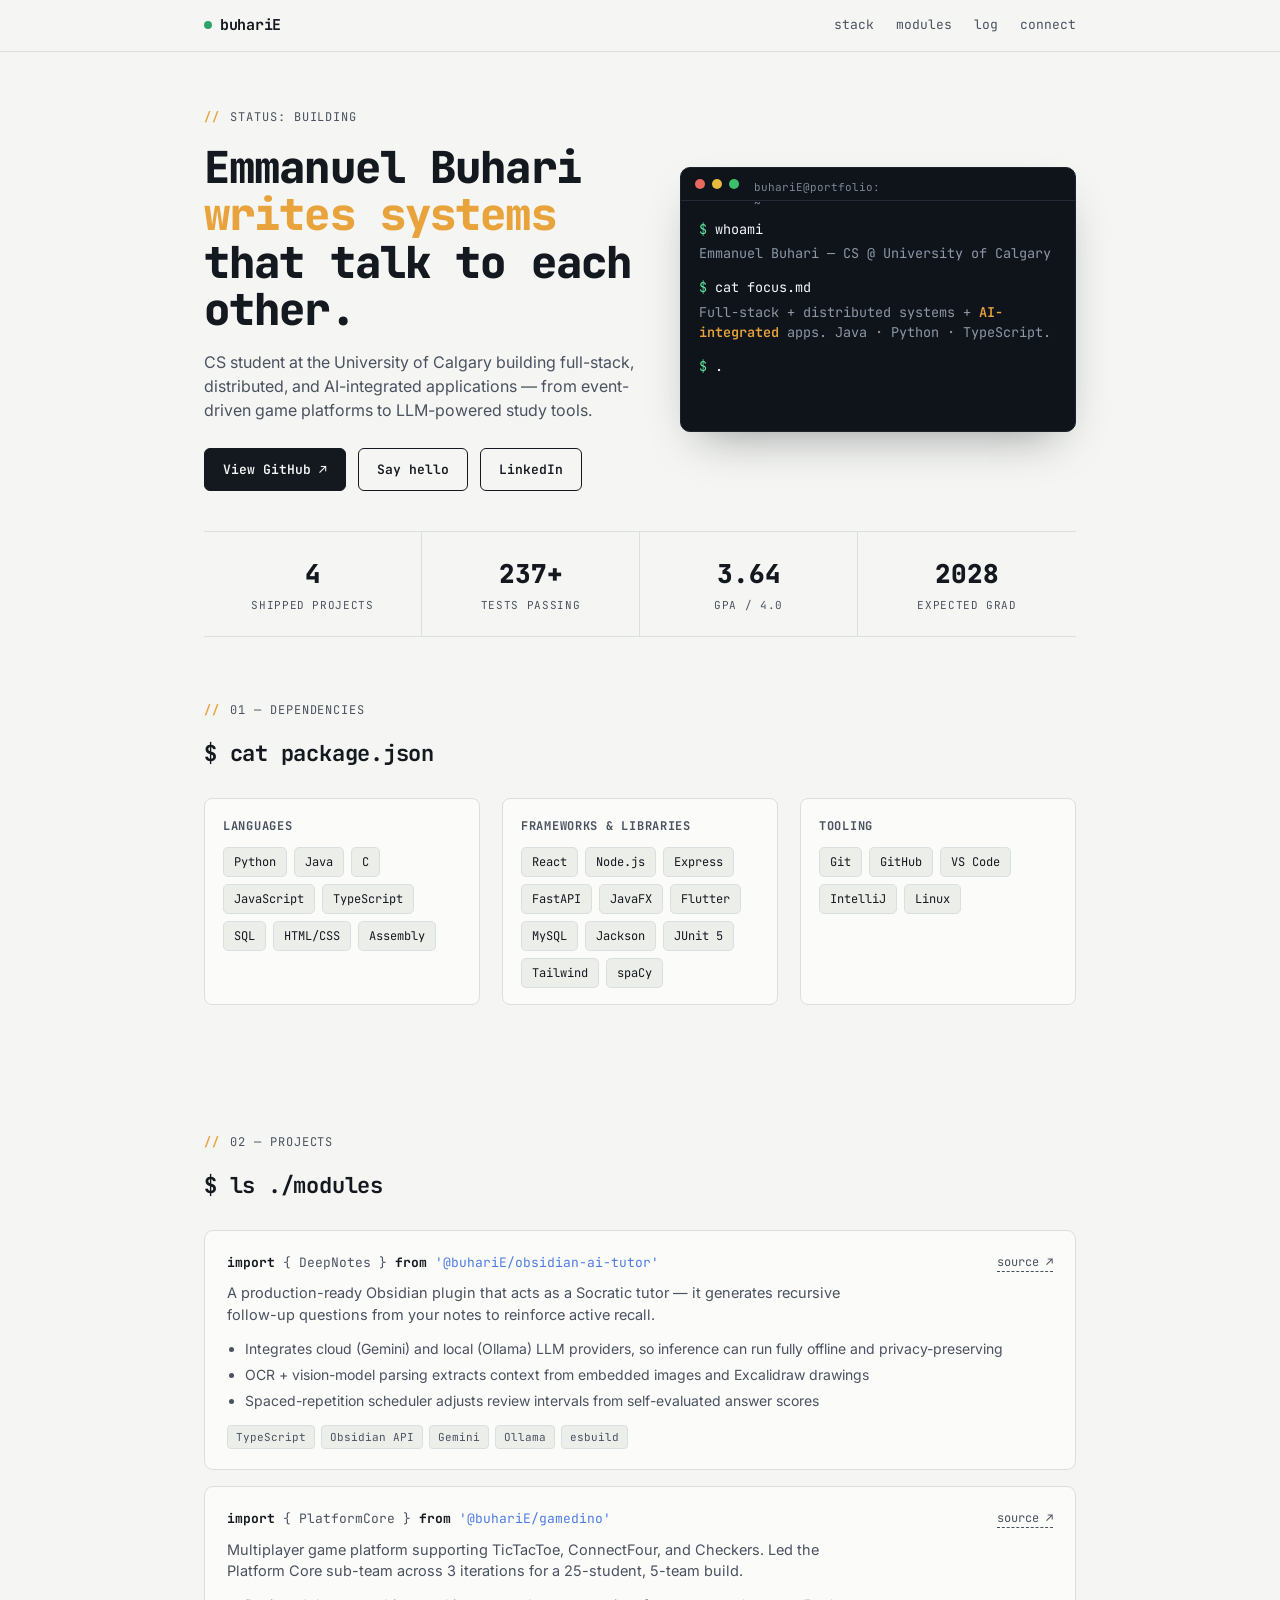
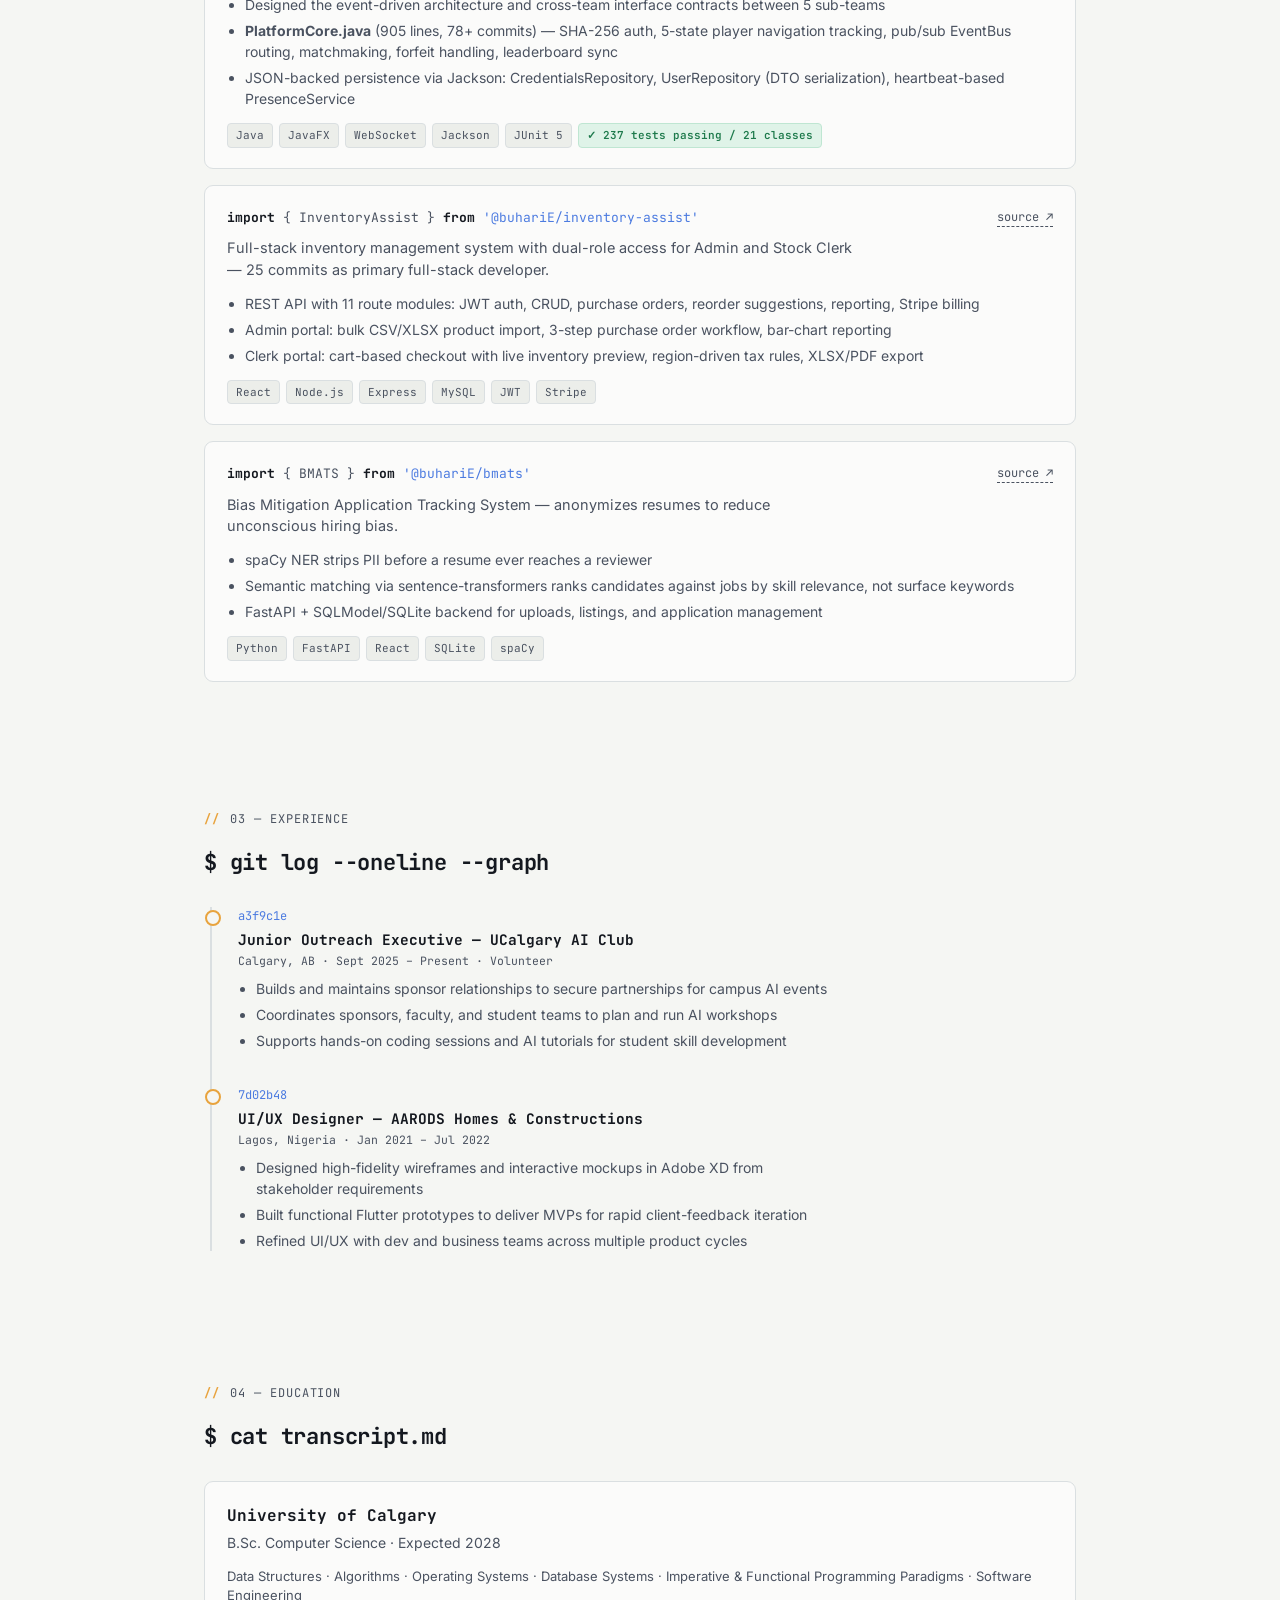
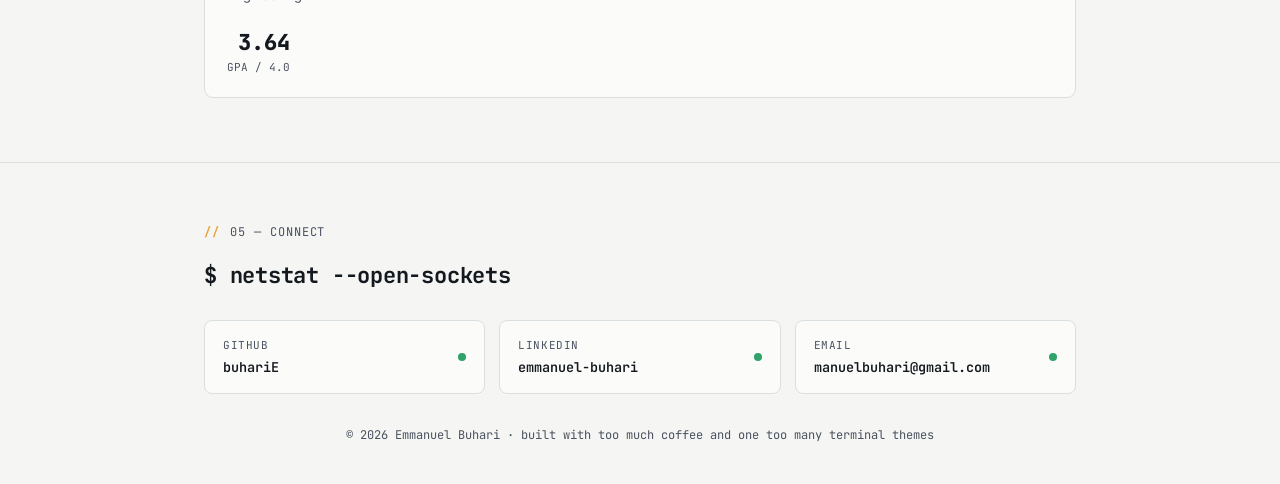
==== index.html @ fdbbca71 "Update GitHub links in index.html" ====
<!DOCTYPE html>
<html lang="en">
<head>
<meta charset="UTF-8">
<meta name="viewport" content="width=device-width, initial-scale=1.0">
<title>Emmanuel Buhari — buhariE</title>
<link rel="preconnect" href="https://fonts.googleapis.com">
<link rel="preconnect" href="https://fonts.gstatic.com" crossorigin>
<link href="https://fonts.googleapis.com/css2?family=JetBrains+Mono:wght@400;500;600;700;800&family=Inter:wght@400;500;600;700&display=swap" rel="stylesheet">
<style>
  :root{
    --paper:#F5F6F3;
    --paper-2:#ECEEEA;
    --ink:#14181F;
    --ink-soft:#4A5260;
    --line:#DADFE1;
    --terminal-bg:#0F141B;
    --terminal-line:#232B36;
    --amber:#E8A33D;
    --amber-soft:#FBEBD2;
    --green:#2FA36A;
    --green-soft:#DFF3E8;
    --blue:#4C7BE0;
    --mono:'JetBrains Mono', ui-monospace, monospace;
    --sans:'Inter', system-ui, sans-serif;
  }

  *{box-sizing:border-box;}
  html{scroll-behavior:smooth;}
  body{
    margin:0;
    background:var(--paper);
    color:var(--ink);
    font-family:var(--sans);
    line-height:1.5;
    -webkit-font-smoothing:antialiased;
  }
  a{color:inherit;}

  .wrap{max-width:920px;margin:0 auto;padding:0 24px;}

  /* ---------- NAV ---------- */
  nav{
    position:sticky;top:0;z-index:50;
    background:rgba(245,246,243,0.88);
    backdrop-filter:blur(8px);
    border-bottom:1px solid var(--line);
  }
  nav .wrap{
    display:flex;align-items:center;justify-content:space-between;
    padding-top:14px;padding-bottom:14px;
  }
  .brand{
    font-family:var(--mono);font-weight:700;font-size:15px;
    display:flex;align-items:center;gap:8px;
    letter-spacing:-0.02em;
  }
  .brand .dot{width:8px;height:8px;border-radius:50%;background:var(--green);display:inline-block;}
  .navlinks{display:flex;gap:22px;font-family:var(--mono);font-size:13px;color:var(--ink-soft);}
  .navlinks a{text-decoration:none;border-bottom:1px solid transparent;transition:border-color .15s, color .15s;}
  .navlinks a:hover{color:var(--ink);border-color:var(--ink);}
  @media (max-width:600px){.navlinks{display:none;}}

  section{padding:64px 0;}
  .eyebrow{
    font-family:var(--mono);font-size:12px;letter-spacing:.08em;
    text-transform:uppercase;color:var(--ink-soft);
    display:flex;align-items:center;gap:10px;margin-bottom:18px;
  }
  .eyebrow::before{content:"//";color:var(--amber);font-weight:700;}
  h2{font-family:var(--mono);font-size:22px;margin:0 0 28px;letter-spacing:-0.01em;}

  /* ---------- HERO ---------- */
  header.hero{padding:56px 0 40px;}
  .hero-grid{display:grid;grid-template-columns:1.1fr 1fr;gap:40px;align-items:center;}
  @media (max-width:800px){.hero-grid{grid-template-columns:1fr;}}

  .hero h1{
    font-family:var(--mono);font-weight:800;
    font-size:clamp(30px,4.4vw,44px);
    line-height:1.08;letter-spacing:-0.02em;margin:0 0 16px;
  }
  .hero h1 .accent{color:var(--amber);}
  .hero p.lede{color:var(--ink-soft);font-size:16px;max-width:46ch;margin:0 0 26px;}

  .cta-row{display:flex;gap:12px;flex-wrap:wrap;}
  .btn{
    font-family:var(--mono);font-size:13px;font-weight:600;
    padding:11px 18px;border-radius:6px;text-decoration:none;
    display:inline-flex;align-items:center;gap:8px;
    border:1px solid var(--ink);transition:transform .12s ease, box-shadow .12s ease;
  }
  .btn:hover{transform:translateY(-2px);}
  .btn-solid{background:var(--ink);color:var(--paper);}
  .btn-solid:hover{box-shadow:4px 4px 0 var(--amber);}
  .btn-ghost{background:transparent;color:var(--ink);}
  .btn-ghost:hover{box-shadow:4px 4px 0 var(--ink);}

  /* terminal window */
  .terminal{
    background:var(--terminal-bg);border-radius:10px;
    box-shadow:0 20px 45px -20px rgba(15,20,27,0.45);
    overflow:hidden;border:1px solid #1C232D;
  }
  .terminal-bar{
    display:flex;align-items:center;gap:7px;
    padding:11px 14px;border-bottom:1px solid var(--terminal-line);
  }
  .terminal-bar span{width:10px;height:10px;border-radius:50%;display:inline-block;}
  .terminal-bar span:nth-child(1){background:#E8695F;}
  .terminal-bar span:nth-child(2){background:#E8B93D;}
  .terminal-bar span:nth-child(3){background:#3DBE6C;}
  .terminal-title{
    margin-left:8px;font-family:var(--mono);font-size:11px;color:#7C8695;
  }
  .terminal-body{
    padding:18px 18px 22px;font-family:var(--mono);font-size:13.5px;
    color:#C7D0DB;min-height:230px;
  }
  .terminal-body .prompt{color:#5EE6A0;}
  .terminal-body .cmd{color:#F5F7FA;}
  .terminal-body .out{color:#8C97A6;margin:4px 0 14px;}
  .terminal-body .out b{color:#E8A33D;font-weight:600;}
  .caret{
    display:inline-block;width:8px;height:15px;background:#5EE6A0;
    vertical-align:middle;animation:blink 1s step-end infinite;
  }
  @keyframes blink{50%{opacity:0;}}

  /* ---------- STAT STRIP ---------- */
  .stats{
    display:grid;grid-template-columns:repeat(4,1fr);
    border-top:1px solid var(--line);border-bottom:1px solid var(--line);
  }
  .stat{
    padding:22px 16px;text-align:center;border-right:1px solid var(--line);
  }
  .stat:last-child{border-right:none;}
  .stat .n{font-family:var(--mono);font-weight:800;font-size:26px;}
  .stat .l{font-family:var(--mono);font-size:11px;color:var(--ink-soft);text-transform:uppercase;letter-spacing:.06em;margin-top:4px;}
  @media (max-width:640px){.stats{grid-template-columns:repeat(2,1fr);} .stat:nth-child(2){border-right:none;}}

  /* ---------- STACK ---------- */
  .stack-groups{display:grid;grid-template-columns:repeat(3,1fr);gap:22px;}
  @media (max-width:720px){.stack-groups{grid-template-columns:1fr;}}
  .stack-group{
    border:1px solid var(--line);border-radius:8px;padding:18px 18px 16px;background:#FBFBFA;
  }
  .stack-group h3{
    font-family:var(--mono);font-size:12px;color:var(--ink-soft);
    text-transform:uppercase;letter-spacing:.06em;margin:0 0 12px;
  }
  .chips{display:flex;flex-wrap:wrap;gap:7px;}
  .chip{
    font-family:var(--mono);font-size:12px;padding:5px 10px;border-radius:5px;
    background:var(--paper-2);border:1px solid var(--line);
  }

  /* ---------- PROJECTS ---------- */
  .modules{display:flex;flex-direction:column;gap:16px;}
  .module{
    border:1px solid var(--line);border-radius:9px;background:#FBFBFA;
    padding:22px 22px 20px;
    transition:box-shadow .15s ease, transform .15s ease, border-color .15s ease;
  }
  .module:hover{box-shadow:5px 5px 0 var(--amber);transform:translate(-2px,-2px);border-color:var(--ink);}
  .module-head{
    display:flex;justify-content:space-between;align-items:flex-start;gap:16px;flex-wrap:wrap;margin-bottom:6px;
  }
  .module-import{font-family:var(--mono);font-size:13px;color:var(--ink-soft);}
  .module-import b{color:var(--ink);font-weight:700;}
  .module-import .path{color:var(--blue);}
  .module-links{display:flex;gap:10px;flex-shrink:0;}
  .module-links a{
    font-family:var(--mono);font-size:12px;text-decoration:none;
    color:var(--ink-soft);border-bottom:1px dashed var(--ink-soft);
  }
  .module-links a:hover{color:var(--ink);border-color:var(--ink);}
  .module p.desc{margin:10px 0 12px;color:var(--ink-soft);font-size:14.5px;max-width:70ch;}
  .module ul{margin:0 0 14px;padding-left:18px;color:var(--ink-soft);font-size:14px;}
  .module ul li{margin-bottom:5px;}
  .module-footer{display:flex;justify-content:space-between;align-items:center;flex-wrap:wrap;gap:10px;}
  .badges{display:flex;flex-wrap:wrap;gap:6px;}
  .badge{
    font-family:var(--mono);font-size:11px;padding:3px 8px;border-radius:4px;
    background:var(--paper-2);border:1px solid var(--line);color:var(--ink-soft);
  }
  .badge-pass{
    background:var(--green-soft);border-color:#BFE6D2;color:#1E7A4C;
    font-weight:600;
  }

  /* ---------- LOG (experience) ---------- */
  .commit-log{border-left:2px solid var(--line);margin-left:6px;}
  .commit{position:relative;padding:0 0 30px 26px;}
  .commit:last-child{padding-bottom:0;}
  .commit::before{
    content:"";position:absolute;left:-7px;top:3px;
    width:12px;height:12px;border-radius:50%;
    background:var(--paper);border:2px solid var(--amber);
  }
  .commit .hash{font-family:var(--mono);font-size:12px;color:var(--blue);}
  .commit .msg{font-family:var(--mono);font-weight:700;font-size:14.5px;margin:4px 0 2px;}
  .commit .meta{font-family:var(--mono);font-size:11.5px;color:var(--ink-soft);margin-bottom:8px;}
  .commit .body{font-size:14px;color:var(--ink-soft);max-width:66ch;}
  .commit .body li{margin-bottom:5px;}
  .commit .body ul{margin:8px 0 0;padding-left:18px;}

  /* ---------- EDUCATION ---------- */
  .edu-card{
    border:1px solid var(--line);border-radius:9px;background:#FBFBFA;padding:22px;
    display:flex;justify-content:space-between;gap:20px;flex-wrap:wrap;
  }
  .edu-card .school{font-family:var(--mono);font-weight:700;font-size:16px;}
  .edu-card .deg{color:var(--ink-soft);font-size:14px;margin-top:4px;}
  .edu-card .gpa{font-family:var(--mono);text-align:right;}
  .edu-card .gpa .n{font-size:22px;font-weight:800;}
  .edu-card .gpa .l{font-size:11px;color:var(--ink-soft);text-transform:uppercase;}
  .courses{font-size:13px;color:var(--ink-soft);margin-top:14px;}

  /* ---------- CONNECT ---------- */
  footer{border-top:1px solid var(--line);padding:60px 0 40px;}
  .connect-grid{display:grid;grid-template-columns:repeat(3,1fr);gap:14px;margin-bottom:32px;}
  @media (max-width:700px){.connect-grid{grid-template-columns:1fr;}}
  .socket{
    border:1px solid var(--line);border-radius:8px;padding:16px 18px;
    display:flex;align-items:center;justify-content:space-between;text-decoration:none;
    background:#FBFBFA;transition:border-color .15s, transform .15s;
  }
  .socket:hover{border-color:var(--ink);transform:translateY(-2px);}
  .socket .label{font-family:var(--mono);font-size:11px;color:var(--ink-soft);text-transform:uppercase;letter-spacing:.05em;}
  .socket .val{font-family:var(--mono);font-size:13.5px;font-weight:600;margin-top:3px;}
  .socket .status{width:8px;height:8px;border-radius:50%;background:var(--green);flex-shrink:0;}
  .foot-note{font-family:var(--mono);font-size:12px;color:var(--ink-soft);text-align:center;}

  ::selection{background:var(--amber);color:var(--ink);}

  @media (prefers-reduced-motion: reduce){
    html{scroll-behavior:auto;}
    .caret{animation:none;opacity:1;}
    .reveal{opacity:1 !important;transform:none !important;transition:none !important;}
  }

  .reveal{opacity:0;transform:translateY(14px);transition:opacity .5s ease, transform .5s ease;}
  .reveal.in{opacity:1;transform:translateY(0);}

  :focus-visible{outline:2px solid var(--amber);outline-offset:2px;}
</style>
</head>
<body>

<nav>
  <div class="wrap">
    <div class="brand"><span class="dot"></span>buhariE</div>
    <div class="navlinks">
      <a href="#stack">stack</a>
      <a href="#modules">modules</a>
      <a href="#log">log</a>
      <a href="#connect">connect</a>
    </div>
  </div>
</nav>

<header class="hero">
  <div class="wrap hero-grid">
    <div>
      <div class="eyebrow">status: building</div>
      <h1>Emmanuel Buhari<br><span class="accent">writes systems</span> that talk to each other.</h1>
      <p class="lede">CS student at the University of Calgary building full-stack, distributed, and AI-integrated applications — from event-driven game platforms to LLM-powered study tools.</p>
      <div class="cta-row">
        <a class="btn btn-solid" href="https://github.com/buhariE" target="_blank" rel="noopener">View GitHub ↗</a>
        <a class="btn btn-ghost" href="mailto:manuelbuhari@gmail.com">Say hello</a>
        <a class="btn btn-ghost" href="https://linkedin.com/in/emmanuel-buhari" target="_blank" rel="noopener">LinkedIn</a>
      </div>
    </div>

    <div class="terminal">
      <div class="terminal-bar">
        <span></span><span></span><span></span>
        <span class="terminal-title">buhariE@portfolio: ~</span>
      </div>
      <div class="terminal-body" id="termBody"></div>
    </div>
  </div>
</header>

<div class="wrap">
  <div class="stats reveal">
    <div class="stat"><div class="n">4</div><div class="l">shipped projects</div></div>
    <div class="stat"><div class="n">237+</div><div class="l">tests passing</div></div>
    <div class="stat"><div class="n">3.64</div><div class="l">GPA / 4.0</div></div>
    <div class="stat"><div class="n">2028</div><div class="l">expected grad</div></div>
  </div>
</div>

<section id="stack">
  <div class="wrap">
    <div class="eyebrow">01 — dependencies</div>
    <h2>$ cat package.json</h2>
    <div class="stack-groups">
      <div class="stack-group reveal">
        <h3>Languages</h3>
        <div class="chips">
          <span class="chip">Python</span><span class="chip">Java</span><span class="chip">C</span>
          <span class="chip">JavaScript</span><span class="chip">TypeScript</span><span class="chip">SQL</span>
          <span class="chip">HTML/CSS</span><span class="chip">Assembly</span>
        </div>
      </div>
      <div class="stack-group reveal">
        <h3>Frameworks &amp; Libraries</h3>
        <div class="chips">
          <span class="chip">React</span><span class="chip">Node.js</span><span class="chip">Express</span>
          <span class="chip">FastAPI</span><span class="chip">JavaFX</span><span class="chip">Flutter</span>
          <span class="chip">MySQL</span><span class="chip">Jackson</span><span class="chip">JUnit 5</span>
          <span class="chip">Tailwind</span><span class="chip">spaCy</span>
        </div>
      </div>
      <div class="stack-group reveal">
        <h3>Tooling</h3>
        <div class="chips">
          <span class="chip">Git</span><span class="chip">GitHub</span><span class="chip">VS Code</span>
          <span class="chip">IntelliJ</span><span class="chip">Linux</span>
        </div>
      </div>
    </div>
  </div>
</section>

<section id="modules">
  <div class="wrap">
    <div class="eyebrow">02 — projects</div>
    <h2>$ ls ./modules</h2>
    <div class="modules">

      <article class="module reveal">
        <div class="module-head">
          <div class="module-import"><b>import</b> { DeepNotes } <b>from</b> <span class="path">'@buhariE/obsidian-ai-tutor'</span></div>
          <div class="module-links"><a href="https://github.com/aadityaincode/Deep-Notes" target="_blank" rel="noopener">source ↗</a></div>
        </div>
        <p class="desc">A production-ready Obsidian plugin that acts as a Socratic tutor — it generates recursive follow-up questions from your notes to reinforce active recall.</p>
        <ul>
          <li>Integrates cloud (Gemini) and local (Ollama) LLM providers, so inference can run fully offline and privacy-preserving</li>
          <li>OCR + vision-model parsing extracts context from embedded images and Excalidraw drawings</li>
          <li>Spaced-repetition scheduler adjusts review intervals from self-evaluated answer scores</li>
        </ul>
        <div class="module-footer">
          <div class="badges">
            <span class="badge">TypeScript</span><span class="badge">Obsidian API</span>
            <span class="badge">Gemini</span><span class="badge">Ollama</span><span class="badge">esbuild</span>
          </div>
        </div>
      </article>

      <article class="module reveal">
        <div class="module-head">
          <div class="module-import"><b>import</b> { PlatformCore } <b>from</b> <span class="path">'@buhariE/gamedino'</span></div>
          <div class="module-links"><a href="https://github.com/buhariE" target="_blank" rel="noopener">source ↗</a></div>
        </div>
        <p class="desc">Multiplayer game platform supporting TicTacToe, ConnectFour, and Checkers. Led the Platform Core sub-team across 3 iterations for a 25-student, 5-team build.</p>
        <ul>
          <li>Designed the event-driven architecture and cross-team interface contracts between 5 sub-teams</li>
          <li><b>PlatformCore.java</b> (905 lines, 78+ commits) — SHA-256 auth, 5-state player navigation tracking, pub/sub EventBus routing, matchmaking, forfeit handling, leaderboard sync</li>
          <li>JSON-backed persistence via Jackson: CredentialsRepository, UserRepository (DTO serialization), heartbeat-based PresenceService</li>
        </ul>
        <div class="module-footer">
          <div class="badges">
            <span class="badge">Java</span><span class="badge">JavaFX</span><span class="badge">WebSocket</span>
            <span class="badge">Jackson</span><span class="badge">JUnit 5</span>
            <span class="badge badge-pass">✓ 237 tests passing / 21 classes</span>
          </div>
        </div>
      </article>

      <article class="module reveal">
        <div class="module-head">
          <div class="module-import"><b>import</b> { InventoryAssist } <b>from</b> <span class="path">'@buhariE/inventory-assist'</span></div>
          <div class="module-links"><a href="https://github.com/gefferyaddai/inventory-assit" target="_blank" rel="noopener">source ↗</a></div>
        </div>
        <p class="desc">Full-stack inventory management system with dual-role access for Admin and Stock Clerk — 25 commits as primary full-stack developer.</p>
        <ul>
          <li>REST API with 11 route modules: JWT auth, CRUD, purchase orders, reorder suggestions, reporting, Stripe billing</li>
          <li>Admin portal: bulk CSV/XLSX product import, 3-step purchase order workflow, bar-chart reporting</li>
          <li>Clerk portal: cart-based checkout with live inventory preview, region-driven tax rules, XLSX/PDF export</li>
        </ul>
        <div class="module-footer">
          <div class="badges">
            <span class="badge">React</span><span class="badge">Node.js</span><span class="badge">Express</span>
            <span class="badge">MySQL</span><span class="badge">JWT</span><span class="badge">Stripe</span>
          </div>
        </div>
      </article>

      <article class="module reveal">
        <div class="module-head">
          <div class="module-import"><b>import</b> { BMATS } <b>from</b> <span class="path">'@buhariE/bmats'</span></div>
          <div class="module-links"><a href="https://github.com/buhariE/BMATS" target="_blank" rel="noopener">source ↗</a></div>
        </div>
        <p class="desc">Bias Mitigation Application Tracking System — anonymizes resumes to reduce unconscious hiring bias.</p>
        <ul>
          <li>spaCy NER strips PII before a resume ever reaches a reviewer</li>
          <li>Semantic matching via sentence-transformers ranks candidates against jobs by skill relevance, not surface keywords</li>
          <li>FastAPI + SQLModel/SQLite backend for uploads, listings, and application management</li>
        </ul>
        <div class="module-footer">
          <div class="badges">
            <span class="badge">Python</span><span class="badge">FastAPI</span><span class="badge">React</span>
            <span class="badge">SQLite</span><span class="badge">spaCy</span>
          </div>
        </div>
      </article>

    </div>
  </div>
</section>

<section id="log">
  <div class="wrap">
    <div class="eyebrow">03 — experience</div>
    <h2>$ git log --oneline --graph</h2>
    <div class="commit-log">

      <div class="commit reveal">
        <div class="hash">a3f9c1e</div>
        <div class="msg">Junior Outreach Executive — UCalgary AI Club</div>
        <div class="meta">Calgary, AB · Sept 2025 – Present · Volunteer</div>
        <div class="body">
          <ul>
            <li>Builds and maintains sponsor relationships to secure partnerships for campus AI events</li>
            <li>Coordinates sponsors, faculty, and student teams to plan and run AI workshops</li>
            <li>Supports hands-on coding sessions and AI tutorials for student skill development</li>
          </ul>
        </div>
      </div>

      <div class="commit reveal">
        <div class="hash">7d02b48</div>
        <div class="msg">UI/UX Designer — AARODS Homes &amp; Constructions</div>
        <div class="meta">Lagos, Nigeria · Jan 2021 – Jul 2022</div>
        <div class="body">
          <ul>
            <li>Designed high-fidelity wireframes and interactive mockups in Adobe XD from stakeholder requirements</li>
            <li>Built functional Flutter prototypes to deliver MVPs for rapid client-feedback iteration</li>
            <li>Refined UI/UX with dev and business teams across multiple product cycles</li>
          </ul>
        </div>
      </div>

    </div>
  </div>
</section>

<section id="education">
  <div class="wrap">
    <div class="eyebrow">04 — education</div>
    <h2>$ cat transcript.md</h2>
    <div class="edu-card reveal">
      <div>
        <div class="school">University of Calgary</div>
        <div class="deg">B.Sc. Computer Science · Expected 2028</div>
        <div class="courses">Data Structures · Algorithms · Operating Systems · Database Systems · Imperative &amp; Functional Programming Paradigms · Software Engineering</div>
      </div>
      <div class="gpa">
        <div class="n">3.64</div>
        <div class="l">GPA / 4.0</div>
      </div>
    </div>
  </div>
</section>

<footer id="connect">
  <div class="wrap">
    <div class="eyebrow">05 — connect</div>
    <h2>$ netstat --open-sockets</h2>
    <div class="connect-grid">
      <a class="socket reveal" href="https://github.com/buhariE" target="_blank" rel="noopener">
        <div><div class="label">github</div><div class="val">buhariE</div></div>
        <span class="status"></span>
      </a>
      <a class="socket reveal" href="https://linkedin.com/in/emmanuel-buhari" target="_blank" rel="noopener">
        <div><div class="label">linkedin</div><div class="val">emmanuel-buhari</div></div>
        <span class="status"></span>
      </a>
      <a class="socket reveal" href="mailto:manuelbuhari@gmail.com">
        <div><div class="label">email</div><div class="val">manuelbuhari@gmail.com</div></div>
        <span class="status"></span>
      </a>
    </div>
    <div class="foot-note">© 2026 Emmanuel Buhari · built with too much coffee and one too many terminal themes</div>
  </div>
</footer>

<script>
  // Typed terminal intro
  const lines = [
    { type:'cmd', text:'whoami' },
    { type:'out', text:'Emmanuel Buhari — CS @ University of Calgary' },
    { type:'cmd', text:'cat focus.md' },
    { type:'out', text:'Full-stack + distributed systems + <b>AI-integrated</b> apps.\nJava · Python · TypeScript.' },
    { type:'cmd', text:'./run --project=GameDino' },
    { type:'out', text:'<b>237 passed</b>, 0 failed  (21 test classes)' },
  ];

  const termBody = document.getElementById('termBody');
  let li = 0, ci = 0;

  function typeNext(){
    if(li >= lines.length){
      const c = document.createElement('span');
      c.className='caret';
      termBody.appendChild(c);
      return;
    }
    const line = lines[li];
    if(ci === 0){
      const wrap = document.createElement('div');
      if(line.type==='cmd'){
        wrap.innerHTML = '<span class="prompt">$</span> <span class="cmd" id="active"></span>';
      } else {
        wrap.innerHTML = '<div class="out" id="active"></div>';
      }
      termBody.appendChild(wrap);
    }
    const active = document.getElementById('active');
    const full = line.text;
    if(ci <= full.length){
      // handle simple <b> tags atomically for 'out' lines with html
      if(line.type==='out' && full.includes('<b>')){
        active.innerHTML = full;
        ci = full.length + 1;
      } else {
        active.textContent = full.slice(0, ci);
        ci++;
      }
      const delay = line.type==='cmd' ? 32 : 6;
      setTimeout(typeNext, ci > full.length ? 260 : delay);
      return;
    }
    active.removeAttribute('id');
    li++; ci = 0;
    setTimeout(typeNext, 120);
  }

  if(window.matchMedia('(prefers-reduced-motion: reduce)').matches){
    lines.forEach(line=>{
      const wrap = document.createElement('div');
      if(line.type==='cmd'){
        wrap.innerHTML = '<span class="prompt">$</span> <span class="cmd">'+line.text+'</span>';
      } else {
        wrap.innerHTML = '<div class="out">'+line.text+'</div>';
      }
      termBody.appendChild(wrap);
    });
  } else {
    typeNext();
  }

  // Scroll reveal
  const revealEls = document.querySelectorAll('.reveal');
  const io = new IntersectionObserver((entries)=>{
    entries.forEach(e=>{
      if(e.isIntersecting){ e.target.classList.add('in'); io.unobserve(e.target); }
    });
  }, { threshold: 0.15 });
  revealEls.forEach(el=>io.observe(el));
</script>

</body>
</html>
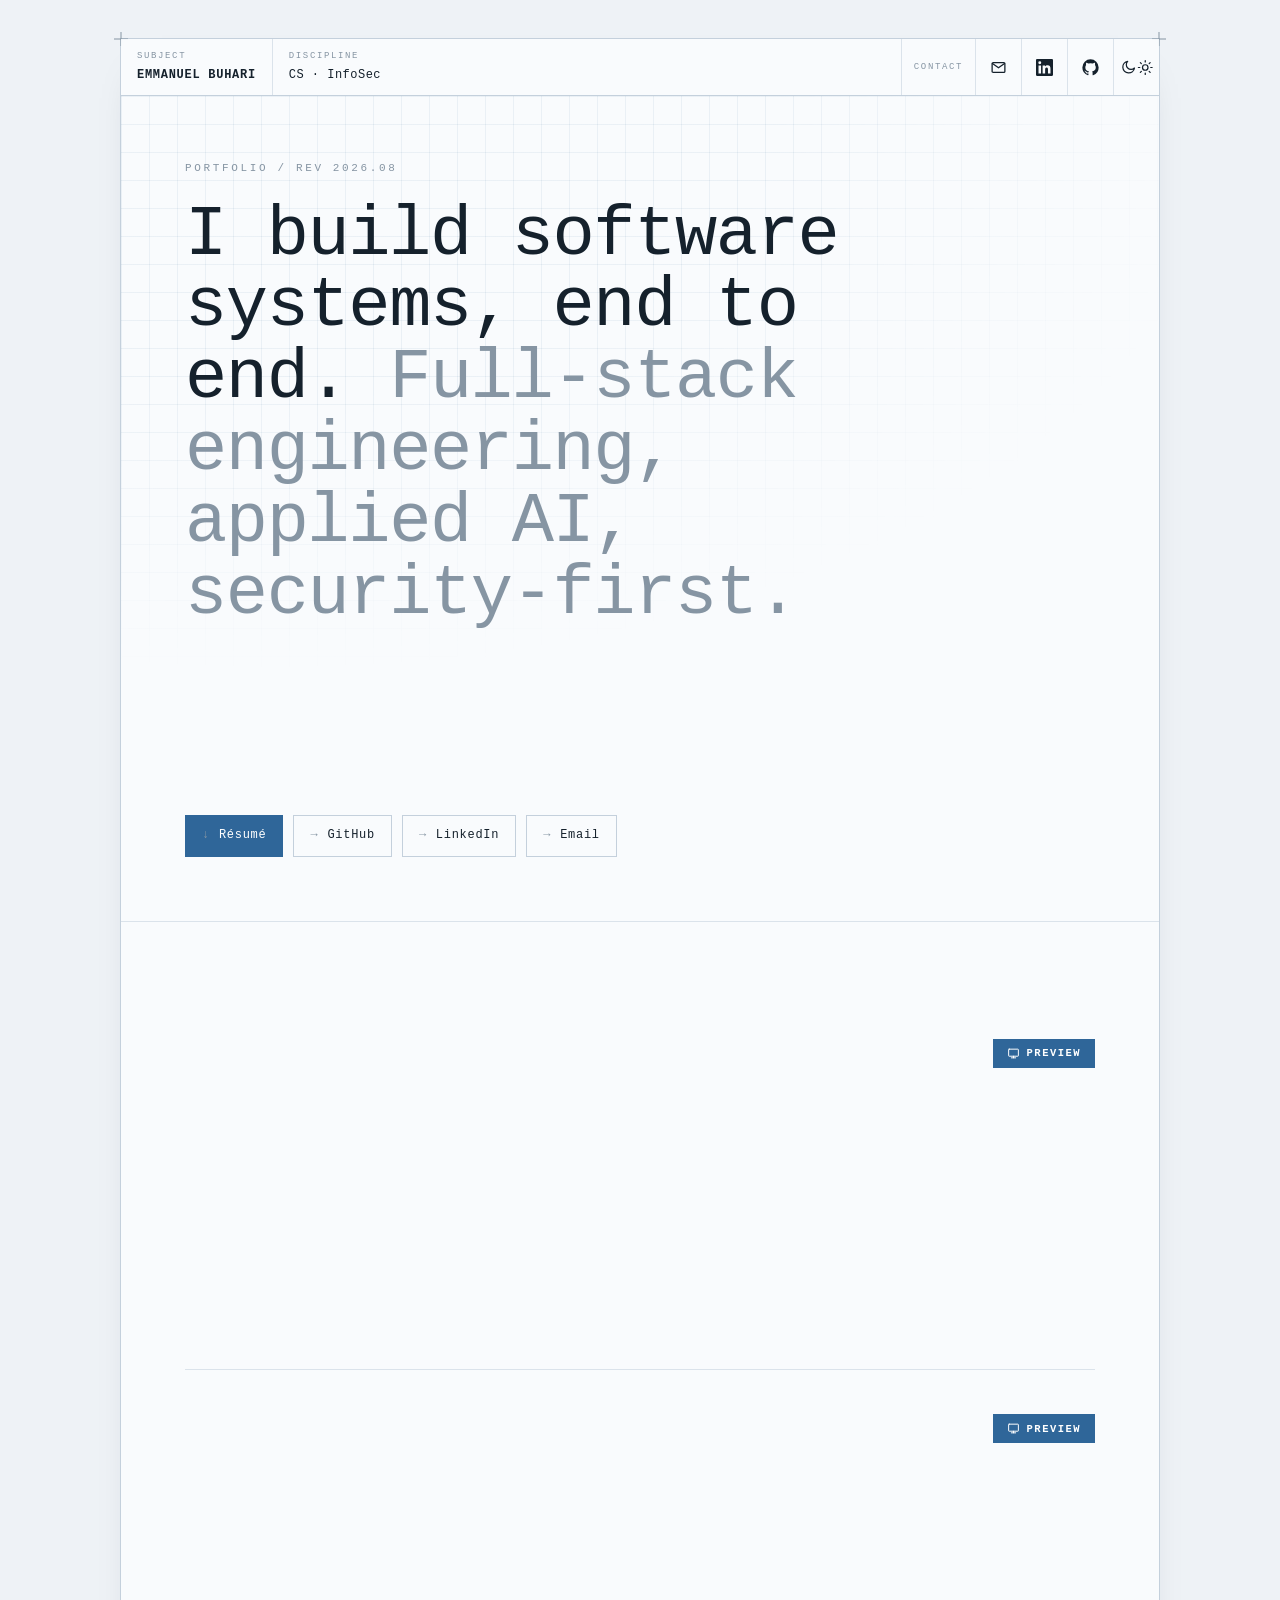
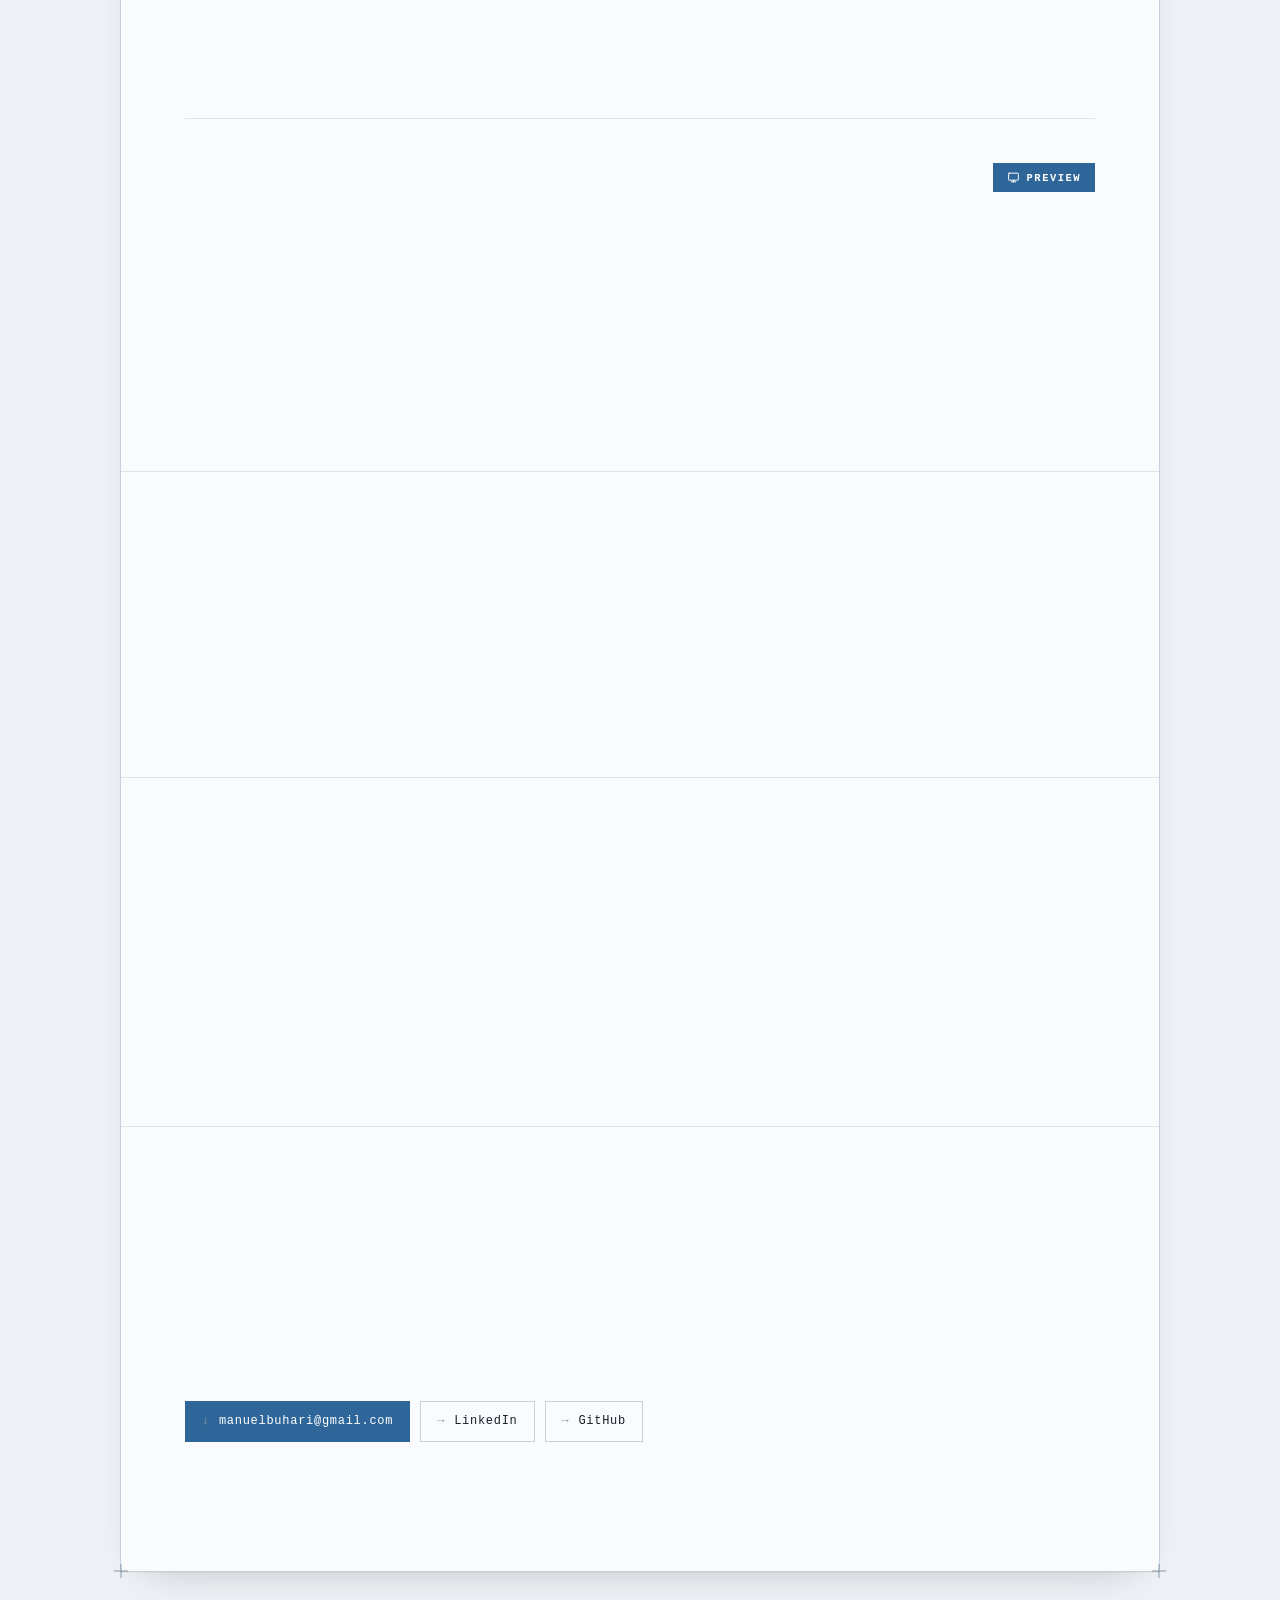
==== commit f5744c8f: "version 2 porfolio website" ====
--- a/index.html
+++ b/index.html
@@ -1,567 +1,848 @@
 <!DOCTYPE html>
 <html lang="en">
 <head>
-<meta charset="UTF-8">
-<meta name="viewport" content="width=device-width, initial-scale=1.0">
-<title>Emmanuel Buhari — buhariE</title>
-<link rel="preconnect" href="https://fonts.googleapis.com">
-<link rel="preconnect" href="https://fonts.gstatic.com" crossorigin>
-<link href="https://fonts.googleapis.com/css2?family=JetBrains+Mono:wght@400;500;600;700;800&family=Inter:wght@400;500;600;700&display=swap" rel="stylesheet">
+<meta charset="utf-8">
+<meta name="viewport" content="width=device-width, initial-scale=1">
+<title>Emmanuel Buhari - Portfolio</title>
+<meta name="description" content="Emmanuel Buhari. Computer Science at the University of Calgary, focused on Information Security. Full-stack engineering, applied AI, security-first." />
+
 <style>
-  :root{
-    --paper:#F5F6F3;
-    --paper-2:#ECEEEA;
-    --ink:#14181F;
-    --ink-soft:#4A5260;
-    --line:#DADFE1;
-    --terminal-bg:#0F141B;
-    --terminal-line:#232B36;
-    --amber:#E8A33D;
-    --amber-soft:#FBEBD2;
-    --green:#2FA36A;
-    --green-soft:#DFF3E8;
-    --blue:#4C7BE0;
-    --mono:'JetBrains Mono', ui-monospace, monospace;
-    --sans:'Inter', system-ui, sans-serif;
-  }
-
-  *{box-sizing:border-box;}
-  html{scroll-behavior:smooth;}
-  body{
-    margin:0;
-    background:var(--paper);
-    color:var(--ink);
-    font-family:var(--sans);
-    line-height:1.5;
-    -webkit-font-smoothing:antialiased;
-  }
-  a{color:inherit;}
-
-  .wrap{max-width:920px;margin:0 auto;padding:0 24px;}
-
-  /* ---------- NAV ---------- */
-  nav{
-    position:sticky;top:0;z-index:50;
-    background:rgba(245,246,243,0.88);
-    backdrop-filter:blur(8px);
-    border-bottom:1px solid var(--line);
-  }
-  nav .wrap{
-    display:flex;align-items:center;justify-content:space-between;
-    padding-top:14px;padding-bottom:14px;
-  }
-  .brand{
-    font-family:var(--mono);font-weight:700;font-size:15px;
-    display:flex;align-items:center;gap:8px;
-    letter-spacing:-0.02em;
-  }
-  .brand .dot{width:8px;height:8px;border-radius:50%;background:var(--green);display:inline-block;}
-  .navlinks{display:flex;gap:22px;font-family:var(--mono);font-size:13px;color:var(--ink-soft);}
-  .navlinks a{text-decoration:none;border-bottom:1px solid transparent;transition:border-color .15s, color .15s;}
-  .navlinks a:hover{color:var(--ink);border-color:var(--ink);}
-  @media (max-width:600px){.navlinks{display:none;}}
-
-  section{padding:64px 0;}
-  .eyebrow{
-    font-family:var(--mono);font-size:12px;letter-spacing:.08em;
-    text-transform:uppercase;color:var(--ink-soft);
-    display:flex;align-items:center;gap:10px;margin-bottom:18px;
-  }
-  .eyebrow::before{content:"//";color:var(--amber);font-weight:700;}
-  h2{font-family:var(--mono);font-size:22px;margin:0 0 28px;letter-spacing:-0.01em;}
-
-  /* ---------- HERO ---------- */
-  header.hero{padding:56px 0 40px;}
-  .hero-grid{display:grid;grid-template-columns:1.1fr 1fr;gap:40px;align-items:center;}
-  @media (max-width:800px){.hero-grid{grid-template-columns:1fr;}}
-
-  .hero h1{
-    font-family:var(--mono);font-weight:800;
-    font-size:clamp(30px,4.4vw,44px);
-    line-height:1.08;letter-spacing:-0.02em;margin:0 0 16px;
-  }
-  .hero h1 .accent{color:var(--amber);}
-  .hero p.lede{color:var(--ink-soft);font-size:16px;max-width:46ch;margin:0 0 26px;}
-
-  .cta-row{display:flex;gap:12px;flex-wrap:wrap;}
-  .btn{
-    font-family:var(--mono);font-size:13px;font-weight:600;
-    padding:11px 18px;border-radius:6px;text-decoration:none;
-    display:inline-flex;align-items:center;gap:8px;
-    border:1px solid var(--ink);transition:transform .12s ease, box-shadow .12s ease;
-  }
-  .btn:hover{transform:translateY(-2px);}
-  .btn-solid{background:var(--ink);color:var(--paper);}
-  .btn-solid:hover{box-shadow:4px 4px 0 var(--amber);}
-  .btn-ghost{background:transparent;color:var(--ink);}
-  .btn-ghost:hover{box-shadow:4px 4px 0 var(--ink);}
-
-  /* terminal window */
-  .terminal{
-    background:var(--terminal-bg);border-radius:10px;
-    box-shadow:0 20px 45px -20px rgba(15,20,27,0.45);
-    overflow:hidden;border:1px solid #1C232D;
-  }
-  .terminal-bar{
-    display:flex;align-items:center;gap:7px;
-    padding:11px 14px;border-bottom:1px solid var(--terminal-line);
-  }
-  .terminal-bar span{width:10px;height:10px;border-radius:50%;display:inline-block;}
-  .terminal-bar span:nth-child(1){background:#E8695F;}
-  .terminal-bar span:nth-child(2){background:#E8B93D;}
-  .terminal-bar span:nth-child(3){background:#3DBE6C;}
-  .terminal-title{
-    margin-left:8px;font-family:var(--mono);font-size:11px;color:#7C8695;
-  }
-  .terminal-body{
-    padding:18px 18px 22px;font-family:var(--mono);font-size:13.5px;
-    color:#C7D0DB;min-height:230px;
-  }
-  .terminal-body .prompt{color:#5EE6A0;}
-  .terminal-body .cmd{color:#F5F7FA;}
-  .terminal-body .out{color:#8C97A6;margin:4px 0 14px;}
-  .terminal-body .out b{color:#E8A33D;font-weight:600;}
-  .caret{
-    display:inline-block;width:8px;height:15px;background:#5EE6A0;
-    vertical-align:middle;animation:blink 1s step-end infinite;
-  }
-  @keyframes blink{50%{opacity:0;}}
-
-  /* ---------- STAT STRIP ---------- */
-  .stats{
-    display:grid;grid-template-columns:repeat(4,1fr);
-    border-top:1px solid var(--line);border-bottom:1px solid var(--line);
-  }
-  .stat{
-    padding:22px 16px;text-align:center;border-right:1px solid var(--line);
-  }
-  .stat:last-child{border-right:none;}
-  .stat .n{font-family:var(--mono);font-weight:800;font-size:26px;}
-  .stat .l{font-family:var(--mono);font-size:11px;color:var(--ink-soft);text-transform:uppercase;letter-spacing:.06em;margin-top:4px;}
-  @media (max-width:640px){.stats{grid-template-columns:repeat(2,1fr);} .stat:nth-child(2){border-right:none;}}
-
-  /* ---------- STACK ---------- */
-  .stack-groups{display:grid;grid-template-columns:repeat(3,1fr);gap:22px;}
-  @media (max-width:720px){.stack-groups{grid-template-columns:1fr;}}
-  .stack-group{
-    border:1px solid var(--line);border-radius:8px;padding:18px 18px 16px;background:#FBFBFA;
-  }
-  .stack-group h3{
-    font-family:var(--mono);font-size:12px;color:var(--ink-soft);
-    text-transform:uppercase;letter-spacing:.06em;margin:0 0 12px;
-  }
-  .chips{display:flex;flex-wrap:wrap;gap:7px;}
-  .chip{
-    font-family:var(--mono);font-size:12px;padding:5px 10px;border-radius:5px;
-    background:var(--paper-2);border:1px solid var(--line);
-  }
-
-  /* ---------- PROJECTS ---------- */
-  .modules{display:flex;flex-direction:column;gap:16px;}
-  .module{
-    border:1px solid var(--line);border-radius:9px;background:#FBFBFA;
-    padding:22px 22px 20px;
-    transition:box-shadow .15s ease, transform .15s ease, border-color .15s ease;
-  }
-  .module:hover{box-shadow:5px 5px 0 var(--amber);transform:translate(-2px,-2px);border-color:var(--ink);}
-  .module-head{
-    display:flex;justify-content:space-between;align-items:flex-start;gap:16px;flex-wrap:wrap;margin-bottom:6px;
-  }
-  .module-import{font-family:var(--mono);font-size:13px;color:var(--ink-soft);}
-  .module-import b{color:var(--ink);font-weight:700;}
-  .module-import .path{color:var(--blue);}
-  .module-links{display:flex;gap:10px;flex-shrink:0;}
-  .module-links a{
-    font-family:var(--mono);font-size:12px;text-decoration:none;
-    color:var(--ink-soft);border-bottom:1px dashed var(--ink-soft);
-  }
-  .module-links a:hover{color:var(--ink);border-color:var(--ink);}
-  .module p.desc{margin:10px 0 12px;color:var(--ink-soft);font-size:14.5px;max-width:70ch;}
-  .module ul{margin:0 0 14px;padding-left:18px;color:var(--ink-soft);font-size:14px;}
-  .module ul li{margin-bottom:5px;}
-  .module-footer{display:flex;justify-content:space-between;align-items:center;flex-wrap:wrap;gap:10px;}
-  .badges{display:flex;flex-wrap:wrap;gap:6px;}
-  .badge{
-    font-family:var(--mono);font-size:11px;padding:3px 8px;border-radius:4px;
-    background:var(--paper-2);border:1px solid var(--line);color:var(--ink-soft);
-  }
-  .badge-pass{
-    background:var(--green-soft);border-color:#BFE6D2;color:#1E7A4C;
-    font-weight:600;
-  }
-
-  /* ---------- LOG (experience) ---------- */
-  .commit-log{border-left:2px solid var(--line);margin-left:6px;}
-  .commit{position:relative;padding:0 0 30px 26px;}
-  .commit:last-child{padding-bottom:0;}
-  .commit::before{
-    content:"";position:absolute;left:-7px;top:3px;
-    width:12px;height:12px;border-radius:50%;
-    background:var(--paper);border:2px solid var(--amber);
-  }
-  .commit .hash{font-family:var(--mono);font-size:12px;color:var(--blue);}
-  .commit .msg{font-family:var(--mono);font-weight:700;font-size:14.5px;margin:4px 0 2px;}
-  .commit .meta{font-family:var(--mono);font-size:11.5px;color:var(--ink-soft);margin-bottom:8px;}
-  .commit .body{font-size:14px;color:var(--ink-soft);max-width:66ch;}
-  .commit .body li{margin-bottom:5px;}
-  .commit .body ul{margin:8px 0 0;padding-left:18px;}
-
-  /* ---------- EDUCATION ---------- */
-  .edu-card{
-    border:1px solid var(--line);border-radius:9px;background:#FBFBFA;padding:22px;
-    display:flex;justify-content:space-between;gap:20px;flex-wrap:wrap;
-  }
-  .edu-card .school{font-family:var(--mono);font-weight:700;font-size:16px;}
-  .edu-card .deg{color:var(--ink-soft);font-size:14px;margin-top:4px;}
-  .edu-card .gpa{font-family:var(--mono);text-align:right;}
-  .edu-card .gpa .n{font-size:22px;font-weight:800;}
-  .edu-card .gpa .l{font-size:11px;color:var(--ink-soft);text-transform:uppercase;}
-  .courses{font-size:13px;color:var(--ink-soft);margin-top:14px;}
-
-  /* ---------- CONNECT ---------- */
-  footer{border-top:1px solid var(--line);padding:60px 0 40px;}
-  .connect-grid{display:grid;grid-template-columns:repeat(3,1fr);gap:14px;margin-bottom:32px;}
-  @media (max-width:700px){.connect-grid{grid-template-columns:1fr;}}
-  .socket{
-    border:1px solid var(--line);border-radius:8px;padding:16px 18px;
-    display:flex;align-items:center;justify-content:space-between;text-decoration:none;
-    background:#FBFBFA;transition:border-color .15s, transform .15s;
-  }
-  .socket:hover{border-color:var(--ink);transform:translateY(-2px);}
-  .socket .label{font-family:var(--mono);font-size:11px;color:var(--ink-soft);text-transform:uppercase;letter-spacing:.05em;}
-  .socket .val{font-family:var(--mono);font-size:13.5px;font-weight:600;margin-top:3px;}
-  .socket .status{width:8px;height:8px;border-radius:50%;background:var(--green);flex-shrink:0;}
-  .foot-note{font-family:var(--mono);font-size:12px;color:var(--ink-soft);text-align:center;}
-
-  ::selection{background:var(--amber);color:var(--ink);}
-
-  @media (prefers-reduced-motion: reduce){
-    html{scroll-behavior:auto;}
-    .caret{animation:none;opacity:1;}
-    .reveal{opacity:1 !important;transform:none !important;transition:none !important;}
-  }
-
-  .reveal{opacity:0;transform:translateY(14px);transition:opacity .5s ease, transform .5s ease;}
-  .reveal.in{opacity:1;transform:translateY(0);}
-
-  :focus-visible{outline:2px solid var(--amber);outline-offset:2px;}
+  :root {
+    /* type */
+    --mono: ui-monospace, "Cascadia Code", "SF Mono", "Consolas", "Liberation Mono", monospace;
+    --sans: system-ui, -apple-system, "Segoe UI", Roboto, Helvetica, Arial, sans-serif;
+
+    /* light = drafting paper */
+    --bg:        #EEF2F6;
+    --sheet:     #F9FBFD;
+    --ink:       #15212C;
+    --ink-soft:  #566675;
+    --ink-faint: #8695A3;
+    --line:      #C4D0DC;
+    --line-soft: #DBE3EB;
+    --accent:    #2F6699;
+    --accent-ink:#2F6699;
+    --on-accent: #ffffff;
+    --cursor-shadow: rgba(21,33,44,0.55);
+    --grid:      rgba(47,102,153,0.07);
+    --shadow:    0 1px 0 rgba(21,33,44,0.04), 0 18px 40px -28px rgba(21,33,44,0.35);
+  }
+  @media (prefers-color-scheme: dark) {
+    :root {
+      --bg:        #08111B;
+      --sheet:     #0C1926;
+      --ink:       #D7E4F0;
+      --ink-soft:  #8AA0B4;
+      --ink-faint: #5E7186;
+      --line:      #21384C;
+      --line-soft: #17293A;
+      --accent:    #6FB0E8;
+      --accent-ink:#8FC4F2;
+      --on-accent: #08111B;
+      --cursor-shadow: rgba(215,228,240,0.5);
+      --grid:      rgba(111,176,232,0.08);
+      --shadow:    0 18px 50px -30px rgba(0,0,0,0.85);
+    }
+  }
+  /* explicit toggle overrides win in both directions */
+  :root[data-theme="light"] {
+    --bg:#EEF2F6; --sheet:#F9FBFD; --ink:#15212C; --ink-soft:#566675; --ink-faint:#8695A3;
+    --line:#C4D0DC; --line-soft:#DBE3EB; --accent:#2F6699; --accent-ink:#2F6699; --on-accent:#ffffff; --cursor-shadow:rgba(21,33,44,0.55);
+    --grid:rgba(47,102,153,0.07); --shadow:0 1px 0 rgba(21,33,44,0.04), 0 18px 40px -28px rgba(21,33,44,0.35);
+  }
+  :root[data-theme="dark"] {
+    --bg:#08111B; --sheet:#0C1926; --ink:#D7E4F0; --ink-soft:#8AA0B4; --ink-faint:#5E7186;
+    --line:#21384C; --line-soft:#17293A; --accent:#6FB0E8; --accent-ink:#8FC4F2; --on-accent:#08111B; --cursor-shadow:rgba(215,228,240,0.5);
+    --grid:rgba(111,176,232,0.08); --shadow:0 18px 50px -30px rgba(0,0,0,0.85);
+  }
+
+  * { box-sizing: border-box; }
+  html { scroll-behavior: smooth; }
+  @media (prefers-reduced-motion: reduce) { html { scroll-behavior: auto; } }
+
+  body {
+    margin: 0;
+    background: var(--bg);
+    color: var(--ink);
+    font-family: var(--sans);
+    font-size: 16px;
+    line-height: 1.6;
+    -webkit-font-smoothing: antialiased;
+    padding: clamp(12px, 3vw, 40px);
+  }
+
+  /* ---- the drawing sheet ---- */
+  .sheet {
+    position: relative;
+    max-width: 1040px;
+    margin: 0 auto;
+    background: var(--sheet);
+    border: 1px solid var(--line);
+    box-shadow: var(--shadow);
+  }
+  /* registration crosshairs at the 4 corners */
+  .reg { position: absolute; width: 14px; height: 14px; pointer-events: none; color: var(--ink-faint); }
+  .reg::before, .reg::after { content: ""; position: absolute; background: currentColor; }
+  .reg::before { left: 50%; top: 0; width: 1px; height: 100%; transform: translateX(-0.5px); }
+  .reg::after  { top: 50%; left: 0; height: 1px; width: 100%; transform: translateY(-0.5px); }
+  .reg.tl { top: -7px; left: -7px; } .reg.tr { top: -7px; right: -7px; }
+  .reg.bl { bottom: -7px; left: -7px; } .reg.br { bottom: -7px; right: -7px; }
+
+  /* ---- title block header ---- */
+  .titleblock {
+    position: sticky; top: 0; z-index: 20;
+    display: flex; align-items: stretch;
+    border-bottom: 1px solid var(--line);
+    background: color-mix(in srgb, var(--sheet) 90%, transparent);
+    backdrop-filter: blur(8px);
+    font-family: var(--mono);
+  }
+  .tb-cell { padding: 10px 16px; display: flex; flex-direction: column; justify-content: center; gap: 2px; }
+  .tb-disc { border-left: 1px solid var(--line-soft); }
+  .tb-k { font-size: 9px; letter-spacing: 0.18em; text-transform: uppercase; color: var(--ink-faint); }
+  .tb-v { font-size: 12px; letter-spacing: 0.04em; color: var(--ink); white-space: nowrap; }
+  .tb-name { font-weight: 600; letter-spacing: 0.06em; }
+
+  .tb-actions { display: flex; margin-left: auto; align-items: stretch; }
+  .tb-actions-k {
+    display: flex; align-items: center; padding: 0 12px; border-left: 1px solid var(--line-soft);
+    font-size: 9px; letter-spacing: 0.18em; text-transform: uppercase; color: var(--ink-faint);
+  }
+  .tb-icon {
+    width: 46px; border: 0; border-left: 1px solid var(--line-soft);
+    display: flex; align-items: center; justify-content: center;
+    color: var(--ink); background: transparent; cursor: pointer;
+    transition: color .15s ease, background .15s ease;
+  }
+  .tb-icon:hover { color: var(--accent-ink); background: color-mix(in srgb, var(--accent) 9%, transparent); }
+  .tb-icon:focus-visible { outline: 2px solid var(--accent); outline-offset: -2px; }
+  .tb-icon svg { width: 17px; height: 17px; display: block; }
+  .tb-toggle { border-left-width: 1px; }
+
+  /* icon swap: show the mode you can switch TO */
+  .ico-sun { display: none; } .ico-moon { display: block; }
+  @media (prefers-color-scheme: dark) { .ico-sun { display: block; } .ico-moon { display: none; } }
+  :root[data-theme="dark"] .ico-sun { display: block; } :root[data-theme="dark"] .ico-moon { display: none; }
+  :root[data-theme="light"] .ico-sun { display: none; } :root[data-theme="light"] .ico-moon { display: block; }
+
+  @media (max-width: 600px) { .tb-disc, .tb-actions-k { display: none; } .tb-icon { width: 44px; } }
+
+  .pad { padding: clamp(24px, 5vw, 68px); }
+
+  /* ---- section labels (figures) ---- */
+  .fig { margin: 0 0 26px; display: flex; align-items: center; gap: 14px; }
+  .fig-num { font-family: var(--mono); font-size: 11px; letter-spacing: 0.16em; color: var(--accent-ink); white-space: nowrap; }
+  .fig-title { font-family: var(--mono); font-size: 11px; letter-spacing: 0.22em; text-transform: uppercase; color: var(--ink-soft); white-space: nowrap; }
+  .fig-rule { flex: 1; height: 1px; background: var(--line); position: relative; }
+  .fig-rule::before, .fig-rule::after { content: ""; position: absolute; top: -3px; width: 1px; height: 7px; background: var(--line); }
+  .fig-rule::before { left: 0; } .fig-rule::after { right: 0; }
+
+  section { border-top: 1px solid var(--line-soft); }
+  section:first-of-type { border-top: 0; }
+
+  /* ---- hero ---- */
+  .hero { position: relative; overflow: hidden; }
+  .hero::before {
+    content: ""; position: absolute; inset: 0; pointer-events: none;
+    background-image: linear-gradient(var(--grid) 1px, transparent 1px), linear-gradient(90deg, var(--grid) 1px, transparent 1px);
+    background-size: 28px 28px; mask-image: radial-gradient(120% 90% at 15% 0%, #000 40%, transparent 78%);
+  }
+  .hero .pad { position: relative; }
+  .eyebrow { font-family: var(--mono); font-size: 11px; letter-spacing: 0.24em; text-transform: uppercase; color: var(--ink-faint); margin: 0 0 22px; }
+  .hero h1 {
+    font-family: var(--mono);
+    font-weight: 500;
+    font-size: clamp(2.1rem, 6.2vw, 4.4rem);
+    line-height: 1.02;
+    letter-spacing: -0.02em;
+    margin: 0;
+    text-wrap: balance;
+    max-width: 16ch;
+  }
+  .hero h1 .dim { color: var(--ink-faint); }
+  .lede { margin: 22px 0 0; font-size: clamp(1rem, 1.6vw, 1.2rem); color: var(--ink-soft); max-width: 46ch; }
+  .lede b { color: var(--ink); font-weight: 600; }
+
+  /* links row */
+  .links { display: flex; flex-wrap: wrap; gap: 10px; margin-top: 40px; }
+  .link {
+    font-family: var(--mono); font-size: 12px; letter-spacing: 0.06em;
+    text-decoration: none; color: var(--ink); border: 1px solid var(--line);
+    padding: 10px 16px; display: inline-flex; align-items: center; gap: 9px;
+    transition: border-color .15s ease, color .15s ease, background .15s ease;
+  }
+  .link:hover { border-color: var(--accent); color: var(--accent-ink); }
+  .link:focus-visible { outline: 2px solid var(--accent); outline-offset: 2px; }
+  .link.primary { background: var(--accent); color: var(--on-accent); border-color: var(--accent); }
+  .link .a { color: var(--ink-faint); }
+  .link:hover .a { color: var(--accent-ink); }
+
+  /* ---- prose ---- */
+  .story p { font-size: clamp(1.05rem, 1.7vw, 1.28rem); line-height: 1.66; color: var(--ink); max-width: 60ch; margin: 0 0 18px; text-wrap: pretty; }
+  .story p:last-child { margin-bottom: 0; }
+  .story .accent { color: var(--accent-ink); }
+
+  /* ---- plates (case studies) ---- */
+  .plate { border-top: 1px solid var(--line-soft); padding-top: 34px; margin-top: 34px; }
+  .plate:first-of-type { border-top: 0; padding-top: 0; margin-top: 0; }
+  .plate-head { display: flex; align-items: center; gap: 14px; flex-wrap: wrap; margin-bottom: 6px; }
+  .plate-id { font-family: var(--mono); font-size: 12px; letter-spacing: 0.14em; color: var(--accent-ink); }
+  .plate h3 { font-family: var(--mono); font-weight: 600; font-size: clamp(1.35rem, 3vw, 1.9rem); letter-spacing: -0.01em; margin: 0; }
+  .plate-actions { margin-left: auto; display: flex; align-items: center; gap: 12px; flex-wrap: wrap; }
+  .plate-role { font-family: var(--mono); font-size: 11px; letter-spacing: 0.1em; text-transform: uppercase; color: var(--ink-faint); }
+  .preview-btn {
+    position: relative;
+    font-family: var(--mono); font-size: 10.5px; letter-spacing: 0.14em; text-transform: uppercase; font-weight: 600;
+    color: var(--on-accent); background: var(--accent); border: 1px solid var(--accent);
+    padding: 7px 13px; display: inline-flex; align-items: center; gap: 7px; cursor: pointer;
+  }
+  .preview-btn::before {
+    content: ""; position: absolute; inset: 0; pointer-events: none;
+    animation: previewGlow 2.8s ease-in-out infinite;
+  }
+  @keyframes previewGlow {
+    0%, 100% { box-shadow: 0 0 0 0 color-mix(in srgb, var(--accent) 0%, transparent); }
+    50% { box-shadow: 0 0 15px 1px color-mix(in srgb, var(--accent) 48%, transparent); }
+  }
+  .preview-btn:hover {
+    background: color-mix(in srgb, var(--accent) 85%, #ffffff);
+    transform: translateY(-1px);
+    box-shadow: 0 8px 20px -8px color-mix(in srgb, var(--accent) 70%, transparent);
+  }
+  .preview-btn:focus-visible { outline: 2px solid var(--accent); outline-offset: 2px; }
+  .preview-btn svg { width: 13px; height: 13px; flex: none; }
+  @media (prefers-reduced-motion: reduce) { .preview-btn::before { animation: none; } }
+
+  /* medium/small: left-align the tech-stack + preview button */
+  @media (max-width: 720px) {
+    .plate-actions { margin-left: 0; }
+  }
+  /* very small: preview button becomes icon-only */
+  @media (max-width: 480px) {
+    .preview-label { display: none; }
+    .preview-btn { padding: 8px; gap: 0; }
+  }
+
+  .plate-grid { display: grid; grid-template-columns: 220px 1fr; gap: 30px; margin-top: 20px; }
+  @media (max-width: 720px) { .plate-grid { grid-template-columns: 1fr; gap: 20px; } }
+
+  .spec { border: 1px solid var(--line); align-self: start; }
+  .spec-row { display: grid; grid-template-columns: 74px 1fr; border-top: 1px solid var(--line-soft); }
+  .spec-row:first-child { border-top: 0; }
+  .spec-k { font-family: var(--mono); font-size: 9px; letter-spacing: 0.14em; text-transform: uppercase; color: var(--ink-faint); padding: 9px 10px; border-right: 1px solid var(--line-soft); }
+  .spec-v { font-family: var(--mono); font-size: 11px; letter-spacing: 0.02em; color: var(--ink); padding: 9px 10px; }
+  .spec-v .status { color: var(--accent-ink); }
+
+  .facets { display: flex; flex-direction: column; gap: 16px; }
+  .facet { display: grid; grid-template-columns: 96px 1fr; gap: 16px; align-items: start; }
+  @media (max-width: 480px) { .facet { grid-template-columns: 1fr; gap: 4px; } }
+  .facet-k { font-family: var(--mono); font-size: 10px; letter-spacing: 0.14em; text-transform: uppercase; color: var(--ink-faint); padding-top: 3px; position: relative; }
+  .facet-k::before { content: ""; position: absolute; right: -8px; top: 8px; width: 4px; height: 4px; background: var(--accent); border-radius: 50%; }
+  @media (max-width: 480px) { .facet-k::before { display: none; } }
+  .facet-v { color: var(--ink); }
+  .facet-v .m { font-family: var(--mono); color: var(--accent-ink); font-size: 0.92em; }
+
+  /* ---- legend / skills ---- */
+  .legend { display: grid; grid-template-columns: repeat(3, 1fr); gap: 0; border: 1px solid var(--line); }
+  @media (max-width: 680px) { .legend { grid-template-columns: 1fr; } }
+  .leg { padding: 20px; border-left: 1px solid var(--line-soft); }
+  .leg:first-child { border-left: 0; }
+  @media (max-width: 680px) { .leg { border-left: 0; border-top: 1px solid var(--line-soft); } .leg:first-child { border-top: 0; } }
+  .leg-k { font-family: var(--mono); font-size: 10px; letter-spacing: 0.16em; text-transform: uppercase; color: var(--accent-ink); margin-bottom: 12px; }
+  .leg ul { list-style: none; margin: 0; padding: 0; display: flex; flex-wrap: wrap; gap: 6px; }
+  .leg li { font-family: var(--mono); font-size: 11.5px; letter-spacing: 0.02em; color: var(--ink); border: 1px solid var(--line-soft); padding: 4px 8px; }
+
+  /* ---- now ---- */
+  .now { display: flex; flex-direction: column; gap: 0; border: 1px solid var(--line); }
+  .now-row { display: grid; grid-template-columns: 130px 1fr; gap: 18px; padding: 16px 20px; border-top: 1px solid var(--line-soft); align-items: baseline; }
+  .now-row:first-child { border-top: 0; }
+  @media (max-width: 520px) { .now-row { grid-template-columns: 1fr; gap: 4px; } }
+  .now-k { font-family: var(--mono); font-size: 10px; letter-spacing: 0.14em; text-transform: uppercase; color: var(--ink-faint); }
+  .now-v { color: var(--ink); }
+
+  /* ---- contact / footer title block ---- */
+  .contact h2 { font-family: var(--mono); font-weight: 500; font-size: clamp(1.6rem, 4vw, 2.6rem); letter-spacing: -0.02em; margin: 0 0 8px; text-wrap: balance; }
+  .contact p { color: var(--ink-soft); max-width: 48ch; margin: 0 0 28px; }
+
+  .footblock { display: grid; grid-template-columns: repeat(4, 1fr); border-top: 1px solid var(--line); font-family: var(--mono); }
+  @media (max-width: 560px) { .footblock { grid-template-columns: repeat(2, 1fr); } }
+  .fb { padding: 14px 16px; border-left: 1px solid var(--line-soft); }
+  .fb:first-child { border-left: 0; }
+  @media (max-width: 560px) { .fb:nth-child(3) { border-left: 0; } .fb:nth-child(n+3) { border-top: 1px solid var(--line-soft); } }
+  .fb-k { font-size: 9px; letter-spacing: 0.16em; text-transform: uppercase; color: var(--ink-faint); margin-bottom: 4px; }
+  .fb-v { font-size: 11px; color: var(--ink); letter-spacing: 0.03em; }
+
+  a.plain { color: var(--accent-ink); text-decoration: none; border-bottom: 1px solid var(--line); }
+  a.plain:hover { border-color: var(--accent); }
+  a.plain:focus-visible { outline: 2px solid var(--accent); outline-offset: 2px; }
+
+  /* ---- preview modal ---- */
+  html.modal-open { overflow: hidden; }
+  .modal-overlay {
+    position: fixed; inset: 0; z-index: 100;
+    display: flex; align-items: center; justify-content: center; padding: 24px;
+    background: color-mix(in srgb, var(--bg) 55%, transparent);
+    -webkit-backdrop-filter: blur(10px) saturate(1.1); backdrop-filter: blur(10px) saturate(1.1);
+    animation: overlayIn .18s ease;
+  }
+  .modal-overlay[hidden] { display: none; }
+  .modal {
+    position: relative; width: 80%; height: 90%;
+    background: var(--sheet); border: 1px solid var(--line); box-shadow: var(--shadow);
+    display: flex; flex-direction: column; gap: 14px; padding: 18px;
+    animation: modalIn .2s ease;
+  }
+  @keyframes overlayIn { from { opacity: 0; } to { opacity: 1; } }
+  @keyframes modalIn { from { opacity: 0; transform: translateY(10px) scale(.99); } to { opacity: 1; transform: none; } }
+  @media (prefers-reduced-motion: reduce) { .modal-overlay, .modal { animation: none; } }
+
+  .modal-bar { display: flex; align-items: center; gap: 12px; flex-wrap: wrap; padding-right: 44px; }
+  .modal-k { font-family: var(--mono); font-size: 9px; letter-spacing: 0.2em; text-transform: uppercase; color: var(--accent-ink); border: 1px solid var(--line); padding: 4px 8px; }
+  .modal-title { font-family: var(--mono); font-weight: 600; font-size: 15px; letter-spacing: 0.02em; color: var(--ink); }
+  .modal-url { font-family: var(--mono); font-size: 11px; color: var(--ink-faint); letter-spacing: 0.02em; }
+  .modal-open-ext { margin-left: auto; font-family: var(--mono); font-size: 10px; letter-spacing: .12em; text-transform: uppercase; color: var(--ink-soft); text-decoration: none; border-bottom: 1px solid var(--line); white-space: nowrap; }
+  .modal-open-ext:hover { color: var(--accent-ink); border-color: var(--accent); }
+
+  .modal-close {
+    position: absolute; top: 14px; right: 14px; z-index: 3;
+    width: 34px; height: 34px; border-radius: 50%;
+    border: 1px solid var(--line); background: var(--sheet); color: var(--ink);
+    display: inline-flex; align-items: center; justify-content: center; cursor: pointer;
+    transition: border-color .15s ease, color .15s ease, transform .2s ease, background .15s ease;
+  }
+  .modal-close:hover { border-color: var(--accent); color: var(--accent-ink); background: color-mix(in srgb, var(--accent) 10%, transparent); transform: rotate(90deg); }
+  .modal-close:focus-visible { outline: 2px solid var(--accent); outline-offset: 2px; }
+  .modal-close svg { width: 15px; height: 15px; }
+
+  .modal-body { flex: 1 1 auto; position: relative; min-height: 0; border: 1px solid var(--line); background: var(--bg); overflow: hidden; }
+  .modal-body iframe { width: 100%; height: 100%; border: 0; display: block; background: var(--sheet); }
+
+  @media (max-width: 820px) {
+    .modal-overlay { padding: 0; }
+    .modal { width: 100vw; height: 100vh; height: 100dvh; border: 0; padding: 14px; gap: 12px; }
+  }
+
+  /* empty-state placeholder */
+  .empty { position: absolute; inset: 0; display: flex; flex-direction: column; align-items: center; justify-content: center; gap: 14px; text-align: center; padding: 24px; overflow: hidden; }
+  .empty::before { content: ""; position: absolute; inset: 0; background-image: linear-gradient(var(--grid) 1px, transparent 1px), linear-gradient(90deg, var(--grid) 1px, transparent 1px); background-size: 26px 26px; opacity: .8; }
+  .empty > * { position: relative; }
+  .empty-ico { color: var(--ink-faint); }
+  .empty-ico svg { width: 52px; height: 52px; }
+  .empty-tag { font-family: var(--mono); font-size: 10px; letter-spacing: .26em; text-transform: uppercase; color: var(--accent-ink); }
+  .empty-h { font-family: var(--mono); font-weight: 600; font-size: 18px; color: var(--ink); margin: 0; }
+  .empty-p { color: var(--ink-soft); max-width: 44ch; font-size: 14px; margin: 0; }
+  .empty-links { display: flex; gap: 10px; flex-wrap: wrap; justify-content: center; margin-top: 6px; }
+
+  /* ---- spanner cursor (desktop / fine pointer only) ---- */
+  #cursor { position: fixed; left: 0; top: 0; z-index: 9999; pointer-events: none; display: none; transform: translate3d(-100px, -100px, 0); }
+  html.has-spanner, html.has-spanner * { cursor: none !important; }
+  html.has-spanner #cursor { display: block; }
+  #cursor .ico {
+    display: block; width: 18px; height: auto; margin: 0;
+    color: var(--ink); transform-origin: 0 0;
+    filter: drop-shadow(2px 2px 0 var(--cursor-shadow));
+    transition: transform .1s ease, color .15s ease;
+  }
+  #cursor.hot .ico { color: var(--accent-ink); transform: scale(1.25); }
+  #cursor.click .ico { transform: scale(0.86); }
+  @media (prefers-reduced-motion: reduce) { #cursor .ico { transition: color .15s ease; } }
+
+  /* ---- load sequence ---- */
+  @keyframes skpulse { 0%,100% { opacity: .9; } 50% { opacity: .4; } }
+
+  /* header skeletons */
+  html.loading .tb-k, html.loading .tb-v, html.loading .tb-actions-k {
+    color: transparent; background: var(--line-soft); border-radius: 3px;
+    animation: skpulse 1s ease-in-out infinite;
+  }
+  .tb-k, .tb-v, .tb-actions-k { transition: color .45s ease, background-color .45s ease; }
+  html.loading .tb-icon { position: relative; color: transparent; }
+  html.loading .tb-icon svg { opacity: 0; }
+  html.loading .tb-icon::after {
+    content: ""; position: absolute; inset: 11px; background: var(--line-soft);
+    border-radius: 3px; animation: skpulse 1s ease-in-out infinite;
+  }
+  .tb-icon svg { transition: opacity .4s ease; }
+
+  /* button / link skeletons */
+  html.loading .link, html.loading .preview-btn {
+    color: transparent; background: var(--line-soft); border-color: transparent;
+    animation: skpulse 1s ease-in-out infinite;
+  }
+  html.loading .link.primary { color: transparent; background: var(--line-soft); }
+  html.loading .link svg, html.loading .preview-btn svg { opacity: 0; }
+  html.loading .preview-btn::before { animation: none; box-shadow: none; }
+  .link, .preview-btn { transition: color .4s ease, background-color .4s ease, border-color .4s ease, box-shadow .2s ease, transform .12s ease; }
+  .link svg, .preview-btn svg { transition: opacity .4s ease; }
+
+  /* text reveal targets: hidden pre-paint, wiped in left-to-right by JS */
+  html.loading .lede,
+  html.loading .fig,
+  html.loading .plate-id,
+  html.loading .plate h3,
+  html.loading .plate-role,
+  html.loading .spec,
+  html.loading .facets,
+  html.loading .legend,
+  html.loading .now,
+  html.loading .contact h2,
+  html.loading .contact p,
+  html.loading .footblock {
+    opacity: 0; clip-path: inset(0 100% 0 0);
+  }
+
+  /* typewriter caret */
+  .tw-caret {
+    display: inline-block; width: 0.55ch; height: 1.05em; background: var(--accent);
+    transform: translateY(3px); margin-left: 2px;
+    animation: caretBlink .62s steps(1, end) infinite;
+  }
+  @keyframes caretBlink { 50% { opacity: 0; } }
+
+  /* cursor finale: wiggle + double orange blink */
+  #cursor .ico.finale { animation: cursShake .62s ease, cursBlink .62s ease; }
+  @keyframes cursShake {
+    0%,100% { transform: translate(0,0) rotate(0deg); }
+    12% { transform: translate(-2px,1px) rotate(-8deg); }
+    28% { transform: translate(2px,-1px) rotate(8deg); }
+    44% { transform: translate(-2px,0) rotate(-5deg); }
+    60% { transform: translate(2px,1px) rotate(5deg); }
+    78% { transform: translate(-1px,-1px) rotate(-2deg); }
+  }
+  @keyframes cursBlink {
+    0%,100% { color: var(--ink); }
+    25% { color: #FF7A1A; }
+    50% { color: var(--ink); }
+    75% { color: #FF7A1A; }
+  }
 </style>
 </head>
 <body>
 
-<nav>
-  <div class="wrap">
-    <div class="brand"><span class="dot"></span>buhariE</div>
-    <div class="navlinks">
-      <a href="#stack">stack</a>
-      <a href="#modules">modules</a>
-      <a href="#log">log</a>
-      <a href="#connect">connect</a>
+<script>
+  (function () {
+    try {
+      if (!(window.matchMedia && matchMedia('(prefers-reduced-motion: reduce)').matches)) {
+        document.documentElement.classList.add('loading');
+      }
+    } catch (e) {}
+  })();
+</script>
+
+<div class="sheet">
+  <span class="reg tl"></span><span class="reg tr"></span><span class="reg bl"></span><span class="reg br"></span>
+
+  <!-- TITLE BLOCK -->
+  <header class="titleblock">
+    <div class="tb-cell tb-brand">
+      <span class="tb-k">Subject</span>
+      <span class="tb-v tb-name">EMMANUEL BUHARI</span>
     </div>
-  </div>
-</nav>
-
-<header class="hero">
-  <div class="wrap hero-grid">
-    <div>
-      <div class="eyebrow">status: building</div>
-      <h1>Emmanuel Buhari<br><span class="accent">writes systems</span> that talk to each other.</h1>
-      <p class="lede">CS student at the University of Calgary building full-stack, distributed, and AI-integrated applications — from event-driven game platforms to LLM-powered study tools.</p>
-      <div class="cta-row">
-        <a class="btn btn-solid" href="https://github.com/buhariE" target="_blank" rel="noopener">View GitHub ↗</a>
-        <a class="btn btn-ghost" href="mailto:manuelbuhari@gmail.com">Say hello</a>
-        <a class="btn btn-ghost" href="https://linkedin.com/in/emmanuel-buhari" target="_blank" rel="noopener">LinkedIn</a>
+    <div class="tb-cell tb-disc">
+      <span class="tb-k">Discipline</span>
+      <span class="tb-v">CS · InfoSec</span>
+    </div>
+    <nav class="tb-actions" aria-label="Contact and theme">
+      <span class="tb-actions-k">Contact</span>
+      <a class="tb-icon" href="mailto:manuelbuhari@gmail.com" aria-label="Email Emmanuel" title="Email">
+        <svg viewBox="0 0 24 24" fill="none" stroke="currentColor" stroke-width="1.8" stroke-linecap="round" stroke-linejoin="round" aria-hidden="true"><rect x="3" y="5" width="18" height="14" rx="1.5"/><path d="M3.5 6.5l8.5 6 8.5-6"/></svg>
+      </a>
+      <a class="tb-icon" href="https://www.linkedin.com/in/emmanuel-buhari/" aria-label="LinkedIn" title="LinkedIn">
+        <svg viewBox="0 0 24 24" fill="currentColor" aria-hidden="true"><path d="M20.45 20.45h-3.56v-5.57c0-1.33-.02-3.04-1.85-3.04-1.85 0-2.14 1.45-2.14 2.94v5.67H9.35V9h3.42v1.56h.05c.48-.9 1.64-1.85 3.37-1.85 3.6 0 4.27 2.37 4.27 5.46v6.28zM5.34 7.43a2.07 2.07 0 1 1 0-4.14 2.07 2.07 0 0 1 0 4.14zM7.12 20.45H3.56V9h3.56v11.45zM22.22 0H1.77C.79 0 0 .77 0 1.73v20.54C0 23.23.79 24 1.77 24h20.45c.98 0 1.78-.77 1.78-1.73V1.73C24 .77 23.2 0 22.22 0z"/></svg>
+      </a>
+      <a class="tb-icon" href="https://github.com/buhariE" aria-label="GitHub" title="GitHub">
+        <svg viewBox="0 0 24 24" fill="currentColor" aria-hidden="true"><path d="M12 .5A11.5 11.5 0 0 0 .5 12a11.5 11.5 0 0 0 7.86 10.92c.58.1.79-.25.79-.56v-2c-3.2.7-3.88-1.37-3.88-1.37-.53-1.34-1.3-1.7-1.3-1.7-1.06-.72.08-.71.08-.71 1.17.08 1.78 1.2 1.78 1.2 1.04 1.78 2.73 1.27 3.4.97.1-.75.4-1.27.73-1.56-2.56-.29-5.26-1.28-5.26-5.7 0-1.26.45-2.29 1.19-3.1-.12-.29-.52-1.46.11-3.05 0 0 .97-.31 3.18 1.18a11 11 0 0 1 5.8 0c2.2-1.49 3.17-1.18 3.17-1.18.63 1.59.23 2.76.11 3.05.74.81 1.19 1.84 1.19 3.1 0 4.43-2.7 5.4-5.28 5.69.41.36.78 1.05.78 2.12v3.14c0 .31.21.67.8.56A11.5 11.5 0 0 0 23.5 12 11.5 11.5 0 0 0 12 .5Z"/></svg>
+      </a>
+      <button class="tb-icon tb-toggle" id="themeBtn" type="button" aria-label="Toggle light or dark theme" title="Toggle theme">
+        <svg class="ico-moon" viewBox="0 0 24 24" fill="none" stroke="currentColor" stroke-width="1.8" stroke-linecap="round" stroke-linejoin="round" aria-hidden="true"><path d="M21 12.8A8.5 8.5 0 1 1 11.2 3a6.5 6.5 0 0 0 9.8 9.8z"/></svg>
+        <svg class="ico-sun" viewBox="0 0 24 24" fill="none" stroke="currentColor" stroke-width="1.8" stroke-linecap="round" stroke-linejoin="round" aria-hidden="true"><circle cx="12" cy="12" r="4"/><path d="M12 2v2M12 20v2M4.9 4.9l1.4 1.4M17.7 17.7l1.4 1.4M2 12h2M20 12h2M4.9 19.1l1.4-1.4M17.7 6.3l1.4-1.4"/></svg>
+      </button>
+    </nav>
+  </header>
+
+  <!-- HERO -->
+  <section class="hero" id="top">
+    <div class="pad">
+      <p class="eyebrow">Portfolio / Rev 2026.08</p>
+      <h1>I build software systems, end to end.<span class="dim"> Full-stack engineering, applied AI, security-first.</span></h1>
+      <p class="lede">Computer Science at the <b>University of Calgary</b>, concentrating in <b>Information Security</b>. I take complex systems apart, understand how they really work, and put them back together better.</p>
+
+      <nav class="links" aria-label="Primary">
+        <a class="link primary" href="Emmanuel-Buhari-Resume.pdf"><span class="a">↓</span> Résumé</a>
+        <a class="link" href="https://github.com/buhariE"><span class="a">→</span> GitHub</a>
+        <a class="link" href="https://www.linkedin.com/in/emmanuel-buhari/"><span class="a">→</span> LinkedIn</a>
+        <a class="link" href="mailto:manuelbuhari@gmail.com"><span class="a">→</span> Email</a>
+      </nav>
+    </div>
+  </section>
+
+  <!-- PROJECTS -->
+  <section id="work">
+    <div class="pad">
+      <div class="fig">
+        <span class="fig-num">Fig. 01</span>
+        <span class="fig-title">Projects</span>
+        <span class="fig-rule"></span>
       </div>
+
+      <!-- PLATE 01 -->
+      <article class="plate">
+        <div class="plate-head">
+          <span class="plate-id">Plate 01</span>
+          <h3>Deep Notes</h3>
+          <div class="plate-actions">
+            <span class="plate-role">Retrieval · AI</span>
+            <button class="preview-btn" type="button" data-type="embed" data-title="Deep Notes" data-url="https://deepnotes.wiki/">
+              <svg viewBox="0 0 24 24" fill="none" stroke="currentColor" stroke-width="1.8" stroke-linecap="round" stroke-linejoin="round"><rect x="3" y="4" width="18" height="13" rx="1"/><path d="M8 20h8M12 17v3"/></svg>
+              <span class="preview-label">Preview</span>
+            </button>
+          </div>
+        </div>
+        <div class="plate-grid">
+          <div class="spec">
+            <div class="spec-row"><div class="spec-k">Stack</div><div class="spec-v">TypeScript · React · RAG</div></div>
+            <div class="spec-row"><div class="spec-k">Models</div><div class="spec-v">Gemini · Ollama</div></div>
+            <div class="spec-row"><div class="spec-k">Status</div><div class="spec-v"><span class="status">Obsidian registry · under review</span></div></div>
+          </div>
+          <div class="facets">
+            <div class="facet"><div class="facet-k">Problem</div><div class="facet-v">Finding the right note in a large personal knowledge base is hard. Keyword search misses meaning.</div></div>
+            <div class="facet"><div class="facet-k">Approach</div><div class="facet-v">A retrieval pipeline that understands meaning, not just keywords: a compact custom vector store, hybrid keyword and semantic ranking, and incremental indexing that keeps results current in real time. Runs fully offline through local models.</div></div>
+            <div class="facet"><div class="facet-k">Result</div><div class="facet-v"><span class="m">4x</span> less memory and compute, <span class="m">40%</span> better retrieval quality. Packaged as an Obsidian plugin, submitted to the official community registry.</div></div>
+          </div>
+        </div>
+      </article>
+
+      <!-- PLATE 02 -->
+      <article class="plate">
+        <div class="plate-head">
+          <span class="plate-id">Plate 02</span>
+          <h3>BMATS</h3>
+          <div class="plate-actions">
+            <span class="plate-role">Applied AI · NLP</span>
+            <button class="preview-btn" type="button" data-type="empty" data-title="BMATS" data-source="https://github.com/noahnghg/BMATS" data-devpost="https://devpost.com/software/hright" data-note="BMATS runs locally against a Python and FastAPI backend, so there is no hosted demo.">
+              <svg viewBox="0 0 24 24" fill="none" stroke="currentColor" stroke-width="1.8" stroke-linecap="round" stroke-linejoin="round"><rect x="3" y="4" width="18" height="13" rx="1"/><path d="M8 20h8M12 17v3"/></svg>
+              <span class="preview-label">Preview</span>
+            </button>
+          </div>
+        </div>
+        <div class="plate-grid">
+          <div class="spec">
+            <div class="spec-row"><div class="spec-k">Stack</div><div class="spec-v">Python · FastAPI</div></div>
+            <div class="spec-row"><div class="spec-k">ML</div><div class="spec-v">spaCy · embeddings</div></div>
+            <div class="spec-row"><div class="spec-k">Focus</div><div class="spec-v"><span class="status">Bias mitigation</span></div></div>
+          </div>
+          <div class="facets">
+            <div class="facet"><div class="facet-k">Problem</div><div class="facet-v">Resume screening carries bias and rewards keyword stuffing over real skill.</div></div>
+            <div class="facet"><div class="facet-k">Approach</div><div class="facet-v">An NLP pipeline that strips personal identifiers, then compares candidates to roles by meaning using semantic embeddings and similarity, with bias-aware weighting.</div></div>
+            <div class="facet"><div class="facet-k">Result</div><div class="facet-v">Fairer, skill-based matching, served through a modular API built for iterative evaluation.</div></div>
+          </div>
+        </div>
+      </article>
+
+      <!-- PLATE 03 -->
+      <article class="plate">
+        <div class="plate-head">
+          <span class="plate-id">Plate 03</span>
+          <h3>Inventory Assist</h3>
+          <div class="plate-actions">
+            <span class="plate-role">Full-stack</span>
+            <button class="preview-btn" type="button" data-type="empty" data-title="Inventory Assist" data-source="https://github.com/gefferyaddai/inventory-assit" data-note="Inventory Assist is a full-stack app that runs locally against a MySQL database, so there is no hosted demo.">
+              <svg viewBox="0 0 24 24" fill="none" stroke="currentColor" stroke-width="1.8" stroke-linecap="round" stroke-linejoin="round"><rect x="3" y="4" width="18" height="13" rx="1"/><path d="M8 20h8M12 17v3"/></svg>
+              <span class="preview-label">Preview</span>
+            </button>
+          </div>
+        </div>
+        <div class="plate-grid">
+          <div class="spec">
+            <div class="spec-row"><div class="spec-k">Stack</div><div class="spec-v">React · Node · Express</div></div>
+            <div class="spec-row"><div class="spec-k">Data</div><div class="spec-v">MySQL · JWT</div></div>
+            <div class="spec-row"><div class="spec-k">Scope</div><div class="spec-v"><span class="status">Dual-role platform</span></div></div>
+          </div>
+          <div class="facets">
+            <div class="facet"><div class="facet-k">Problem</div><div class="facet-v">Small businesses need inventory tools that fit two very different roles: admin and floor clerk.</div></div>
+            <div class="facet"><div class="facet-k">Approach</div><div class="facet-v">A dual-role full-stack app with a REST API, reporting dashboards, and region-based tax and billing logic.</div></div>
+            <div class="facet"><div class="facet-k">Result</div><div class="facet-v">A complete working platform. My customer-service background kept me focused on the people using it.</div></div>
+          </div>
+        </div>
+      </article>
     </div>
-
-    <div class="terminal">
-      <div class="terminal-bar">
-        <span></span><span></span><span></span>
-        <span class="terminal-title">buhariE@portfolio: ~</span>
+  </section>
+
+  <!-- SKILLS / LEGEND -->
+  <section id="stack">
+    <div class="pad">
+      <div class="fig">
+        <span class="fig-num">Fig. 02</span>
+        <span class="fig-title">Legend</span>
+        <span class="fig-rule"></span>
       </div>
-      <div class="terminal-body" id="termBody"></div>
-    </div>
-  </div>
-</header>
-
-<div class="wrap">
-  <div class="stats reveal">
-    <div class="stat"><div class="n">4</div><div class="l">shipped projects</div></div>
-    <div class="stat"><div class="n">237+</div><div class="l">tests passing</div></div>
-    <div class="stat"><div class="n">3.64</div><div class="l">GPA / 4.0</div></div>
-    <div class="stat"><div class="n">2028</div><div class="l">expected grad</div></div>
-  </div>
-</div>
-
-<section id="stack">
-  <div class="wrap">
-    <div class="eyebrow">01 — dependencies</div>
-    <h2>$ cat package.json</h2>
-    <div class="stack-groups">
-      <div class="stack-group reveal">
-        <h3>Languages</h3>
-        <div class="chips">
-          <span class="chip">Python</span><span class="chip">Java</span><span class="chip">C</span>
-          <span class="chip">JavaScript</span><span class="chip">TypeScript</span><span class="chip">SQL</span>
-          <span class="chip">HTML/CSS</span><span class="chip">Assembly</span>
+      <div class="legend">
+        <div class="leg">
+          <div class="leg-k">Languages</div>
+          <ul><li>Python</li><li>Java</li><li>C</li><li>JavaScript</li><li>TypeScript</li><li>SQL</li></ul>
         </div>
-      </div>
-      <div class="stack-group reveal">
-        <h3>Frameworks &amp; Libraries</h3>
-        <div class="chips">
-          <span class="chip">React</span><span class="chip">Node.js</span><span class="chip">Express</span>
-          <span class="chip">FastAPI</span><span class="chip">JavaFX</span><span class="chip">Flutter</span>
-          <span class="chip">MySQL</span><span class="chip">Jackson</span><span class="chip">JUnit 5</span>
-          <span class="chip">Tailwind</span><span class="chip">spaCy</span>
+        <div class="leg">
+          <div class="leg-k">Frameworks</div>
+          <ul><li>React</li><li>Node.js</li><li>Express</li><li>FastAPI</li><li>spaCy</li><li>Tailwind</li></ul>
         </div>
-      </div>
-      <div class="stack-group reveal">
-        <h3>Tooling</h3>
-        <div class="chips">
-          <span class="chip">Git</span><span class="chip">GitHub</span><span class="chip">VS Code</span>
-          <span class="chip">IntelliJ</span><span class="chip">Linux</span>
+        <div class="leg">
+          <div class="leg-k">Tools</div>
+          <ul><li>Git</li><li>Linux</li><li>VS Code</li><li>IntelliJ</li><li>MySQL</li><li>Ollama</li></ul>
         </div>
       </div>
     </div>
-  </div>
-</section>
-
-<section id="modules">
-  <div class="wrap">
-    <div class="eyebrow">02 — projects</div>
-    <h2>$ ls ./modules</h2>
-    <div class="modules">
-
-      <article class="module reveal">
-        <div class="module-head">
-          <div class="module-import"><b>import</b> { DeepNotes } <b>from</b> <span class="path">'@buhariE/obsidian-ai-tutor'</span></div>
-          <div class="module-links"><a href="https://github.com/aadityaincode/Deep-Notes" target="_blank" rel="noopener">source ↗</a></div>
-        </div>
-        <p class="desc">A production-ready Obsidian plugin that acts as a Socratic tutor — it generates recursive follow-up questions from your notes to reinforce active recall.</p>
-        <ul>
-          <li>Integrates cloud (Gemini) and local (Ollama) LLM providers, so inference can run fully offline and privacy-preserving</li>
-          <li>OCR + vision-model parsing extracts context from embedded images and Excalidraw drawings</li>
-          <li>Spaced-repetition scheduler adjusts review intervals from self-evaluated answer scores</li>
-        </ul>
-        <div class="module-footer">
-          <div class="badges">
-            <span class="badge">TypeScript</span><span class="badge">Obsidian API</span>
-            <span class="badge">Gemini</span><span class="badge">Ollama</span><span class="badge">esbuild</span>
-          </div>
-        </div>
-      </article>
-
-      <article class="module reveal">
-        <div class="module-head">
-          <div class="module-import"><b>import</b> { PlatformCore } <b>from</b> <span class="path">'@buhariE/gamedino'</span></div>
-          <div class="module-links"><a href="https://github.com/buhariE" target="_blank" rel="noopener">source ↗</a></div>
-        </div>
-        <p class="desc">Multiplayer game platform supporting TicTacToe, ConnectFour, and Checkers. Led the Platform Core sub-team across 3 iterations for a 25-student, 5-team build.</p>
-        <ul>
-          <li>Designed the event-driven architecture and cross-team interface contracts between 5 sub-teams</li>
-          <li><b>PlatformCore.java</b> (905 lines, 78+ commits) — SHA-256 auth, 5-state player navigation tracking, pub/sub EventBus routing, matchmaking, forfeit handling, leaderboard sync</li>
-          <li>JSON-backed persistence via Jackson: CredentialsRepository, UserRepository (DTO serialization), heartbeat-based PresenceService</li>
-        </ul>
-        <div class="module-footer">
-          <div class="badges">
-            <span class="badge">Java</span><span class="badge">JavaFX</span><span class="badge">WebSocket</span>
-            <span class="badge">Jackson</span><span class="badge">JUnit 5</span>
-            <span class="badge badge-pass">✓ 237 tests passing / 21 classes</span>
-          </div>
-        </div>
-      </article>
-
-      <article class="module reveal">
-        <div class="module-head">
-          <div class="module-import"><b>import</b> { InventoryAssist } <b>from</b> <span class="path">'@buhariE/inventory-assist'</span></div>
-          <div class="module-links"><a href="https://github.com/gefferyaddai/inventory-assit" target="_blank" rel="noopener">source ↗</a></div>
-        </div>
-        <p class="desc">Full-stack inventory management system with dual-role access for Admin and Stock Clerk — 25 commits as primary full-stack developer.</p>
-        <ul>
-          <li>REST API with 11 route modules: JWT auth, CRUD, purchase orders, reorder suggestions, reporting, Stripe billing</li>
-          <li>Admin portal: bulk CSV/XLSX product import, 3-step purchase order workflow, bar-chart reporting</li>
-          <li>Clerk portal: cart-based checkout with live inventory preview, region-driven tax rules, XLSX/PDF export</li>
-        </ul>
-        <div class="module-footer">
-          <div class="badges">
-            <span class="badge">React</span><span class="badge">Node.js</span><span class="badge">Express</span>
-            <span class="badge">MySQL</span><span class="badge">JWT</span><span class="badge">Stripe</span>
-          </div>
-        </div>
-      </article>
-
-      <article class="module reveal">
-        <div class="module-head">
-          <div class="module-import"><b>import</b> { BMATS } <b>from</b> <span class="path">'@buhariE/bmats'</span></div>
-          <div class="module-links"><a href="https://github.com/buhariE/BMATS" target="_blank" rel="noopener">source ↗</a></div>
-        </div>
-        <p class="desc">Bias Mitigation Application Tracking System — anonymizes resumes to reduce unconscious hiring bias.</p>
-        <ul>
-          <li>spaCy NER strips PII before a resume ever reaches a reviewer</li>
-          <li>Semantic matching via sentence-transformers ranks candidates against jobs by skill relevance, not surface keywords</li>
-          <li>FastAPI + SQLModel/SQLite backend for uploads, listings, and application management</li>
-        </ul>
-        <div class="module-footer">
-          <div class="badges">
-            <span class="badge">Python</span><span class="badge">FastAPI</span><span class="badge">React</span>
-            <span class="badge">SQLite</span><span class="badge">spaCy</span>
-          </div>
-        </div>
-      </article>
-
-    </div>
-  </div>
-</section>
-
-<section id="log">
-  <div class="wrap">
-    <div class="eyebrow">03 — experience</div>
-    <h2>$ git log --oneline --graph</h2>
-    <div class="commit-log">
-
-      <div class="commit reveal">
-        <div class="hash">a3f9c1e</div>
-        <div class="msg">Junior Outreach Executive — UCalgary AI Club</div>
-        <div class="meta">Calgary, AB · Sept 2025 – Present · Volunteer</div>
-        <div class="body">
-          <ul>
-            <li>Builds and maintains sponsor relationships to secure partnerships for campus AI events</li>
-            <li>Coordinates sponsors, faculty, and student teams to plan and run AI workshops</li>
-            <li>Supports hands-on coding sessions and AI tutorials for student skill development</li>
-          </ul>
-        </div>
+  </section>
+
+  <!-- NOW -->
+  <section id="now">
+    <div class="pad">
+      <div class="fig">
+        <span class="fig-num">Fig. 03</span>
+        <span class="fig-title">Now</span>
+        <span class="fig-rule"></span>
       </div>
-
-      <div class="commit reveal">
-        <div class="hash">7d02b48</div>
-        <div class="msg">UI/UX Designer — AARODS Homes &amp; Constructions</div>
-        <div class="meta">Lagos, Nigeria · Jan 2021 – Jul 2022</div>
-        <div class="body">
-          <ul>
-            <li>Designed high-fidelity wireframes and interactive mockups in Adobe XD from stakeholder requirements</li>
-            <li>Built functional Flutter prototypes to deliver MVPs for rapid client-feedback iteration</li>
-            <li>Refined UI/UX with dev and business teams across multiple product cycles</li>
-          </ul>
-        </div>
-      </div>
-
-    </div>
-  </div>
-</section>
-
-<section id="education">
-  <div class="wrap">
-    <div class="eyebrow">04 — education</div>
-    <h2>$ cat transcript.md</h2>
-    <div class="edu-card reveal">
-      <div>
-        <div class="school">University of Calgary</div>
-        <div class="deg">B.Sc. Computer Science · Expected 2028</div>
-        <div class="courses">Data Structures · Algorithms · Operating Systems · Database Systems · Imperative &amp; Functional Programming Paradigms · Software Engineering</div>
-      </div>
-      <div class="gpa">
-        <div class="n">3.64</div>
-        <div class="l">GPA / 4.0</div>
+      <div class="now">
+        <div class="now-row"><div class="now-k">Exploring</div><div class="now-v">Information security and applied AI, from RAG pipelines to secure systems.</div></div>
+        <div class="now-row"><div class="now-k">Building</div><div class="now-v">Deep Notes, under review for the official Obsidian community registry.</div></div>
+        <div class="now-row"><div class="now-k">Teaching</div><div class="now-v">RAG and AI agents to 100+ students as a Workshop Executive with the UofC AI Club.</div></div>
       </div>
     </div>
+  </section>
+
+  <!-- CONTACT -->
+  <section id="contact" class="contact">
+    <div class="pad">
+      <div class="fig">
+        <span class="fig-num">Fig. 04</span>
+        <span class="fig-title">Contact</span>
+        <span class="fig-rule"></span>
+      </div>
+      <h2>Let's build something reliable.</h2>
+      <p>Open to internships for fall 2026, winter 2027, and summer 2027. The fastest way to reach me is email.</p>
+      <nav class="links" aria-label="Contact">
+        <a class="link primary" href="mailto:manuelbuhari@gmail.com"><span class="a">↓</span> manuelbuhari@gmail.com</a>
+        <a class="link" href="https://www.linkedin.com/in/emmanuel-buhari/"><span class="a">→</span> LinkedIn</a>
+        <a class="link" href="https://github.com/buhariE"><span class="a">→</span> GitHub</a>
+      </nav>
+    </div>
+    <!-- FOOTER TITLE BLOCK -->
+    <div class="footblock">
+      <div class="fb"><div class="fb-k">Drawn by</div><div class="fb-v">E. BUHARI</div></div>
+      <div class="fb"><div class="fb-k">Location</div><div class="fb-v">CALGARY, AB</div></div>
+      <div class="fb"><div class="fb-k">Sheet</div><div class="fb-v">01 / 01</div></div>
+      <div class="fb"><div class="fb-k">Rev</div><div class="fb-v">2026.08</div></div>
+    </div>
+  </section>
+</div>
+
+<div class="modal-overlay" id="previewModal" hidden>
+  <div class="modal" role="dialog" aria-modal="true" aria-labelledby="modalTitle">
+    <button class="modal-close" id="modalClose" type="button" aria-label="Close preview">
+      <svg viewBox="0 0 24 24" fill="none" stroke="currentColor" stroke-width="2.2" stroke-linecap="round"><path d="M6 6l12 12M18 6L6 18"/></svg>
+    </button>
+    <div class="modal-bar">
+      <span class="modal-k">Live Preview</span>
+      <span class="modal-title" id="modalTitle">Preview</span>
+      <span class="modal-url" id="modalUrl"></span>
+      <a class="modal-open-ext" id="modalExt" href="#" target="_blank" rel="noopener">Open in new tab ↗</a>
+    </div>
+    <div class="modal-body" id="modalBody"></div>
   </div>
-</section>
-
-<footer id="connect">
-  <div class="wrap">
-    <div class="eyebrow">05 — connect</div>
-    <h2>$ netstat --open-sockets</h2>
-    <div class="connect-grid">
-      <a class="socket reveal" href="https://github.com/buhariE" target="_blank" rel="noopener">
-        <div><div class="label">github</div><div class="val">buhariE</div></div>
-        <span class="status"></span>
-      </a>
-      <a class="socket reveal" href="https://linkedin.com/in/emmanuel-buhari" target="_blank" rel="noopener">
-        <div><div class="label">linkedin</div><div class="val">emmanuel-buhari</div></div>
-        <span class="status"></span>
-      </a>
-      <a class="socket reveal" href="mailto:manuelbuhari@gmail.com">
-        <div><div class="label">email</div><div class="val">manuelbuhari@gmail.com</div></div>
-        <span class="status"></span>
-      </a>
-    </div>
-    <div class="foot-note">© 2026 Emmanuel Buhari · built with too much coffee and one too many terminal themes</div>
-  </div>
-</footer>
+</div>
+
+<div id="cursor" aria-hidden="true">
+  <svg class="ico" viewBox="0 0 12 15" fill="currentColor" shape-rendering="crispEdges">
+    <rect x="0" y="0" width="1" height="1"/>
+    <rect x="0" y="1" width="2" height="1"/>
+    <rect x="0" y="2" width="3" height="1"/>
+    <rect x="0" y="3" width="4" height="1"/>
+    <rect x="0" y="4" width="5" height="1"/>
+    <rect x="0" y="5" width="6" height="1"/>
+    <rect x="0" y="6" width="7" height="1"/>
+    <rect x="0" y="7" width="8" height="1"/>
+    <rect x="0" y="8" width="9" height="1"/>
+    <rect x="0" y="9" width="10" height="1"/>
+    <rect x="0" y="10" width="11" height="1"/>
+    <rect x="0" y="11" width="9" height="1"/>
+    <rect x="0" y="12" width="6" height="1"/>
+    <rect x="0" y="13" width="4" height="1"/>
+    <rect x="0" y="14" width="2" height="1"/>
+  </svg>
+</div>
 
 <script>
-  // Typed terminal intro
-  const lines = [
-    { type:'cmd', text:'whoami' },
-    { type:'out', text:'Emmanuel Buhari — CS @ University of Calgary' },
-    { type:'cmd', text:'cat focus.md' },
-    { type:'out', text:'Full-stack + distributed systems + <b>AI-integrated</b> apps.\nJava · Python · TypeScript.' },
-    { type:'cmd', text:'./run --project=GameDino' },
-    { type:'out', text:'<b>237 passed</b>, 0 failed  (21 test classes)' },
-  ];
-
-  const termBody = document.getElementById('termBody');
-  let li = 0, ci = 0;
-
-  function typeNext(){
-    if(li >= lines.length){
-      const c = document.createElement('span');
-      c.className='caret';
-      termBody.appendChild(c);
-      return;
+  (function () {
+    var root = document.documentElement;
+    var btn = document.getElementById('themeBtn');
+
+    function currentIsDark() {
+      var attr = root.getAttribute('data-theme');
+      if (attr === 'dark') return true;
+      if (attr === 'light') return false;
+      return window.matchMedia && window.matchMedia('(prefers-color-scheme: dark)').matches;
     }
-    const line = lines[li];
-    if(ci === 0){
-      const wrap = document.createElement('div');
-      if(line.type==='cmd'){
-        wrap.innerHTML = '<span class="prompt">$</span> <span class="cmd" id="active"></span>';
+    btn.addEventListener('click', function () {
+      var next = currentIsDark() ? 'light' : 'dark';
+      root.setAttribute('data-theme', next);
+      try { localStorage.setItem('eb-theme', next); } catch (e) {}
+    });
+    try {
+      var saved = localStorage.getItem('eb-theme');
+      if (saved === 'dark' || saved === 'light') root.setAttribute('data-theme', saved);
+    } catch (e) {}
+  })();
+
+  /* spanner cursor follower */
+  (function () {
+    var fine = window.matchMedia && window.matchMedia('(hover: hover) and (pointer: fine)');
+    if (!fine || !fine.matches) return;
+    var el = document.getElementById('cursor');
+    if (!el) return;
+    document.documentElement.classList.add('has-spanner');
+
+    window.addEventListener('mousemove', function (e) {
+      el.style.transform = 'translate3d(' + e.clientX + 'px,' + e.clientY + 'px,0)';
+      var t = e.target;
+      var interactive = t && t.closest && t.closest('a, button, [role="button"], label, summary, input');
+      el.classList.toggle('hot', !!interactive);
+    }, { passive: true });
+
+    window.addEventListener('mousedown', function () { el.classList.add('click'); });
+    window.addEventListener('mouseup', function () { el.classList.remove('click'); });
+    document.addEventListener('mouseleave', function () { el.style.transform = 'translate3d(-100px,-100px,0)'; });
+  })();
+
+  /* preview modal */
+  (function () {
+    var overlay = document.getElementById('previewModal');
+    if (!overlay) return;
+    var root = document.documentElement;
+    var titleEl = document.getElementById('modalTitle');
+    var urlEl = document.getElementById('modalUrl');
+    var extEl = document.getElementById('modalExt');
+    var bodyEl = document.getElementById('modalBody');
+    var closeBtn = document.getElementById('modalClose');
+    var lastTrigger = null, spannerWasOn = false;
+
+    var MONITOR_OFF =
+      '<svg viewBox="0 0 24 24" fill="none" stroke="currentColor" stroke-width="1.5" stroke-linecap="round" stroke-linejoin="round">'
+      + '<rect x="2.5" y="4" width="19" height="13" rx="1"/><path d="M8.5 21h7M12 17v4"/><path d="M3 4l18 12.5" opacity="0.65"/></svg>';
+
+    function esc(s) { return (s || '').replace(/[&<>"]/g, function (c) { return { '&': '&amp;', '<': '&lt;', '>': '&gt;', '"': '&quot;' }[c]; }); }
+    function host(u) { try { return new URL(u).hostname.replace(/^www\./, ''); } catch (e) { return u; } }
+
+    function open(btn) {
+      lastTrigger = btn;
+      var type = btn.getAttribute('data-type');
+      titleEl.textContent = btn.getAttribute('data-title') || 'Preview';
+      bodyEl.innerHTML = '';
+
+      if (type === 'embed') {
+        var url = btn.getAttribute('data-url');
+        urlEl.textContent = host(url);
+        extEl.href = url; extEl.style.display = '';
+        var f = document.createElement('iframe');
+        f.src = url; f.title = (btn.getAttribute('data-title') || '') + ' live preview';
+        f.setAttribute('loading', 'lazy');
+        f.setAttribute('referrerpolicy', 'no-referrer');
+        bodyEl.appendChild(f);
       } else {
-        wrap.innerHTML = '<div class="out" id="active"></div>';
+        urlEl.textContent = 'local build';
+        extEl.style.display = 'none';
+        var src = btn.getAttribute('data-source') || '';
+        var dev = btn.getAttribute('data-devpost') || '';
+        var note = btn.getAttribute('data-note') || 'This project runs locally.';
+        var links = '';
+        if (src) links += '<a class="link" href="' + esc(src) + '" target="_blank" rel="noopener"><span class="a">&#8594;</span> Source Code</a>';
+        if (dev) links += '<a class="link" href="' + esc(dev) + '" target="_blank" rel="noopener"><span class="a">&#8594;</span> Devpost</a>';
+        bodyEl.innerHTML =
+          '<div class="empty">'
+          + '<div class="empty-ico">' + MONITOR_OFF + '</div>'
+          + '<div class="empty-tag">Signal &middot; offline</div>'
+          + '<p class="empty-h">No live deployment</p>'
+          + '<p class="empty-p">' + esc(note) + ' Explore the code and write-up instead.</p>'
+          + '<div class="empty-links">' + links + '</div>'
+          + '</div>';
       }
-      termBody.appendChild(wrap);
+
+      overlay.hidden = false;
+      root.classList.add('modal-open');
+      spannerWasOn = root.classList.contains('has-spanner');
+      if (spannerWasOn) root.classList.remove('has-spanner');
+      closeBtn.focus();
+      document.addEventListener('keydown', onKey);
     }
-    const active = document.getElementById('active');
-    const full = line.text;
-    if(ci <= full.length){
-      // handle simple <b> tags atomically for 'out' lines with html
-      if(line.type==='out' && full.includes('<b>')){
-        active.innerHTML = full;
-        ci = full.length + 1;
-      } else {
-        active.textContent = full.slice(0, ci);
-        ci++;
-      }
-      const delay = line.type==='cmd' ? 32 : 6;
-      setTimeout(typeNext, ci > full.length ? 260 : delay);
-      return;
+
+    function close() {
+      overlay.hidden = true;
+      bodyEl.innerHTML = '';
+      root.classList.remove('modal-open');
+      if (spannerWasOn) root.classList.add('has-spanner');
+      document.removeEventListener('keydown', onKey);
+      if (lastTrigger) { lastTrigger.focus(); lastTrigger = null; }
     }
-    active.removeAttribute('id');
-    li++; ci = 0;
-    setTimeout(typeNext, 120);
-  }
-
-  if(window.matchMedia('(prefers-reduced-motion: reduce)').matches){
-    lines.forEach(line=>{
-      const wrap = document.createElement('div');
-      if(line.type==='cmd'){
-        wrap.innerHTML = '<span class="prompt">$</span> <span class="cmd">'+line.text+'</span>';
-      } else {
-        wrap.innerHTML = '<div class="out">'+line.text+'</div>';
-      }
-      termBody.appendChild(wrap);
+
+    function onKey(e) { if (e.key === 'Escape') close(); }
+
+    Array.prototype.forEach.call(document.querySelectorAll('.preview-btn'), function (b) {
+      b.addEventListener('click', function () { open(b); });
     });
-  } else {
-    typeNext();
-  }
-
-  // Scroll reveal
-  const revealEls = document.querySelectorAll('.reveal');
-  const io = new IntersectionObserver((entries)=>{
-    entries.forEach(e=>{
-      if(e.isIntersecting){ e.target.classList.add('in'); io.unobserve(e.target); }
-    });
-  }, { threshold: 0.15 });
-  revealEls.forEach(el=>io.observe(el));
+    closeBtn.addEventListener('click', close);
+    overlay.addEventListener('mousedown', function (e) { if (e.target === overlay) close(); });
+  })();
+
+  /* load sequence */
+  (function () {
+    var root = document.documentElement;
+    if (!root.classList.contains('loading')) return;
+
+    var TW_SEL = '.lede, .fig, .plate-id, .plate h3, .plate-role, .spec, .facets, .legend, .now, .contact h2, .contact p, .footblock';
+    var twEls = Array.prototype.slice.call(document.querySelectorAll(TW_SEL));
+    // persist hidden inline so removing .loading keeps them hidden until revealed
+    twEls.forEach(function (el) { el.style.opacity = '0'; el.style.clipPath = 'inset(0 100% 0 0)'; });
+
+    var h1 = document.querySelector('.hero h1');
+    var mainTxt = 'I build software systems, end to end.';
+    var dimTxt = ' Full-stack engineering, applied AI, security-first.';
+
+    function esc(s) { return s.replace(/[&<>]/g, function (c) { return { '&': '&amp;', '<': '&lt;', '>': '&gt;' }[c]; }); }
+    function renderHero(mi, di) {
+      var html = esc(mainTxt.slice(0, mi));
+      if (di > 0) html += '<span class="dim">' + esc(dimTxt.slice(0, di)) + '</span>';
+      html += '<span class="tw-caret"></span>';
+      if (h1) h1.innerHTML = html;
+    }
+    if (h1) h1.innerHTML = '<span class="tw-caret"></span>';
+
+    var mi = 0, di = 0, CH = 16;
+    function typeStep() {
+      if (mi < mainTxt.length) { mi++; renderHero(mi, di); setTimeout(typeStep, CH); }
+      else if (di < dimTxt.length) { di++; renderHero(mi, di); setTimeout(typeStep, CH); }
+      else { setTimeout(finish, 200); }
+    }
+
+    function finish() {
+      if (h1) h1.innerHTML = esc(mainTxt) + '<span class="dim">' + esc(dimTxt) + '</span>';
+      root.classList.remove('loading');
+      twEls.forEach(function (el, i) {
+        setTimeout(function () {
+          el.style.transition = 'clip-path .5s cubic-bezier(.2,.7,.2,1), opacity .4s ease';
+          el.style.clipPath = 'inset(0 0 0 0)';
+          el.style.opacity = '1';
+        }, i * 45);
+      });
+      setTimeout(cursorFinale, Math.min(twEls.length * 45 + 320, 1050));
+    }
+
+    function cursorFinale() {
+      var ico = document.querySelector('#cursor .ico');
+      if (!ico) return;
+      ico.classList.add('finale');
+      setTimeout(function () { ico.classList.remove('finale'); }, 700);
+    }
+
+    setTimeout(typeStep, 200);
+  })();
 </script>
 
 </body>
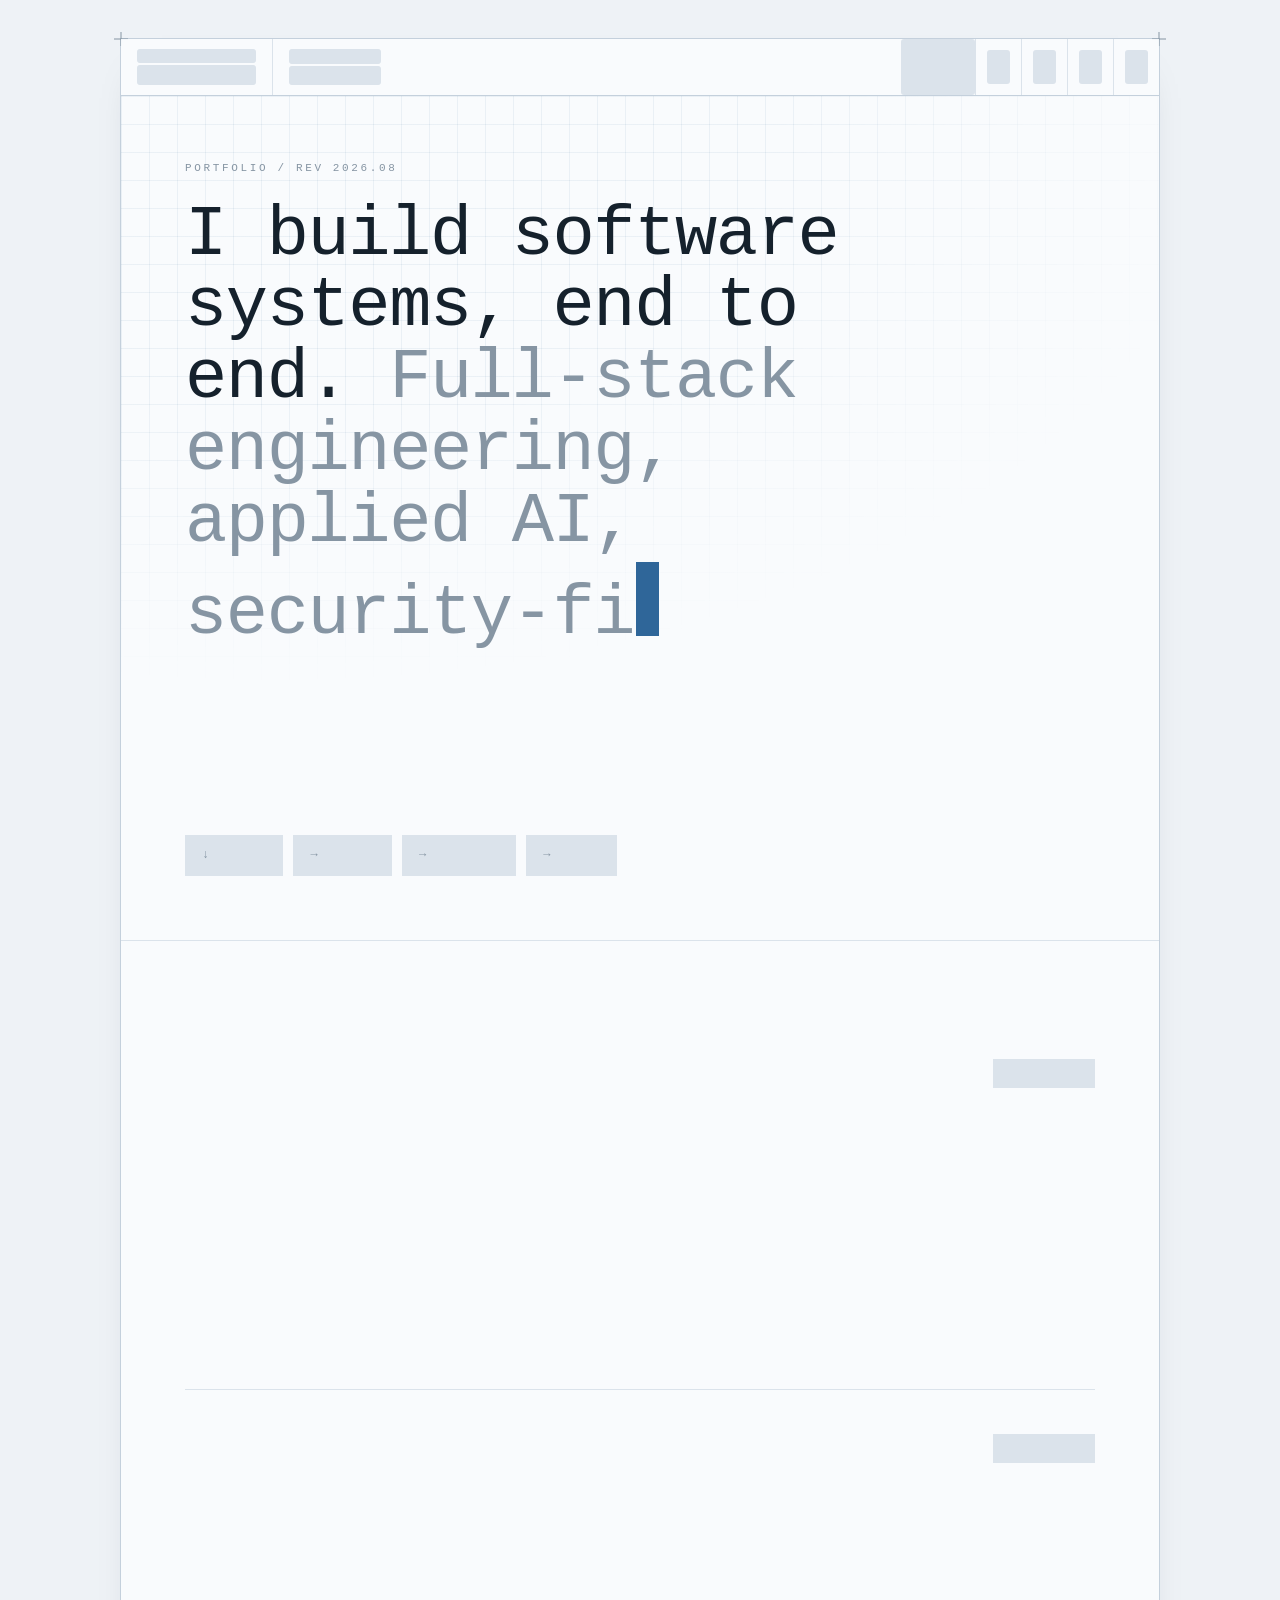
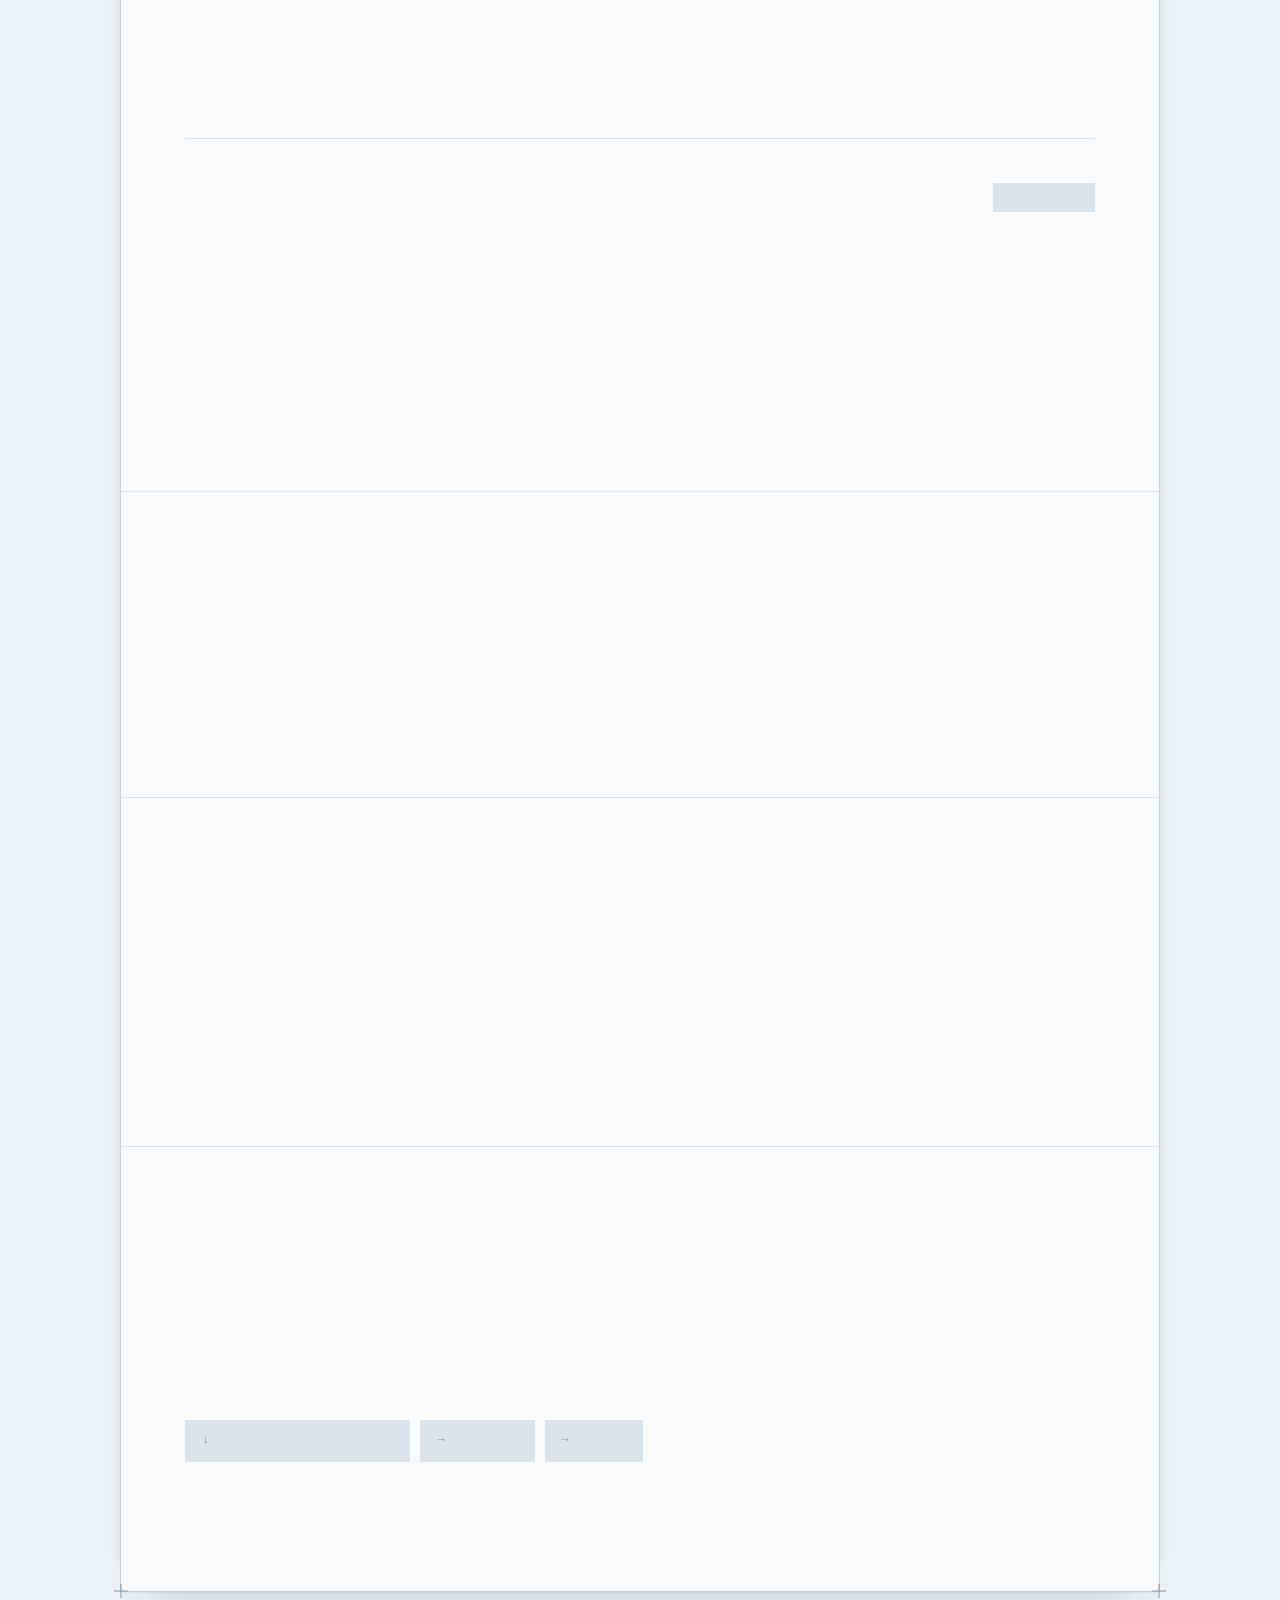
==== commit 61bbe70b: "Fix wording in Result facet description Corrected the phrase 'customer-service background' to 'custo" ====
--- a/index.html
+++ b/index.html
@@ -561,7 +561,7 @@
           <div class="facets">
             <div class="facet"><div class="facet-k">Problem</div><div class="facet-v">Small businesses need inventory tools that fit two very different roles: admin and floor clerk.</div></div>
             <div class="facet"><div class="facet-k">Approach</div><div class="facet-v">A dual-role full-stack app with a REST API, reporting dashboards, and region-based tax and billing logic.</div></div>
-            <div class="facet"><div class="facet-k">Result</div><div class="facet-v">A complete working platform. My customer-service background kept me focused on the people using it.</div></div>
+            <div class="facet"><div class="facet-k">Result</div><div class="facet-v">A complete working platform. My customer service background kept me focused on the people using it.</div></div>
           </div>
         </div>
       </article>
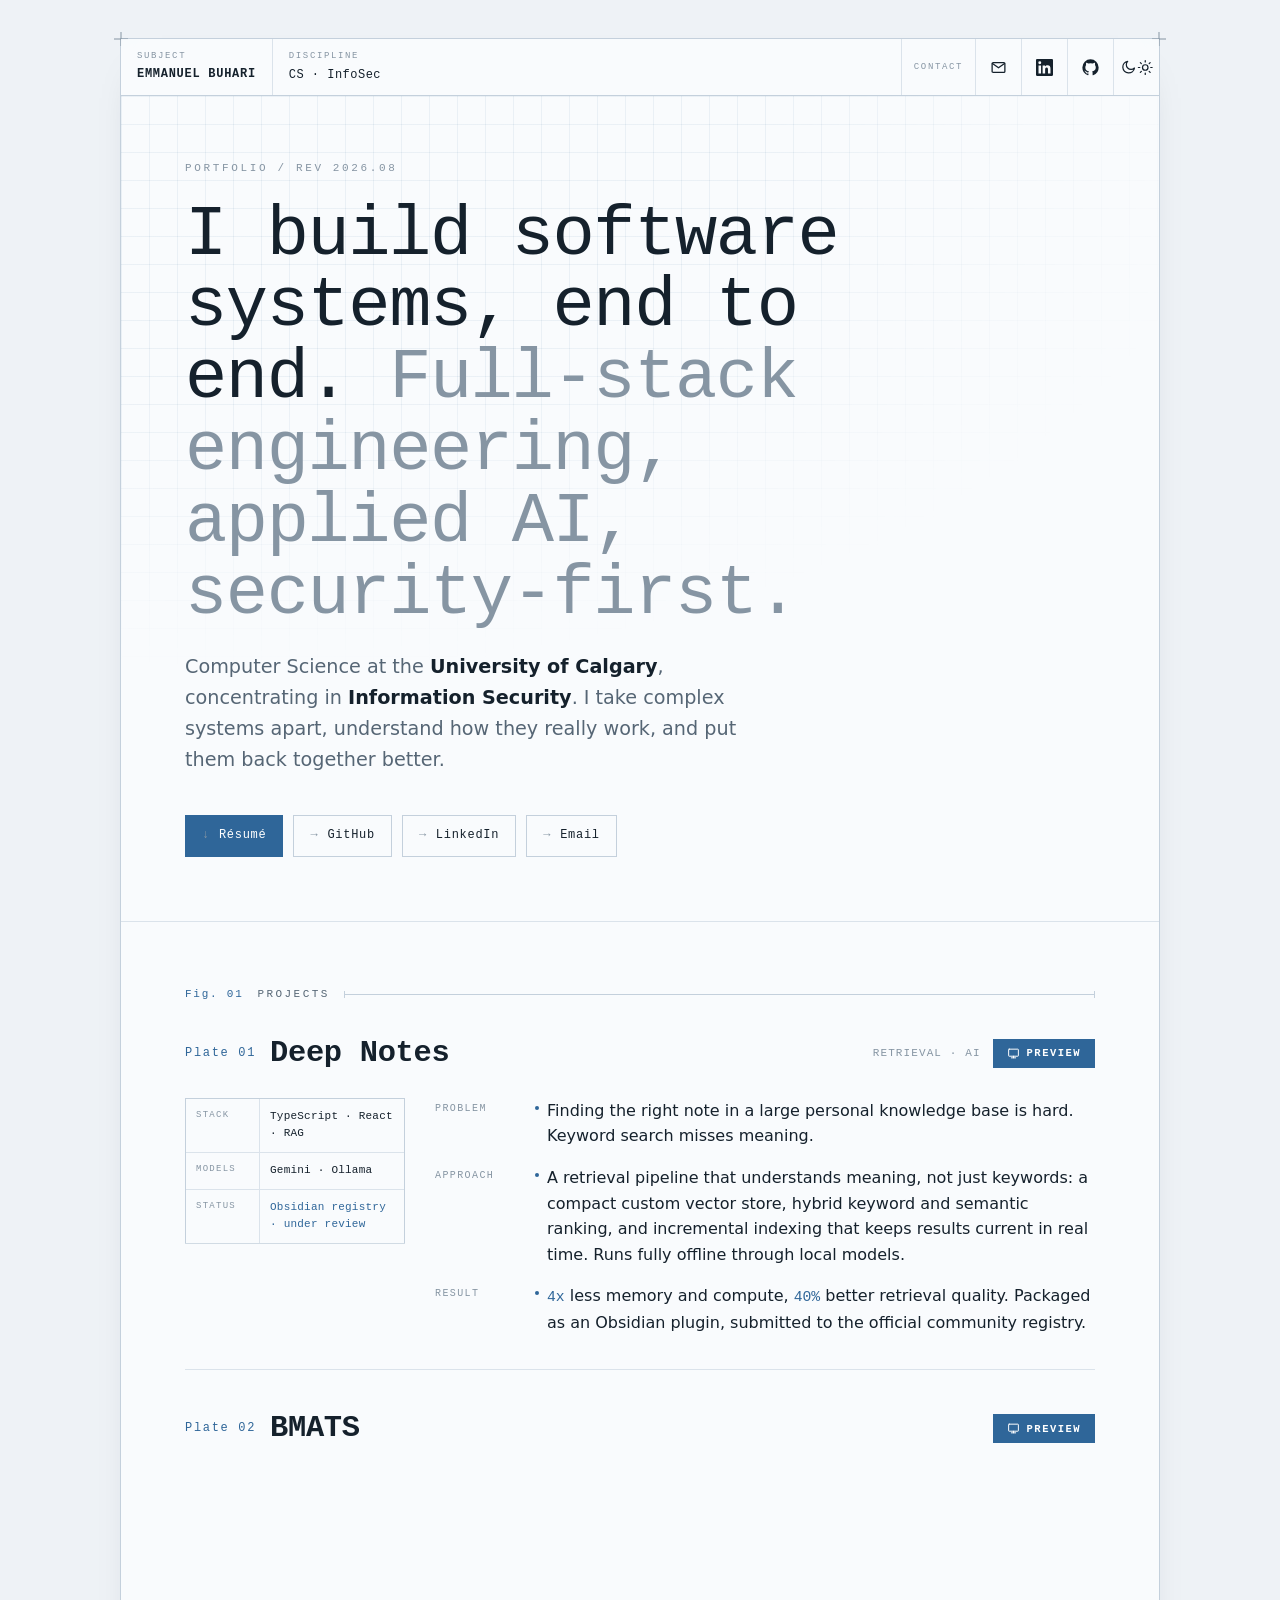
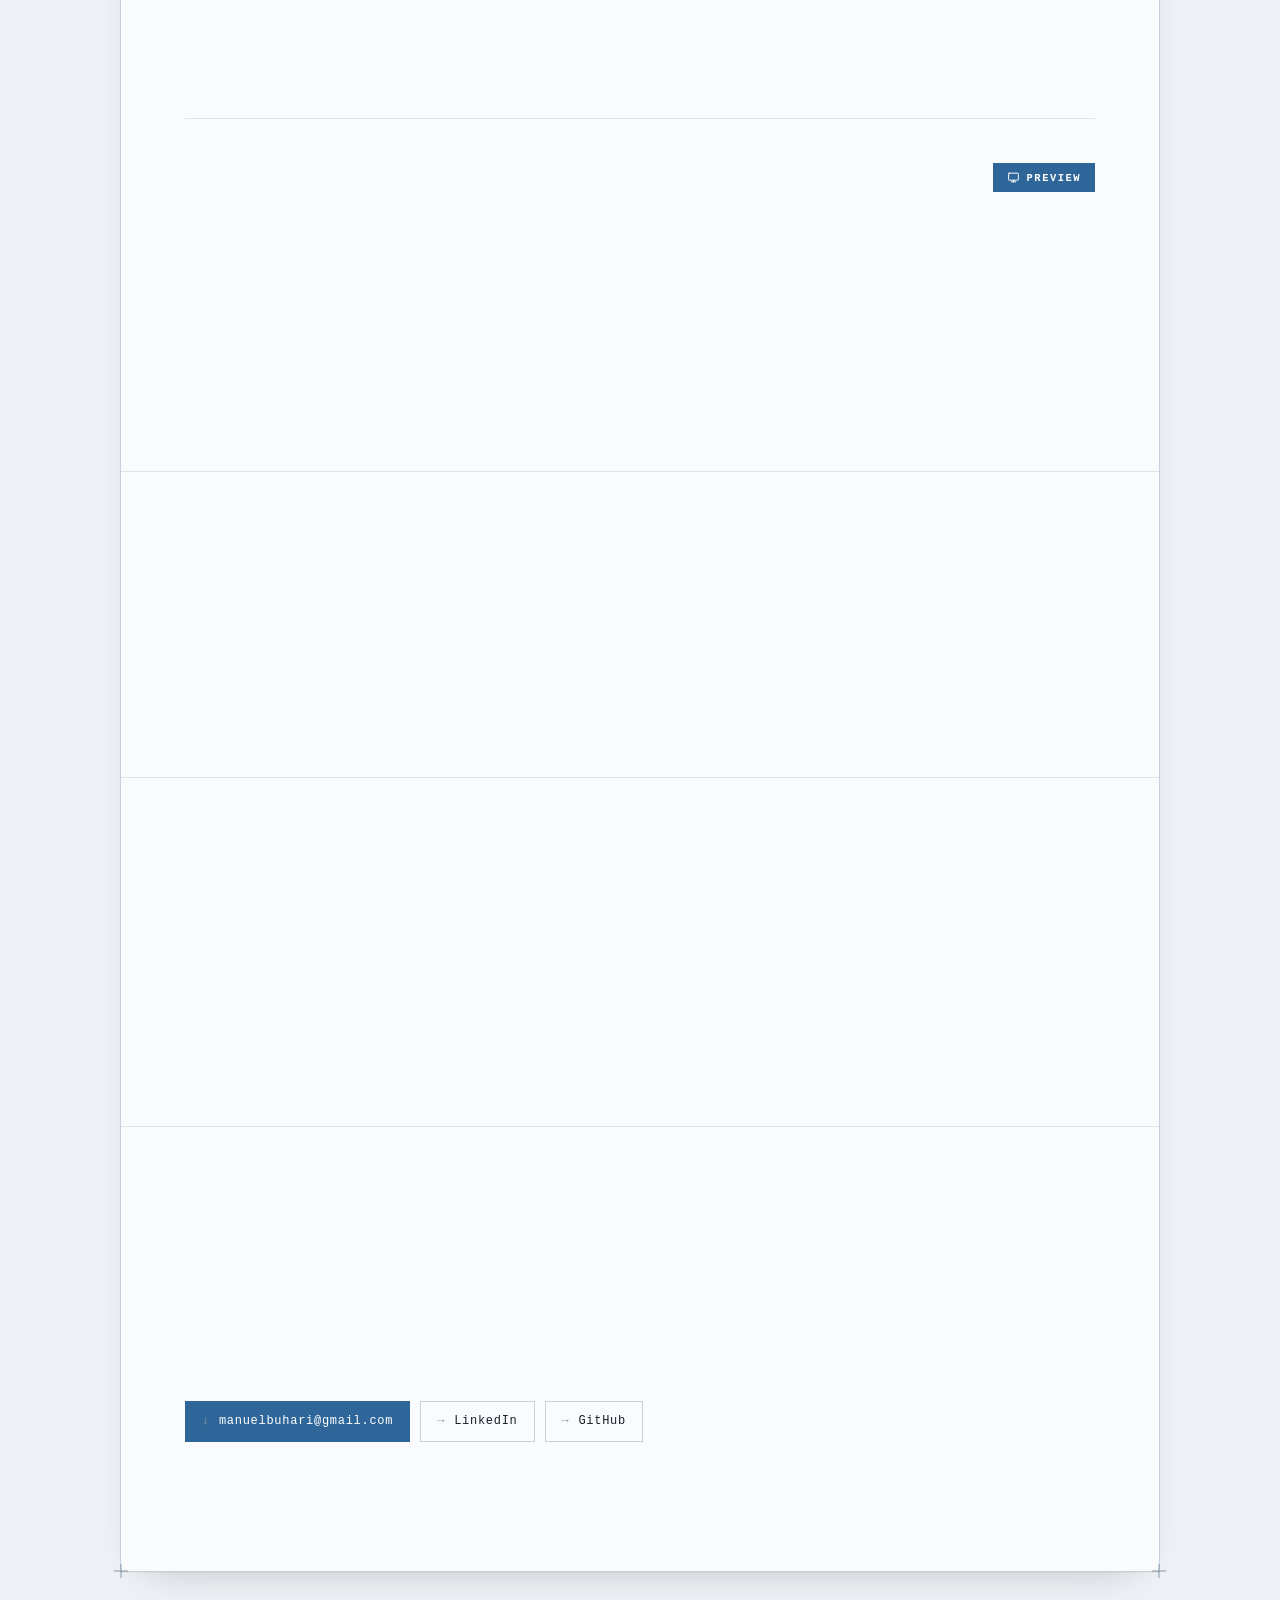
==== commit ed5e4f99: "Update portfolio title for consistency" ====
--- a/index.html
+++ b/index.html
@@ -3,7 +3,7 @@
 <head>
 <meta charset="utf-8">
 <meta name="viewport" content="width=device-width, initial-scale=1">
-<title>Emmanuel Buhari - Portfolio</title>
+<title>Emmanuel Buhari | Portfolio</title>
 <meta name="description" content="Emmanuel Buhari. Computer Science at the University of Calgary, focused on Information Security. Full-stack engineering, applied AI, security-first." />
 
 <style>
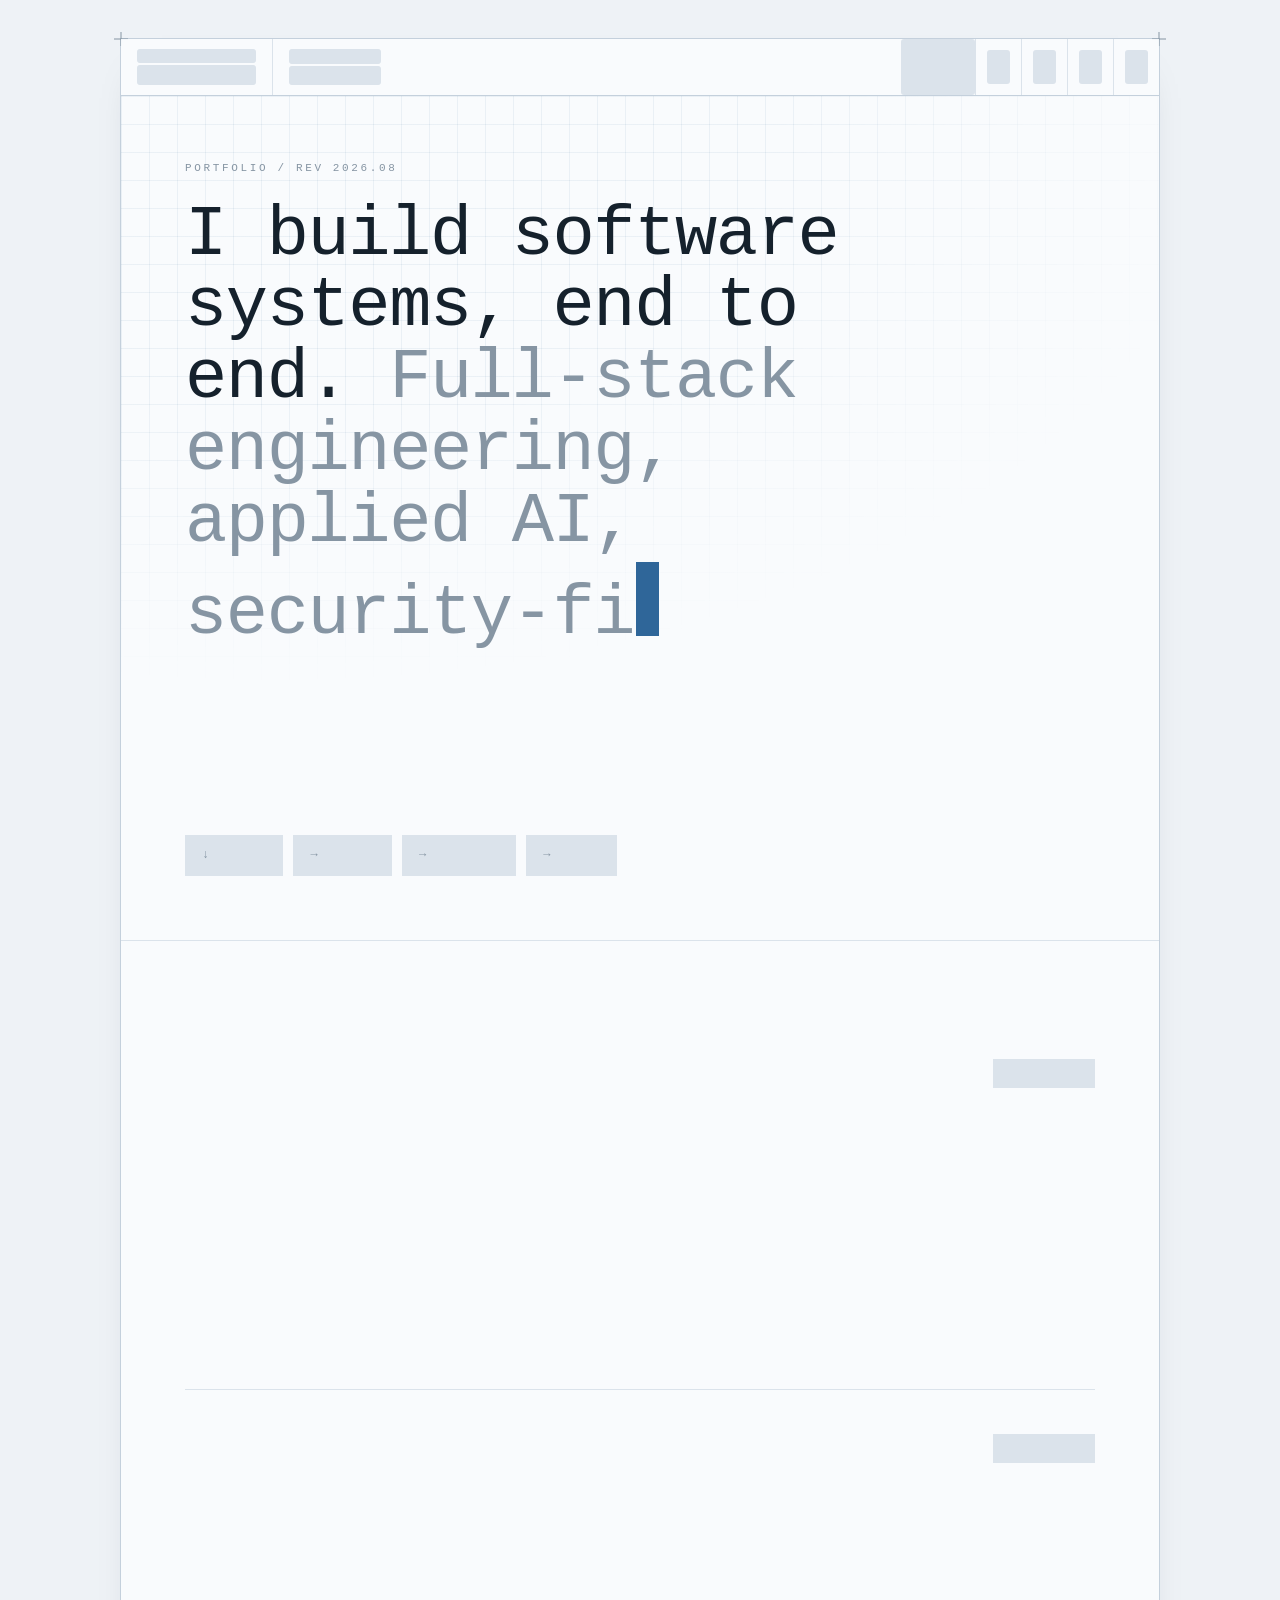
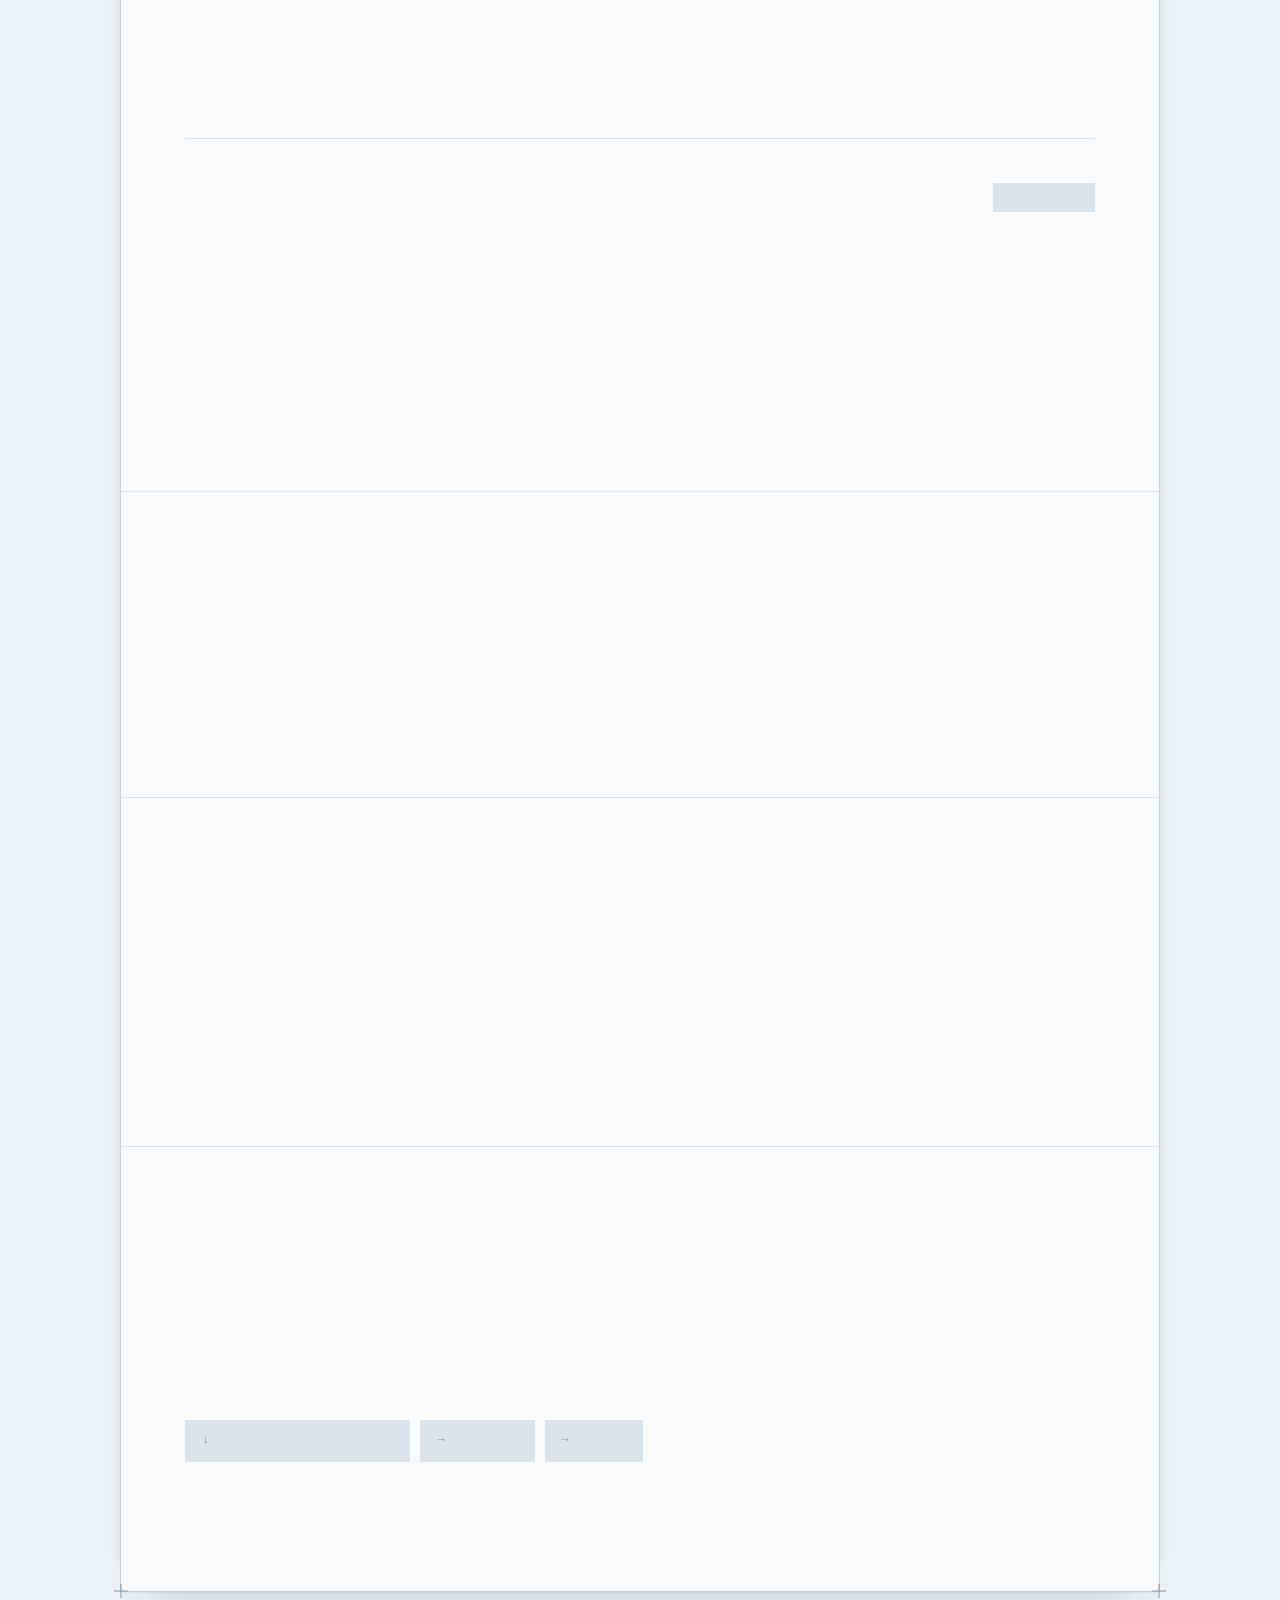
==== commit 9c91bb83: "separation of concerns" ====
--- a/index.html
+++ b/index.html
@@ -6,428 +6,15 @@
 <title>Emmanuel Buhari | Portfolio</title>
 <meta name="description" content="Emmanuel Buhari. Computer Science at the University of Calgary, focused on Information Security. Full-stack engineering, applied AI, security-first." />
 
-<style>
-  :root {
-    /* type */
-    --mono: ui-monospace, "Cascadia Code", "SF Mono", "Consolas", "Liberation Mono", monospace;
-    --sans: system-ui, -apple-system, "Segoe UI", Roboto, Helvetica, Arial, sans-serif;
-
-    /* light = drafting paper */
-    --bg:        #EEF2F6;
-    --sheet:     #F9FBFD;
-    --ink:       #15212C;
-    --ink-soft:  #566675;
-    --ink-faint: #8695A3;
-    --line:      #C4D0DC;
-    --line-soft: #DBE3EB;
-    --accent:    #2F6699;
-    --accent-ink:#2F6699;
-    --on-accent: #ffffff;
-    --cursor-shadow: rgba(21,33,44,0.55);
-    --grid:      rgba(47,102,153,0.07);
-    --shadow:    0 1px 0 rgba(21,33,44,0.04), 0 18px 40px -28px rgba(21,33,44,0.35);
-  }
-  @media (prefers-color-scheme: dark) {
-    :root {
-      --bg:        #08111B;
-      --sheet:     #0C1926;
-      --ink:       #D7E4F0;
-      --ink-soft:  #8AA0B4;
-      --ink-faint: #5E7186;
-      --line:      #21384C;
-      --line-soft: #17293A;
-      --accent:    #6FB0E8;
-      --accent-ink:#8FC4F2;
-      --on-accent: #08111B;
-      --cursor-shadow: rgba(215,228,240,0.5);
-      --grid:      rgba(111,176,232,0.08);
-      --shadow:    0 18px 50px -30px rgba(0,0,0,0.85);
-    }
-  }
-  /* explicit toggle overrides win in both directions */
-  :root[data-theme="light"] {
-    --bg:#EEF2F6; --sheet:#F9FBFD; --ink:#15212C; --ink-soft:#566675; --ink-faint:#8695A3;
-    --line:#C4D0DC; --line-soft:#DBE3EB; --accent:#2F6699; --accent-ink:#2F6699; --on-accent:#ffffff; --cursor-shadow:rgba(21,33,44,0.55);
-    --grid:rgba(47,102,153,0.07); --shadow:0 1px 0 rgba(21,33,44,0.04), 0 18px 40px -28px rgba(21,33,44,0.35);
-  }
-  :root[data-theme="dark"] {
-    --bg:#08111B; --sheet:#0C1926; --ink:#D7E4F0; --ink-soft:#8AA0B4; --ink-faint:#5E7186;
-    --line:#21384C; --line-soft:#17293A; --accent:#6FB0E8; --accent-ink:#8FC4F2; --on-accent:#08111B; --cursor-shadow:rgba(215,228,240,0.5);
-    --grid:rgba(111,176,232,0.08); --shadow:0 18px 50px -30px rgba(0,0,0,0.85);
-  }
-
-  * { box-sizing: border-box; }
-  html { scroll-behavior: smooth; }
-  @media (prefers-reduced-motion: reduce) { html { scroll-behavior: auto; } }
-
-  body {
-    margin: 0;
-    background: var(--bg);
-    color: var(--ink);
-    font-family: var(--sans);
-    font-size: 16px;
-    line-height: 1.6;
-    -webkit-font-smoothing: antialiased;
-    padding: clamp(12px, 3vw, 40px);
-  }
-
-  /* ---- the drawing sheet ---- */
-  .sheet {
-    position: relative;
-    max-width: 1040px;
-    margin: 0 auto;
-    background: var(--sheet);
-    border: 1px solid var(--line);
-    box-shadow: var(--shadow);
-  }
-  /* registration crosshairs at the 4 corners */
-  .reg { position: absolute; width: 14px; height: 14px; pointer-events: none; color: var(--ink-faint); }
-  .reg::before, .reg::after { content: ""; position: absolute; background: currentColor; }
-  .reg::before { left: 50%; top: 0; width: 1px; height: 100%; transform: translateX(-0.5px); }
-  .reg::after  { top: 50%; left: 0; height: 1px; width: 100%; transform: translateY(-0.5px); }
-  .reg.tl { top: -7px; left: -7px; } .reg.tr { top: -7px; right: -7px; }
-  .reg.bl { bottom: -7px; left: -7px; } .reg.br { bottom: -7px; right: -7px; }
-
-  /* ---- title block header ---- */
-  .titleblock {
-    position: sticky; top: 0; z-index: 20;
-    display: flex; align-items: stretch;
-    border-bottom: 1px solid var(--line);
-    background: color-mix(in srgb, var(--sheet) 90%, transparent);
-    backdrop-filter: blur(8px);
-    font-family: var(--mono);
-  }
-  .tb-cell { padding: 10px 16px; display: flex; flex-direction: column; justify-content: center; gap: 2px; }
-  .tb-disc { border-left: 1px solid var(--line-soft); }
-  .tb-k { font-size: 9px; letter-spacing: 0.18em; text-transform: uppercase; color: var(--ink-faint); }
-  .tb-v { font-size: 12px; letter-spacing: 0.04em; color: var(--ink); white-space: nowrap; }
-  .tb-name { font-weight: 600; letter-spacing: 0.06em; }
-
-  .tb-actions { display: flex; margin-left: auto; align-items: stretch; }
-  .tb-actions-k {
-    display: flex; align-items: center; padding: 0 12px; border-left: 1px solid var(--line-soft);
-    font-size: 9px; letter-spacing: 0.18em; text-transform: uppercase; color: var(--ink-faint);
-  }
-  .tb-icon {
-    width: 46px; border: 0; border-left: 1px solid var(--line-soft);
-    display: flex; align-items: center; justify-content: center;
-    color: var(--ink); background: transparent; cursor: pointer;
-    transition: color .15s ease, background .15s ease;
-  }
-  .tb-icon:hover { color: var(--accent-ink); background: color-mix(in srgb, var(--accent) 9%, transparent); }
-  .tb-icon:focus-visible { outline: 2px solid var(--accent); outline-offset: -2px; }
-  .tb-icon svg { width: 17px; height: 17px; display: block; }
-  .tb-toggle { border-left-width: 1px; }
-
-  /* icon swap: show the mode you can switch TO */
-  .ico-sun { display: none; } .ico-moon { display: block; }
-  @media (prefers-color-scheme: dark) { .ico-sun { display: block; } .ico-moon { display: none; } }
-  :root[data-theme="dark"] .ico-sun { display: block; } :root[data-theme="dark"] .ico-moon { display: none; }
-  :root[data-theme="light"] .ico-sun { display: none; } :root[data-theme="light"] .ico-moon { display: block; }
-
-  @media (max-width: 600px) { .tb-disc, .tb-actions-k { display: none; } .tb-icon { width: 44px; } }
-
-  .pad { padding: clamp(24px, 5vw, 68px); }
-
-  /* ---- section labels (figures) ---- */
-  .fig { margin: 0 0 26px; display: flex; align-items: center; gap: 14px; }
-  .fig-num { font-family: var(--mono); font-size: 11px; letter-spacing: 0.16em; color: var(--accent-ink); white-space: nowrap; }
-  .fig-title { font-family: var(--mono); font-size: 11px; letter-spacing: 0.22em; text-transform: uppercase; color: var(--ink-soft); white-space: nowrap; }
-  .fig-rule { flex: 1; height: 1px; background: var(--line); position: relative; }
-  .fig-rule::before, .fig-rule::after { content: ""; position: absolute; top: -3px; width: 1px; height: 7px; background: var(--line); }
-  .fig-rule::before { left: 0; } .fig-rule::after { right: 0; }
-
-  section { border-top: 1px solid var(--line-soft); }
-  section:first-of-type { border-top: 0; }
-
-  /* ---- hero ---- */
-  .hero { position: relative; overflow: hidden; }
-  .hero::before {
-    content: ""; position: absolute; inset: 0; pointer-events: none;
-    background-image: linear-gradient(var(--grid) 1px, transparent 1px), linear-gradient(90deg, var(--grid) 1px, transparent 1px);
-    background-size: 28px 28px; mask-image: radial-gradient(120% 90% at 15% 0%, #000 40%, transparent 78%);
-  }
-  .hero .pad { position: relative; }
-  .eyebrow { font-family: var(--mono); font-size: 11px; letter-spacing: 0.24em; text-transform: uppercase; color: var(--ink-faint); margin: 0 0 22px; }
-  .hero h1 {
-    font-family: var(--mono);
-    font-weight: 500;
-    font-size: clamp(2.1rem, 6.2vw, 4.4rem);
-    line-height: 1.02;
-    letter-spacing: -0.02em;
-    margin: 0;
-    text-wrap: balance;
-    max-width: 16ch;
-  }
-  .hero h1 .dim { color: var(--ink-faint); }
-  .lede { margin: 22px 0 0; font-size: clamp(1rem, 1.6vw, 1.2rem); color: var(--ink-soft); max-width: 46ch; }
-  .lede b { color: var(--ink); font-weight: 600; }
-
-  /* links row */
-  .links { display: flex; flex-wrap: wrap; gap: 10px; margin-top: 40px; }
-  .link {
-    font-family: var(--mono); font-size: 12px; letter-spacing: 0.06em;
-    text-decoration: none; color: var(--ink); border: 1px solid var(--line);
-    padding: 10px 16px; display: inline-flex; align-items: center; gap: 9px;
-    transition: border-color .15s ease, color .15s ease, background .15s ease;
-  }
-  .link:hover { border-color: var(--accent); color: var(--accent-ink); }
-  .link:focus-visible { outline: 2px solid var(--accent); outline-offset: 2px; }
-  .link.primary { background: var(--accent); color: var(--on-accent); border-color: var(--accent); }
-  .link .a { color: var(--ink-faint); }
-  .link:hover .a { color: var(--accent-ink); }
-
-  /* ---- prose ---- */
-  .story p { font-size: clamp(1.05rem, 1.7vw, 1.28rem); line-height: 1.66; color: var(--ink); max-width: 60ch; margin: 0 0 18px; text-wrap: pretty; }
-  .story p:last-child { margin-bottom: 0; }
-  .story .accent { color: var(--accent-ink); }
-
-  /* ---- plates (case studies) ---- */
-  .plate { border-top: 1px solid var(--line-soft); padding-top: 34px; margin-top: 34px; }
-  .plate:first-of-type { border-top: 0; padding-top: 0; margin-top: 0; }
-  .plate-head { display: flex; align-items: center; gap: 14px; flex-wrap: wrap; margin-bottom: 6px; }
-  .plate-id { font-family: var(--mono); font-size: 12px; letter-spacing: 0.14em; color: var(--accent-ink); }
-  .plate h3 { font-family: var(--mono); font-weight: 600; font-size: clamp(1.35rem, 3vw, 1.9rem); letter-spacing: -0.01em; margin: 0; }
-  .plate-actions { margin-left: auto; display: flex; align-items: center; gap: 12px; flex-wrap: wrap; }
-  .plate-role { font-family: var(--mono); font-size: 11px; letter-spacing: 0.1em; text-transform: uppercase; color: var(--ink-faint); }
-  .preview-btn {
-    position: relative;
-    font-family: var(--mono); font-size: 10.5px; letter-spacing: 0.14em; text-transform: uppercase; font-weight: 600;
-    color: var(--on-accent); background: var(--accent); border: 1px solid var(--accent);
-    padding: 7px 13px; display: inline-flex; align-items: center; gap: 7px; cursor: pointer;
-  }
-  .preview-btn::before {
-    content: ""; position: absolute; inset: 0; pointer-events: none;
-    animation: previewGlow 2.8s ease-in-out infinite;
-  }
-  @keyframes previewGlow {
-    0%, 100% { box-shadow: 0 0 0 0 color-mix(in srgb, var(--accent) 0%, transparent); }
-    50% { box-shadow: 0 0 15px 1px color-mix(in srgb, var(--accent) 48%, transparent); }
-  }
-  .preview-btn:hover {
-    background: color-mix(in srgb, var(--accent) 85%, #ffffff);
-    transform: translateY(-1px);
-    box-shadow: 0 8px 20px -8px color-mix(in srgb, var(--accent) 70%, transparent);
-  }
-  .preview-btn:focus-visible { outline: 2px solid var(--accent); outline-offset: 2px; }
-  .preview-btn svg { width: 13px; height: 13px; flex: none; }
-  @media (prefers-reduced-motion: reduce) { .preview-btn::before { animation: none; } }
-
-  /* medium/small: left-align the tech-stack + preview button */
-  @media (max-width: 720px) {
-    .plate-actions { margin-left: 0; }
-  }
-  /* very small: preview button becomes icon-only */
-  @media (max-width: 480px) {
-    .preview-label { display: none; }
-    .preview-btn { padding: 8px; gap: 0; }
-  }
-
-  .plate-grid { display: grid; grid-template-columns: 220px 1fr; gap: 30px; margin-top: 20px; }
-  @media (max-width: 720px) { .plate-grid { grid-template-columns: 1fr; gap: 20px; } }
-
-  .spec { border: 1px solid var(--line); align-self: start; }
-  .spec-row { display: grid; grid-template-columns: 74px 1fr; border-top: 1px solid var(--line-soft); }
-  .spec-row:first-child { border-top: 0; }
-  .spec-k { font-family: var(--mono); font-size: 9px; letter-spacing: 0.14em; text-transform: uppercase; color: var(--ink-faint); padding: 9px 10px; border-right: 1px solid var(--line-soft); }
-  .spec-v { font-family: var(--mono); font-size: 11px; letter-spacing: 0.02em; color: var(--ink); padding: 9px 10px; }
-  .spec-v .status { color: var(--accent-ink); }
-
-  .facets { display: flex; flex-direction: column; gap: 16px; }
-  .facet { display: grid; grid-template-columns: 96px 1fr; gap: 16px; align-items: start; }
-  @media (max-width: 480px) { .facet { grid-template-columns: 1fr; gap: 4px; } }
-  .facet-k { font-family: var(--mono); font-size: 10px; letter-spacing: 0.14em; text-transform: uppercase; color: var(--ink-faint); padding-top: 3px; position: relative; }
-  .facet-k::before { content: ""; position: absolute; right: -8px; top: 8px; width: 4px; height: 4px; background: var(--accent); border-radius: 50%; }
-  @media (max-width: 480px) { .facet-k::before { display: none; } }
-  .facet-v { color: var(--ink); }
-  .facet-v .m { font-family: var(--mono); color: var(--accent-ink); font-size: 0.92em; }
-
-  /* ---- legend / skills ---- */
-  .legend { display: grid; grid-template-columns: repeat(3, 1fr); gap: 0; border: 1px solid var(--line); }
-  @media (max-width: 680px) { .legend { grid-template-columns: 1fr; } }
-  .leg { padding: 20px; border-left: 1px solid var(--line-soft); }
-  .leg:first-child { border-left: 0; }
-  @media (max-width: 680px) { .leg { border-left: 0; border-top: 1px solid var(--line-soft); } .leg:first-child { border-top: 0; } }
-  .leg-k { font-family: var(--mono); font-size: 10px; letter-spacing: 0.16em; text-transform: uppercase; color: var(--accent-ink); margin-bottom: 12px; }
-  .leg ul { list-style: none; margin: 0; padding: 0; display: flex; flex-wrap: wrap; gap: 6px; }
-  .leg li { font-family: var(--mono); font-size: 11.5px; letter-spacing: 0.02em; color: var(--ink); border: 1px solid var(--line-soft); padding: 4px 8px; }
-
-  /* ---- now ---- */
-  .now { display: flex; flex-direction: column; gap: 0; border: 1px solid var(--line); }
-  .now-row { display: grid; grid-template-columns: 130px 1fr; gap: 18px; padding: 16px 20px; border-top: 1px solid var(--line-soft); align-items: baseline; }
-  .now-row:first-child { border-top: 0; }
-  @media (max-width: 520px) { .now-row { grid-template-columns: 1fr; gap: 4px; } }
-  .now-k { font-family: var(--mono); font-size: 10px; letter-spacing: 0.14em; text-transform: uppercase; color: var(--ink-faint); }
-  .now-v { color: var(--ink); }
-
-  /* ---- contact / footer title block ---- */
-  .contact h2 { font-family: var(--mono); font-weight: 500; font-size: clamp(1.6rem, 4vw, 2.6rem); letter-spacing: -0.02em; margin: 0 0 8px; text-wrap: balance; }
-  .contact p { color: var(--ink-soft); max-width: 48ch; margin: 0 0 28px; }
-
-  .footblock { display: grid; grid-template-columns: repeat(4, 1fr); border-top: 1px solid var(--line); font-family: var(--mono); }
-  @media (max-width: 560px) { .footblock { grid-template-columns: repeat(2, 1fr); } }
-  .fb { padding: 14px 16px; border-left: 1px solid var(--line-soft); }
-  .fb:first-child { border-left: 0; }
-  @media (max-width: 560px) { .fb:nth-child(3) { border-left: 0; } .fb:nth-child(n+3) { border-top: 1px solid var(--line-soft); } }
-  .fb-k { font-size: 9px; letter-spacing: 0.16em; text-transform: uppercase; color: var(--ink-faint); margin-bottom: 4px; }
-  .fb-v { font-size: 11px; color: var(--ink); letter-spacing: 0.03em; }
-
-  a.plain { color: var(--accent-ink); text-decoration: none; border-bottom: 1px solid var(--line); }
-  a.plain:hover { border-color: var(--accent); }
-  a.plain:focus-visible { outline: 2px solid var(--accent); outline-offset: 2px; }
-
-  /* ---- preview modal ---- */
-  html.modal-open { overflow: hidden; }
-  .modal-overlay {
-    position: fixed; inset: 0; z-index: 100;
-    display: flex; align-items: center; justify-content: center; padding: 24px;
-    background: color-mix(in srgb, var(--bg) 55%, transparent);
-    -webkit-backdrop-filter: blur(10px) saturate(1.1); backdrop-filter: blur(10px) saturate(1.1);
-    animation: overlayIn .18s ease;
-  }
-  .modal-overlay[hidden] { display: none; }
-  .modal {
-    position: relative; width: 80%; height: 90%;
-    background: var(--sheet); border: 1px solid var(--line); box-shadow: var(--shadow);
-    display: flex; flex-direction: column; gap: 14px; padding: 18px;
-    animation: modalIn .2s ease;
-  }
-  @keyframes overlayIn { from { opacity: 0; } to { opacity: 1; } }
-  @keyframes modalIn { from { opacity: 0; transform: translateY(10px) scale(.99); } to { opacity: 1; transform: none; } }
-  @media (prefers-reduced-motion: reduce) { .modal-overlay, .modal { animation: none; } }
-
-  .modal-bar { display: flex; align-items: center; gap: 12px; flex-wrap: wrap; padding-right: 44px; }
-  .modal-k { font-family: var(--mono); font-size: 9px; letter-spacing: 0.2em; text-transform: uppercase; color: var(--accent-ink); border: 1px solid var(--line); padding: 4px 8px; }
-  .modal-title { font-family: var(--mono); font-weight: 600; font-size: 15px; letter-spacing: 0.02em; color: var(--ink); }
-  .modal-url { font-family: var(--mono); font-size: 11px; color: var(--ink-faint); letter-spacing: 0.02em; }
-  .modal-open-ext { margin-left: auto; font-family: var(--mono); font-size: 10px; letter-spacing: .12em; text-transform: uppercase; color: var(--ink-soft); text-decoration: none; border-bottom: 1px solid var(--line); white-space: nowrap; }
-  .modal-open-ext:hover { color: var(--accent-ink); border-color: var(--accent); }
-
-  .modal-close {
-    position: absolute; top: 14px; right: 14px; z-index: 3;
-    width: 34px; height: 34px; border-radius: 50%;
-    border: 1px solid var(--line); background: var(--sheet); color: var(--ink);
-    display: inline-flex; align-items: center; justify-content: center; cursor: pointer;
-    transition: border-color .15s ease, color .15s ease, transform .2s ease, background .15s ease;
-  }
-  .modal-close:hover { border-color: var(--accent); color: var(--accent-ink); background: color-mix(in srgb, var(--accent) 10%, transparent); transform: rotate(90deg); }
-  .modal-close:focus-visible { outline: 2px solid var(--accent); outline-offset: 2px; }
-  .modal-close svg { width: 15px; height: 15px; }
-
-  .modal-body { flex: 1 1 auto; position: relative; min-height: 0; border: 1px solid var(--line); background: var(--bg); overflow: hidden; }
-  .modal-body iframe { width: 100%; height: 100%; border: 0; display: block; background: var(--sheet); }
-
-  @media (max-width: 820px) {
-    .modal-overlay { padding: 0; }
-    .modal { width: 100vw; height: 100vh; height: 100dvh; border: 0; padding: 14px; gap: 12px; }
-  }
-
-  /* empty-state placeholder */
-  .empty { position: absolute; inset: 0; display: flex; flex-direction: column; align-items: center; justify-content: center; gap: 14px; text-align: center; padding: 24px; overflow: hidden; }
-  .empty::before { content: ""; position: absolute; inset: 0; background-image: linear-gradient(var(--grid) 1px, transparent 1px), linear-gradient(90deg, var(--grid) 1px, transparent 1px); background-size: 26px 26px; opacity: .8; }
-  .empty > * { position: relative; }
-  .empty-ico { color: var(--ink-faint); }
-  .empty-ico svg { width: 52px; height: 52px; }
-  .empty-tag { font-family: var(--mono); font-size: 10px; letter-spacing: .26em; text-transform: uppercase; color: var(--accent-ink); }
-  .empty-h { font-family: var(--mono); font-weight: 600; font-size: 18px; color: var(--ink); margin: 0; }
-  .empty-p { color: var(--ink-soft); max-width: 44ch; font-size: 14px; margin: 0; }
-  .empty-links { display: flex; gap: 10px; flex-wrap: wrap; justify-content: center; margin-top: 6px; }
-
-  /* ---- spanner cursor (desktop / fine pointer only) ---- */
-  #cursor { position: fixed; left: 0; top: 0; z-index: 9999; pointer-events: none; display: none; transform: translate3d(-100px, -100px, 0); }
-  html.has-spanner, html.has-spanner * { cursor: none !important; }
-  html.has-spanner #cursor { display: block; }
-  #cursor .ico {
-    display: block; width: 18px; height: auto; margin: 0;
-    color: var(--ink); transform-origin: 0 0;
-    filter: drop-shadow(2px 2px 0 var(--cursor-shadow));
-    transition: transform .1s ease, color .15s ease;
-  }
-  #cursor.hot .ico { color: var(--accent-ink); transform: scale(1.25); }
-  #cursor.click .ico { transform: scale(0.86); }
-  @media (prefers-reduced-motion: reduce) { #cursor .ico { transition: color .15s ease; } }
-
-  /* ---- load sequence ---- */
-  @keyframes skpulse { 0%,100% { opacity: .9; } 50% { opacity: .4; } }
-
-  /* header skeletons */
-  html.loading .tb-k, html.loading .tb-v, html.loading .tb-actions-k {
-    color: transparent; background: var(--line-soft); border-radius: 3px;
-    animation: skpulse 1s ease-in-out infinite;
-  }
-  .tb-k, .tb-v, .tb-actions-k { transition: color .45s ease, background-color .45s ease; }
-  html.loading .tb-icon { position: relative; color: transparent; }
-  html.loading .tb-icon svg { opacity: 0; }
-  html.loading .tb-icon::after {
-    content: ""; position: absolute; inset: 11px; background: var(--line-soft);
-    border-radius: 3px; animation: skpulse 1s ease-in-out infinite;
-  }
-  .tb-icon svg { transition: opacity .4s ease; }
-
-  /* button / link skeletons */
-  html.loading .link, html.loading .preview-btn {
-    color: transparent; background: var(--line-soft); border-color: transparent;
-    animation: skpulse 1s ease-in-out infinite;
-  }
-  html.loading .link.primary { color: transparent; background: var(--line-soft); }
-  html.loading .link svg, html.loading .preview-btn svg { opacity: 0; }
-  html.loading .preview-btn::before { animation: none; box-shadow: none; }
-  .link, .preview-btn { transition: color .4s ease, background-color .4s ease, border-color .4s ease, box-shadow .2s ease, transform .12s ease; }
-  .link svg, .preview-btn svg { transition: opacity .4s ease; }
-
-  /* text reveal targets: hidden pre-paint, wiped in left-to-right by JS */
-  html.loading .lede,
-  html.loading .fig,
-  html.loading .plate-id,
-  html.loading .plate h3,
-  html.loading .plate-role,
-  html.loading .spec,
-  html.loading .facets,
-  html.loading .legend,
-  html.loading .now,
-  html.loading .contact h2,
-  html.loading .contact p,
-  html.loading .footblock {
-    opacity: 0; clip-path: inset(0 100% 0 0);
-  }
-
-  /* typewriter caret */
-  .tw-caret {
-    display: inline-block; width: 0.55ch; height: 1.05em; background: var(--accent);
-    transform: translateY(3px); margin-left: 2px;
-    animation: caretBlink .62s steps(1, end) infinite;
-  }
-  @keyframes caretBlink { 50% { opacity: 0; } }
-
-  /* cursor finale: wiggle + double orange blink */
-  #cursor .ico.finale { animation: cursShake .62s ease, cursBlink .62s ease; }
-  @keyframes cursShake {
-    0%,100% { transform: translate(0,0) rotate(0deg); }
-    12% { transform: translate(-2px,1px) rotate(-8deg); }
-    28% { transform: translate(2px,-1px) rotate(8deg); }
-    44% { transform: translate(-2px,0) rotate(-5deg); }
-    60% { transform: translate(2px,1px) rotate(5deg); }
-    78% { transform: translate(-1px,-1px) rotate(-2deg); }
-  }
-  @keyframes cursBlink {
-    0%,100% { color: var(--ink); }
-    25% { color: #FF7A1A; }
-    50% { color: var(--ink); }
-    75% { color: #FF7A1A; }
-  }
-</style>
+<link rel="stylesheet" href="css/styles.css">
+
+<!-- runs before paint: restores saved theme + arms the load sequence -->
+<script src="js/preload.js"></script>
+
+<!-- behaviour: theme toggle, cursor, preview modal, load sequence -->
+<script src="js/main.js" defer></script>
 </head>
 <body>
-
-<script>
-  (function () {
-    try {
-      if (!(window.matchMedia && matchMedia('(prefers-reduced-motion: reduce)').matches)) {
-        document.documentElement.classList.add('loading');
-      }
-    } catch (e) {}
-  })();
-</script>
 
 <div class="sheet">
   <span class="reg tl"></span><span class="reg tr"></span><span class="reg bl"></span><span class="reg br"></span>
@@ -670,180 +257,5 @@
   </svg>
 </div>
 
-<script>
-  (function () {
-    var root = document.documentElement;
-    var btn = document.getElementById('themeBtn');
-
-    function currentIsDark() {
-      var attr = root.getAttribute('data-theme');
-      if (attr === 'dark') return true;
-      if (attr === 'light') return false;
-      return window.matchMedia && window.matchMedia('(prefers-color-scheme: dark)').matches;
-    }
-    btn.addEventListener('click', function () {
-      var next = currentIsDark() ? 'light' : 'dark';
-      root.setAttribute('data-theme', next);
-      try { localStorage.setItem('eb-theme', next); } catch (e) {}
-    });
-    try {
-      var saved = localStorage.getItem('eb-theme');
-      if (saved === 'dark' || saved === 'light') root.setAttribute('data-theme', saved);
-    } catch (e) {}
-  })();
-
-  /* spanner cursor follower */
-  (function () {
-    var fine = window.matchMedia && window.matchMedia('(hover: hover) and (pointer: fine)');
-    if (!fine || !fine.matches) return;
-    var el = document.getElementById('cursor');
-    if (!el) return;
-    document.documentElement.classList.add('has-spanner');
-
-    window.addEventListener('mousemove', function (e) {
-      el.style.transform = 'translate3d(' + e.clientX + 'px,' + e.clientY + 'px,0)';
-      var t = e.target;
-      var interactive = t && t.closest && t.closest('a, button, [role="button"], label, summary, input');
-      el.classList.toggle('hot', !!interactive);
-    }, { passive: true });
-
-    window.addEventListener('mousedown', function () { el.classList.add('click'); });
-    window.addEventListener('mouseup', function () { el.classList.remove('click'); });
-    document.addEventListener('mouseleave', function () { el.style.transform = 'translate3d(-100px,-100px,0)'; });
-  })();
-
-  /* preview modal */
-  (function () {
-    var overlay = document.getElementById('previewModal');
-    if (!overlay) return;
-    var root = document.documentElement;
-    var titleEl = document.getElementById('modalTitle');
-    var urlEl = document.getElementById('modalUrl');
-    var extEl = document.getElementById('modalExt');
-    var bodyEl = document.getElementById('modalBody');
-    var closeBtn = document.getElementById('modalClose');
-    var lastTrigger = null, spannerWasOn = false;
-
-    var MONITOR_OFF =
-      '<svg viewBox="0 0 24 24" fill="none" stroke="currentColor" stroke-width="1.5" stroke-linecap="round" stroke-linejoin="round">'
-      + '<rect x="2.5" y="4" width="19" height="13" rx="1"/><path d="M8.5 21h7M12 17v4"/><path d="M3 4l18 12.5" opacity="0.65"/></svg>';
-
-    function esc(s) { return (s || '').replace(/[&<>"]/g, function (c) { return { '&': '&amp;', '<': '&lt;', '>': '&gt;', '"': '&quot;' }[c]; }); }
-    function host(u) { try { return new URL(u).hostname.replace(/^www\./, ''); } catch (e) { return u; } }
-
-    function open(btn) {
-      lastTrigger = btn;
-      var type = btn.getAttribute('data-type');
-      titleEl.textContent = btn.getAttribute('data-title') || 'Preview';
-      bodyEl.innerHTML = '';
-
-      if (type === 'embed') {
-        var url = btn.getAttribute('data-url');
-        urlEl.textContent = host(url);
-        extEl.href = url; extEl.style.display = '';
-        var f = document.createElement('iframe');
-        f.src = url; f.title = (btn.getAttribute('data-title') || '') + ' live preview';
-        f.setAttribute('loading', 'lazy');
-        f.setAttribute('referrerpolicy', 'no-referrer');
-        bodyEl.appendChild(f);
-      } else {
-        urlEl.textContent = 'local build';
-        extEl.style.display = 'none';
-        var src = btn.getAttribute('data-source') || '';
-        var dev = btn.getAttribute('data-devpost') || '';
-        var note = btn.getAttribute('data-note') || 'This project runs locally.';
-        var links = '';
-        if (src) links += '<a class="link" href="' + esc(src) + '" target="_blank" rel="noopener"><span class="a">&#8594;</span> Source Code</a>';
-        if (dev) links += '<a class="link" href="' + esc(dev) + '" target="_blank" rel="noopener"><span class="a">&#8594;</span> Devpost</a>';
-        bodyEl.innerHTML =
-          '<div class="empty">'
-          + '<div class="empty-ico">' + MONITOR_OFF + '</div>'
-          + '<div class="empty-tag">Signal &middot; offline</div>'
-          + '<p class="empty-h">No live deployment</p>'
-          + '<p class="empty-p">' + esc(note) + ' Explore the code and write-up instead.</p>'
-          + '<div class="empty-links">' + links + '</div>'
-          + '</div>';
-      }
-
-      overlay.hidden = false;
-      root.classList.add('modal-open');
-      spannerWasOn = root.classList.contains('has-spanner');
-      if (spannerWasOn) root.classList.remove('has-spanner');
-      closeBtn.focus();
-      document.addEventListener('keydown', onKey);
-    }
-
-    function close() {
-      overlay.hidden = true;
-      bodyEl.innerHTML = '';
-      root.classList.remove('modal-open');
-      if (spannerWasOn) root.classList.add('has-spanner');
-      document.removeEventListener('keydown', onKey);
-      if (lastTrigger) { lastTrigger.focus(); lastTrigger = null; }
-    }
-
-    function onKey(e) { if (e.key === 'Escape') close(); }
-
-    Array.prototype.forEach.call(document.querySelectorAll('.preview-btn'), function (b) {
-      b.addEventListener('click', function () { open(b); });
-    });
-    closeBtn.addEventListener('click', close);
-    overlay.addEventListener('mousedown', function (e) { if (e.target === overlay) close(); });
-  })();
-
-  /* load sequence */
-  (function () {
-    var root = document.documentElement;
-    if (!root.classList.contains('loading')) return;
-
-    var TW_SEL = '.lede, .fig, .plate-id, .plate h3, .plate-role, .spec, .facets, .legend, .now, .contact h2, .contact p, .footblock';
-    var twEls = Array.prototype.slice.call(document.querySelectorAll(TW_SEL));
-    // persist hidden inline so removing .loading keeps them hidden until revealed
-    twEls.forEach(function (el) { el.style.opacity = '0'; el.style.clipPath = 'inset(0 100% 0 0)'; });
-
-    var h1 = document.querySelector('.hero h1');
-    var mainTxt = 'I build software systems, end to end.';
-    var dimTxt = ' Full-stack engineering, applied AI, security-first.';
-
-    function esc(s) { return s.replace(/[&<>]/g, function (c) { return { '&': '&amp;', '<': '&lt;', '>': '&gt;' }[c]; }); }
-    function renderHero(mi, di) {
-      var html = esc(mainTxt.slice(0, mi));
-      if (di > 0) html += '<span class="dim">' + esc(dimTxt.slice(0, di)) + '</span>';
-      html += '<span class="tw-caret"></span>';
-      if (h1) h1.innerHTML = html;
-    }
-    if (h1) h1.innerHTML = '<span class="tw-caret"></span>';
-
-    var mi = 0, di = 0, CH = 16;
-    function typeStep() {
-      if (mi < mainTxt.length) { mi++; renderHero(mi, di); setTimeout(typeStep, CH); }
-      else if (di < dimTxt.length) { di++; renderHero(mi, di); setTimeout(typeStep, CH); }
-      else { setTimeout(finish, 200); }
-    }
-
-    function finish() {
-      if (h1) h1.innerHTML = esc(mainTxt) + '<span class="dim">' + esc(dimTxt) + '</span>';
-      root.classList.remove('loading');
-      twEls.forEach(function (el, i) {
-        setTimeout(function () {
-          el.style.transition = 'clip-path .5s cubic-bezier(.2,.7,.2,1), opacity .4s ease';
-          el.style.clipPath = 'inset(0 0 0 0)';
-          el.style.opacity = '1';
-        }, i * 45);
-      });
-      setTimeout(cursorFinale, Math.min(twEls.length * 45 + 320, 1050));
-    }
-
-    function cursorFinale() {
-      var ico = document.querySelector('#cursor .ico');
-      if (!ico) return;
-      ico.classList.add('finale');
-      setTimeout(function () { ico.classList.remove('finale'); }, 700);
-    }
-
-    setTimeout(typeStep, 200);
-  })();
-</script>
-
 </body>
 </html>
--- a/css/styles.css
+++ b/css/styles.css
@@ -0,0 +1,458 @@
+/* ==========================================================================
+   Emmanuel Buhari — Portfolio
+   Stylesheet
+   --------------------------------------------------------------------------
+   1.  Tokens (type, colour, theme overrides)
+   2.  Base / reset
+   3.  Sheet + registration marks
+   4.  Title block header
+   5.  Section labels (figures)
+   6.  Hero
+   7.  Prose
+   8.  Plates (case studies)
+   9.  Legend (skills)
+   10. Now
+   11. Contact / footer title block
+   12. Preview modal
+   13. Spanner cursor
+   14. Load sequence
+   ========================================================================== */
+
+/* --------------------------------------------------------------------------
+   1. Tokens
+   -------------------------------------------------------------------------- */
+:root {
+  /* type */
+  --mono: ui-monospace, "Cascadia Code", "SF Mono", "Consolas", "Liberation Mono", monospace;
+  --sans: system-ui, -apple-system, "Segoe UI", Roboto, Helvetica, Arial, sans-serif;
+
+  /* light = drafting paper */
+  --bg:        #EEF2F6;
+  --sheet:     #F9FBFD;
+  --ink:       #15212C;
+  --ink-soft:  #566675;
+  --ink-faint: #8695A3;
+  --line:      #C4D0DC;
+  --line-soft: #DBE3EB;
+  --accent:    #2F6699;
+  --accent-ink:#2F6699;
+  --on-accent: #ffffff;
+  --cursor-shadow: rgba(21,33,44,0.55);
+  --grid:      rgba(47,102,153,0.07);
+  --shadow:    0 1px 0 rgba(21,33,44,0.04), 0 18px 40px -28px rgba(21,33,44,0.35);
+}
+@media (prefers-color-scheme: dark) {
+  :root {
+    --bg:        #08111B;
+    --sheet:     #0C1926;
+    --ink:       #D7E4F0;
+    --ink-soft:  #8AA0B4;
+    --ink-faint: #5E7186;
+    --line:      #21384C;
+    --line-soft: #17293A;
+    --accent:    #6FB0E8;
+    --accent-ink:#8FC4F2;
+    --on-accent: #08111B;
+    --cursor-shadow: rgba(215,228,240,0.5);
+    --grid:      rgba(111,176,232,0.08);
+    --shadow:    0 18px 50px -30px rgba(0,0,0,0.85);
+  }
+}
+/* explicit toggle overrides win in both directions */
+:root[data-theme="light"] {
+  --bg:#EEF2F6; --sheet:#F9FBFD; --ink:#15212C; --ink-soft:#566675; --ink-faint:#8695A3;
+  --line:#C4D0DC; --line-soft:#DBE3EB; --accent:#2F6699; --accent-ink:#2F6699; --on-accent:#ffffff; --cursor-shadow:rgba(21,33,44,0.55);
+  --grid:rgba(47,102,153,0.07); --shadow:0 1px 0 rgba(21,33,44,0.04), 0 18px 40px -28px rgba(21,33,44,0.35);
+}
+:root[data-theme="dark"] {
+  --bg:#08111B; --sheet:#0C1926; --ink:#D7E4F0; --ink-soft:#8AA0B4; --ink-faint:#5E7186;
+  --line:#21384C; --line-soft:#17293A; --accent:#6FB0E8; --accent-ink:#8FC4F2; --on-accent:#08111B; --cursor-shadow:rgba(215,228,240,0.5);
+  --grid:rgba(111,176,232,0.08); --shadow:0 18px 50px -30px rgba(0,0,0,0.85);
+}
+
+/* --------------------------------------------------------------------------
+   2. Base
+   -------------------------------------------------------------------------- */
+* { box-sizing: border-box; }
+html { scroll-behavior: smooth; }
+@media (prefers-reduced-motion: reduce) { html { scroll-behavior: auto; } }
+
+body {
+  margin: 0;
+  background: var(--bg);
+  color: var(--ink);
+  font-family: var(--sans);
+  font-size: 16px;
+  line-height: 1.6;
+  -webkit-font-smoothing: antialiased;
+  padding: clamp(12px, 3vw, 40px);
+}
+
+/* --------------------------------------------------------------------------
+   3. The drawing sheet
+   -------------------------------------------------------------------------- */
+.sheet {
+  position: relative;
+  max-width: 1040px;
+  margin: 0 auto;
+  background: var(--sheet);
+  border: 1px solid var(--line);
+  box-shadow: var(--shadow);
+}
+/* registration crosshairs at the 4 corners */
+.reg { position: absolute; width: 14px; height: 14px; pointer-events: none; color: var(--ink-faint); }
+.reg::before, .reg::after { content: ""; position: absolute; background: currentColor; }
+.reg::before { left: 50%; top: 0; width: 1px; height: 100%; transform: translateX(-0.5px); }
+.reg::after  { top: 50%; left: 0; height: 1px; width: 100%; transform: translateY(-0.5px); }
+.reg.tl { top: -7px; left: -7px; } .reg.tr { top: -7px; right: -7px; }
+.reg.bl { bottom: -7px; left: -7px; } .reg.br { bottom: -7px; right: -7px; }
+
+/* --------------------------------------------------------------------------
+   4. Title block header
+   -------------------------------------------------------------------------- */
+.titleblock {
+  position: sticky; top: 0; z-index: 20;
+  display: flex; align-items: stretch;
+  border-bottom: 1px solid var(--line);
+  background: color-mix(in srgb, var(--sheet) 90%, transparent);
+  backdrop-filter: blur(8px);
+  font-family: var(--mono);
+}
+.tb-cell { padding: 10px 16px; display: flex; flex-direction: column; justify-content: center; gap: 2px; }
+.tb-disc { border-left: 1px solid var(--line-soft); }
+.tb-k { font-size: 9px; letter-spacing: 0.18em; text-transform: uppercase; color: var(--ink-faint); }
+.tb-v { font-size: 12px; letter-spacing: 0.04em; color: var(--ink); white-space: nowrap; }
+.tb-name { font-weight: 600; letter-spacing: 0.06em; }
+
+.tb-actions { display: flex; margin-left: auto; align-items: stretch; }
+.tb-actions-k {
+  display: flex; align-items: center; padding: 0 12px; border-left: 1px solid var(--line-soft);
+  font-size: 9px; letter-spacing: 0.18em; text-transform: uppercase; color: var(--ink-faint);
+}
+.tb-icon {
+  width: 46px; border: 0; border-left: 1px solid var(--line-soft);
+  display: flex; align-items: center; justify-content: center;
+  color: var(--ink); background: transparent; cursor: pointer;
+  transition: color .15s ease, background .15s ease;
+}
+.tb-icon:hover { color: var(--accent-ink); background: color-mix(in srgb, var(--accent) 9%, transparent); }
+.tb-icon:focus-visible { outline: 2px solid var(--accent); outline-offset: -2px; }
+.tb-icon svg { width: 17px; height: 17px; display: block; }
+.tb-toggle { border-left-width: 1px; }
+
+/* icon swap: show the mode you can switch TO */
+.ico-sun { display: none; } .ico-moon { display: block; }
+@media (prefers-color-scheme: dark) { .ico-sun { display: block; } .ico-moon { display: none; } }
+:root[data-theme="dark"] .ico-sun { display: block; } :root[data-theme="dark"] .ico-moon { display: none; }
+:root[data-theme="light"] .ico-sun { display: none; } :root[data-theme="light"] .ico-moon { display: block; }
+
+@media (max-width: 600px) { .tb-disc, .tb-actions-k { display: none; } .tb-icon { width: 44px; } }
+
+.pad { padding: clamp(24px, 5vw, 68px); }
+
+/* --------------------------------------------------------------------------
+   5. Section labels (figures)
+   -------------------------------------------------------------------------- */
+.fig { margin: 0 0 26px; display: flex; align-items: center; gap: 14px; }
+.fig-num { font-family: var(--mono); font-size: 11px; letter-spacing: 0.16em; color: var(--accent-ink); white-space: nowrap; }
+.fig-title { font-family: var(--mono); font-size: 11px; letter-spacing: 0.22em; text-transform: uppercase; color: var(--ink-soft); white-space: nowrap; }
+.fig-rule { flex: 1; height: 1px; background: var(--line); position: relative; }
+.fig-rule::before, .fig-rule::after { content: ""; position: absolute; top: -3px; width: 1px; height: 7px; background: var(--line); }
+.fig-rule::before { left: 0; } .fig-rule::after { right: 0; }
+
+section { border-top: 1px solid var(--line-soft); }
+section:first-of-type { border-top: 0; }
+
+/* --------------------------------------------------------------------------
+   6. Hero
+   -------------------------------------------------------------------------- */
+.hero { position: relative; overflow: hidden; }
+.hero::before {
+  content: ""; position: absolute; inset: 0; pointer-events: none;
+  background-image: linear-gradient(var(--grid) 1px, transparent 1px), linear-gradient(90deg, var(--grid) 1px, transparent 1px);
+  background-size: 28px 28px; mask-image: radial-gradient(120% 90% at 15% 0%, #000 40%, transparent 78%);
+}
+.hero .pad { position: relative; }
+.eyebrow { font-family: var(--mono); font-size: 11px; letter-spacing: 0.24em; text-transform: uppercase; color: var(--ink-faint); margin: 0 0 22px; }
+.hero h1 {
+  font-family: var(--mono);
+  font-weight: 500;
+  font-size: clamp(2.1rem, 6.2vw, 4.4rem);
+  line-height: 1.02;
+  letter-spacing: -0.02em;
+  margin: 0;
+  text-wrap: balance;
+  max-width: 16ch;
+}
+.hero h1 .dim { color: var(--ink-faint); }
+.lede { margin: 22px 0 0; font-size: clamp(1rem, 1.6vw, 1.2rem); color: var(--ink-soft); max-width: 46ch; }
+.lede b { color: var(--ink); font-weight: 600; }
+
+/* links row */
+.links { display: flex; flex-wrap: wrap; gap: 10px; margin-top: 40px; }
+.link {
+  font-family: var(--mono); font-size: 12px; letter-spacing: 0.06em;
+  text-decoration: none; color: var(--ink); border: 1px solid var(--line);
+  padding: 10px 16px; display: inline-flex; align-items: center; gap: 9px;
+  transition: border-color .15s ease, color .15s ease, background .15s ease;
+}
+.link:hover { border-color: var(--accent); color: var(--accent-ink); }
+.link:focus-visible { outline: 2px solid var(--accent); outline-offset: 2px; }
+.link.primary { background: var(--accent); color: var(--on-accent); border-color: var(--accent); }
+.link .a { color: var(--ink-faint); }
+.link:hover .a { color: var(--accent-ink); }
+
+/* --------------------------------------------------------------------------
+   7. Prose
+   -------------------------------------------------------------------------- */
+.story p { font-size: clamp(1.05rem, 1.7vw, 1.28rem); line-height: 1.66; color: var(--ink); max-width: 60ch; margin: 0 0 18px; text-wrap: pretty; }
+.story p:last-child { margin-bottom: 0; }
+.story .accent { color: var(--accent-ink); }
+
+/* --------------------------------------------------------------------------
+   8. Plates (case studies)
+   -------------------------------------------------------------------------- */
+.plate { border-top: 1px solid var(--line-soft); padding-top: 34px; margin-top: 34px; }
+.plate:first-of-type { border-top: 0; padding-top: 0; margin-top: 0; }
+.plate-head { display: flex; align-items: center; gap: 14px; flex-wrap: wrap; margin-bottom: 6px; }
+.plate-id { font-family: var(--mono); font-size: 12px; letter-spacing: 0.14em; color: var(--accent-ink); }
+.plate h3 { font-family: var(--mono); font-weight: 600; font-size: clamp(1.35rem, 3vw, 1.9rem); letter-spacing: -0.01em; margin: 0; }
+.plate-actions { margin-left: auto; display: flex; align-items: center; gap: 12px; flex-wrap: wrap; }
+.plate-role { font-family: var(--mono); font-size: 11px; letter-spacing: 0.1em; text-transform: uppercase; color: var(--ink-faint); }
+.preview-btn {
+  position: relative;
+  font-family: var(--mono); font-size: 10.5px; letter-spacing: 0.14em; text-transform: uppercase; font-weight: 600;
+  color: var(--on-accent); background: var(--accent); border: 1px solid var(--accent);
+  padding: 7px 13px; display: inline-flex; align-items: center; gap: 7px; cursor: pointer;
+}
+.preview-btn::before {
+  content: ""; position: absolute; inset: 0; pointer-events: none;
+  animation: previewGlow 2.8s ease-in-out infinite;
+}
+@keyframes previewGlow {
+  0%, 100% { box-shadow: 0 0 0 0 color-mix(in srgb, var(--accent) 0%, transparent); }
+  50% { box-shadow: 0 0 15px 1px color-mix(in srgb, var(--accent) 48%, transparent); }
+}
+.preview-btn:hover {
+  background: color-mix(in srgb, var(--accent) 85%, #ffffff);
+  transform: translateY(-1px);
+  box-shadow: 0 8px 20px -8px color-mix(in srgb, var(--accent) 70%, transparent);
+}
+.preview-btn:focus-visible { outline: 2px solid var(--accent); outline-offset: 2px; }
+.preview-btn svg { width: 13px; height: 13px; flex: none; }
+@media (prefers-reduced-motion: reduce) { .preview-btn::before { animation: none; } }
+
+/* medium/small: left-align the tech-stack + preview button */
+@media (max-width: 720px) {
+  .plate-actions { margin-left: 0; }
+}
+/* very small: preview button becomes icon-only */
+@media (max-width: 480px) {
+  .preview-label { display: none; }
+  .preview-btn { padding: 8px; gap: 0; }
+}
+
+.plate-grid { display: grid; grid-template-columns: 220px 1fr; gap: 30px; margin-top: 20px; }
+@media (max-width: 720px) { .plate-grid { grid-template-columns: 1fr; gap: 20px; } }
+
+.spec { border: 1px solid var(--line); align-self: start; }
+.spec-row { display: grid; grid-template-columns: 74px 1fr; border-top: 1px solid var(--line-soft); }
+.spec-row:first-child { border-top: 0; }
+.spec-k { font-family: var(--mono); font-size: 9px; letter-spacing: 0.14em; text-transform: uppercase; color: var(--ink-faint); padding: 9px 10px; border-right: 1px solid var(--line-soft); }
+.spec-v { font-family: var(--mono); font-size: 11px; letter-spacing: 0.02em; color: var(--ink); padding: 9px 10px; }
+.spec-v .status { color: var(--accent-ink); }
+
+.facets { display: flex; flex-direction: column; gap: 16px; }
+.facet { display: grid; grid-template-columns: 96px 1fr; gap: 16px; align-items: start; }
+@media (max-width: 480px) { .facet { grid-template-columns: 1fr; gap: 4px; } }
+.facet-k { font-family: var(--mono); font-size: 10px; letter-spacing: 0.14em; text-transform: uppercase; color: var(--ink-faint); padding-top: 3px; position: relative; }
+.facet-k::before { content: ""; position: absolute; right: -8px; top: 8px; width: 4px; height: 4px; background: var(--accent); border-radius: 50%; }
+@media (max-width: 480px) { .facet-k::before { display: none; } }
+.facet-v { color: var(--ink); }
+.facet-v .m { font-family: var(--mono); color: var(--accent-ink); font-size: 0.92em; }
+
+/* --------------------------------------------------------------------------
+   9. Legend / skills
+   -------------------------------------------------------------------------- */
+.legend { display: grid; grid-template-columns: repeat(3, 1fr); gap: 0; border: 1px solid var(--line); }
+@media (max-width: 680px) { .legend { grid-template-columns: 1fr; } }
+.leg { padding: 20px; border-left: 1px solid var(--line-soft); }
+.leg:first-child { border-left: 0; }
+@media (max-width: 680px) { .leg { border-left: 0; border-top: 1px solid var(--line-soft); } .leg:first-child { border-top: 0; } }
+.leg-k { font-family: var(--mono); font-size: 10px; letter-spacing: 0.16em; text-transform: uppercase; color: var(--accent-ink); margin-bottom: 12px; }
+.leg ul { list-style: none; margin: 0; padding: 0; display: flex; flex-wrap: wrap; gap: 6px; }
+.leg li { font-family: var(--mono); font-size: 11.5px; letter-spacing: 0.02em; color: var(--ink); border: 1px solid var(--line-soft); padding: 4px 8px; }
+
+/* --------------------------------------------------------------------------
+   10. Now
+   -------------------------------------------------------------------------- */
+.now { display: flex; flex-direction: column; gap: 0; border: 1px solid var(--line); }
+.now-row { display: grid; grid-template-columns: 130px 1fr; gap: 18px; padding: 16px 20px; border-top: 1px solid var(--line-soft); align-items: baseline; }
+.now-row:first-child { border-top: 0; }
+@media (max-width: 520px) { .now-row { grid-template-columns: 1fr; gap: 4px; } }
+.now-k { font-family: var(--mono); font-size: 10px; letter-spacing: 0.14em; text-transform: uppercase; color: var(--ink-faint); }
+.now-v { color: var(--ink); }
+
+/* --------------------------------------------------------------------------
+   11. Contact / footer title block
+   -------------------------------------------------------------------------- */
+.contact h2 { font-family: var(--mono); font-weight: 500; font-size: clamp(1.6rem, 4vw, 2.6rem); letter-spacing: -0.02em; margin: 0 0 8px; text-wrap: balance; }
+.contact p { color: var(--ink-soft); max-width: 48ch; margin: 0 0 28px; }
+
+.footblock { display: grid; grid-template-columns: repeat(4, 1fr); border-top: 1px solid var(--line); font-family: var(--mono); }
+@media (max-width: 560px) { .footblock { grid-template-columns: repeat(2, 1fr); } }
+.fb { padding: 14px 16px; border-left: 1px solid var(--line-soft); }
+.fb:first-child { border-left: 0; }
+@media (max-width: 560px) { .fb:nth-child(3) { border-left: 0; } .fb:nth-child(n+3) { border-top: 1px solid var(--line-soft); } }
+.fb-k { font-size: 9px; letter-spacing: 0.16em; text-transform: uppercase; color: var(--ink-faint); margin-bottom: 4px; }
+.fb-v { font-size: 11px; color: var(--ink); letter-spacing: 0.03em; }
+
+a.plain { color: var(--accent-ink); text-decoration: none; border-bottom: 1px solid var(--line); }
+a.plain:hover { border-color: var(--accent); }
+a.plain:focus-visible { outline: 2px solid var(--accent); outline-offset: 2px; }
+
+/* --------------------------------------------------------------------------
+   12. Preview modal
+   -------------------------------------------------------------------------- */
+html.modal-open { overflow: hidden; }
+.modal-overlay {
+  position: fixed; inset: 0; z-index: 100;
+  display: flex; align-items: center; justify-content: center; padding: 24px;
+  background: color-mix(in srgb, var(--bg) 55%, transparent);
+  -webkit-backdrop-filter: blur(10px) saturate(1.1); backdrop-filter: blur(10px) saturate(1.1);
+  animation: overlayIn .18s ease;
+}
+.modal-overlay[hidden] { display: none; }
+.modal {
+  position: relative; width: 80%; height: 90%;
+  background: var(--sheet); border: 1px solid var(--line); box-shadow: var(--shadow);
+  display: flex; flex-direction: column; gap: 14px; padding: 18px;
+  animation: modalIn .2s ease;
+}
+@keyframes overlayIn { from { opacity: 0; } to { opacity: 1; } }
+@keyframes modalIn { from { opacity: 0; transform: translateY(10px) scale(.99); } to { opacity: 1; transform: none; } }
+@media (prefers-reduced-motion: reduce) { .modal-overlay, .modal { animation: none; } }
+
+.modal-bar { display: flex; align-items: center; gap: 12px; flex-wrap: wrap; padding-right: 44px; }
+.modal-k { font-family: var(--mono); font-size: 9px; letter-spacing: 0.2em; text-transform: uppercase; color: var(--accent-ink); border: 1px solid var(--line); padding: 4px 8px; }
+.modal-title { font-family: var(--mono); font-weight: 600; font-size: 15px; letter-spacing: 0.02em; color: var(--ink); }
+.modal-url { font-family: var(--mono); font-size: 11px; color: var(--ink-faint); letter-spacing: 0.02em; }
+.modal-open-ext { margin-left: auto; font-family: var(--mono); font-size: 10px; letter-spacing: .12em; text-transform: uppercase; color: var(--ink-soft); text-decoration: none; border-bottom: 1px solid var(--line); white-space: nowrap; }
+.modal-open-ext:hover { color: var(--accent-ink); border-color: var(--accent); }
+
+.modal-close {
+  position: absolute; top: 14px; right: 14px; z-index: 3;
+  width: 34px; height: 34px; border-radius: 50%;
+  border: 1px solid var(--line); background: var(--sheet); color: var(--ink);
+  display: inline-flex; align-items: center; justify-content: center; cursor: pointer;
+  transition: border-color .15s ease, color .15s ease, transform .2s ease, background .15s ease;
+}
+.modal-close:hover { border-color: var(--accent); color: var(--accent-ink); background: color-mix(in srgb, var(--accent) 10%, transparent); transform: rotate(90deg); }
+.modal-close:focus-visible { outline: 2px solid var(--accent); outline-offset: 2px; }
+.modal-close svg { width: 15px; height: 15px; }
+
+.modal-body { flex: 1 1 auto; position: relative; min-height: 0; border: 1px solid var(--line); background: var(--bg); overflow: hidden; }
+.modal-body iframe { width: 100%; height: 100%; border: 0; display: block; background: var(--sheet); }
+
+@media (max-width: 820px) {
+  .modal-overlay { padding: 0; }
+  .modal { width: 100vw; height: 100vh; height: 100dvh; border: 0; padding: 14px; gap: 12px; }
+}
+
+/* empty-state placeholder */
+.empty { position: absolute; inset: 0; display: flex; flex-direction: column; align-items: center; justify-content: center; gap: 14px; text-align: center; padding: 24px; overflow: hidden; }
+.empty::before { content: ""; position: absolute; inset: 0; background-image: linear-gradient(var(--grid) 1px, transparent 1px), linear-gradient(90deg, var(--grid) 1px, transparent 1px); background-size: 26px 26px; opacity: .8; }
+.empty > * { position: relative; }
+.empty-ico { color: var(--ink-faint); }
+.empty-ico svg { width: 52px; height: 52px; }
+.empty-tag { font-family: var(--mono); font-size: 10px; letter-spacing: .26em; text-transform: uppercase; color: var(--accent-ink); }
+.empty-h { font-family: var(--mono); font-weight: 600; font-size: 18px; color: var(--ink); margin: 0; }
+.empty-p { color: var(--ink-soft); max-width: 44ch; font-size: 14px; margin: 0; }
+.empty-links { display: flex; gap: 10px; flex-wrap: wrap; justify-content: center; margin-top: 6px; }
+
+/* --------------------------------------------------------------------------
+   13. Spanner cursor (desktop / fine pointer only)
+   -------------------------------------------------------------------------- */
+#cursor { position: fixed; left: 0; top: 0; z-index: 9999; pointer-events: none; display: none; transform: translate3d(-100px, -100px, 0); }
+html.has-spanner, html.has-spanner * { cursor: none !important; }
+html.has-spanner #cursor { display: block; }
+#cursor .ico {
+  display: block; width: 18px; height: auto; margin: 0;
+  color: var(--ink); transform-origin: 0 0;
+  filter: drop-shadow(2px 2px 0 var(--cursor-shadow));
+  transition: transform .1s ease, color .15s ease;
+}
+#cursor.hot .ico { color: var(--accent-ink); transform: scale(1.25); }
+#cursor.click .ico { transform: scale(0.86); }
+@media (prefers-reduced-motion: reduce) { #cursor .ico { transition: color .15s ease; } }
+
+/* --------------------------------------------------------------------------
+   14. Load sequence
+   -------------------------------------------------------------------------- */
+@keyframes skpulse { 0%,100% { opacity: .9; } 50% { opacity: .4; } }
+
+/* header skeletons */
+html.loading .tb-k, html.loading .tb-v, html.loading .tb-actions-k {
+  color: transparent; background: var(--line-soft); border-radius: 3px;
+  animation: skpulse 1s ease-in-out infinite;
+}
+.tb-k, .tb-v, .tb-actions-k { transition: color .45s ease, background-color .45s ease; }
+html.loading .tb-icon { position: relative; color: transparent; }
+html.loading .tb-icon svg { opacity: 0; }
+html.loading .tb-icon::after {
+  content: ""; position: absolute; inset: 11px; background: var(--line-soft);
+  border-radius: 3px; animation: skpulse 1s ease-in-out infinite;
+}
+.tb-icon svg { transition: opacity .4s ease; }
+
+/* button / link skeletons */
+html.loading .link, html.loading .preview-btn {
+  color: transparent; background: var(--line-soft); border-color: transparent;
+  animation: skpulse 1s ease-in-out infinite;
+}
+html.loading .link.primary { color: transparent; background: var(--line-soft); }
+html.loading .link svg, html.loading .preview-btn svg { opacity: 0; }
+html.loading .preview-btn::before { animation: none; box-shadow: none; }
+.link, .preview-btn { transition: color .4s ease, background-color .4s ease, border-color .4s ease, box-shadow .2s ease, transform .12s ease; }
+.link svg, .preview-btn svg { transition: opacity .4s ease; }
+
+/* text reveal targets: hidden pre-paint, wiped in left-to-right by JS */
+html.loading .lede,
+html.loading .fig,
+html.loading .plate-id,
+html.loading .plate h3,
+html.loading .plate-role,
+html.loading .spec,
+html.loading .facets,
+html.loading .legend,
+html.loading .now,
+html.loading .contact h2,
+html.loading .contact p,
+html.loading .footblock {
+  opacity: 0; clip-path: inset(0 100% 0 0);
+}
+
+/* typewriter caret */
+.tw-caret {
+  display: inline-block; width: 0.55ch; height: 1.05em; background: var(--accent);
+  transform: translateY(3px); margin-left: 2px;
+  animation: caretBlink .62s steps(1, end) infinite;
+}
+@keyframes caretBlink { 50% { opacity: 0; } }
+
+/* cursor finale: wiggle + double orange blink */
+#cursor .ico.finale { animation: cursShake .62s ease, cursBlink .62s ease; }
+@keyframes cursShake {
+  0%,100% { transform: translate(0,0) rotate(0deg); }
+  12% { transform: translate(-2px,1px) rotate(-8deg); }
+  28% { transform: translate(2px,-1px) rotate(8deg); }
+  44% { transform: translate(-2px,0) rotate(-5deg); }
+  60% { transform: translate(2px,1px) rotate(5deg); }
+  78% { transform: translate(-1px,-1px) rotate(-2deg); }
+}
+@keyframes cursBlink {
+  0%,100% { color: var(--ink); }
+  25% { color: #FF7A1A; }
+  50% { color: var(--ink); }
+  75% { color: #FF7A1A; }
+}
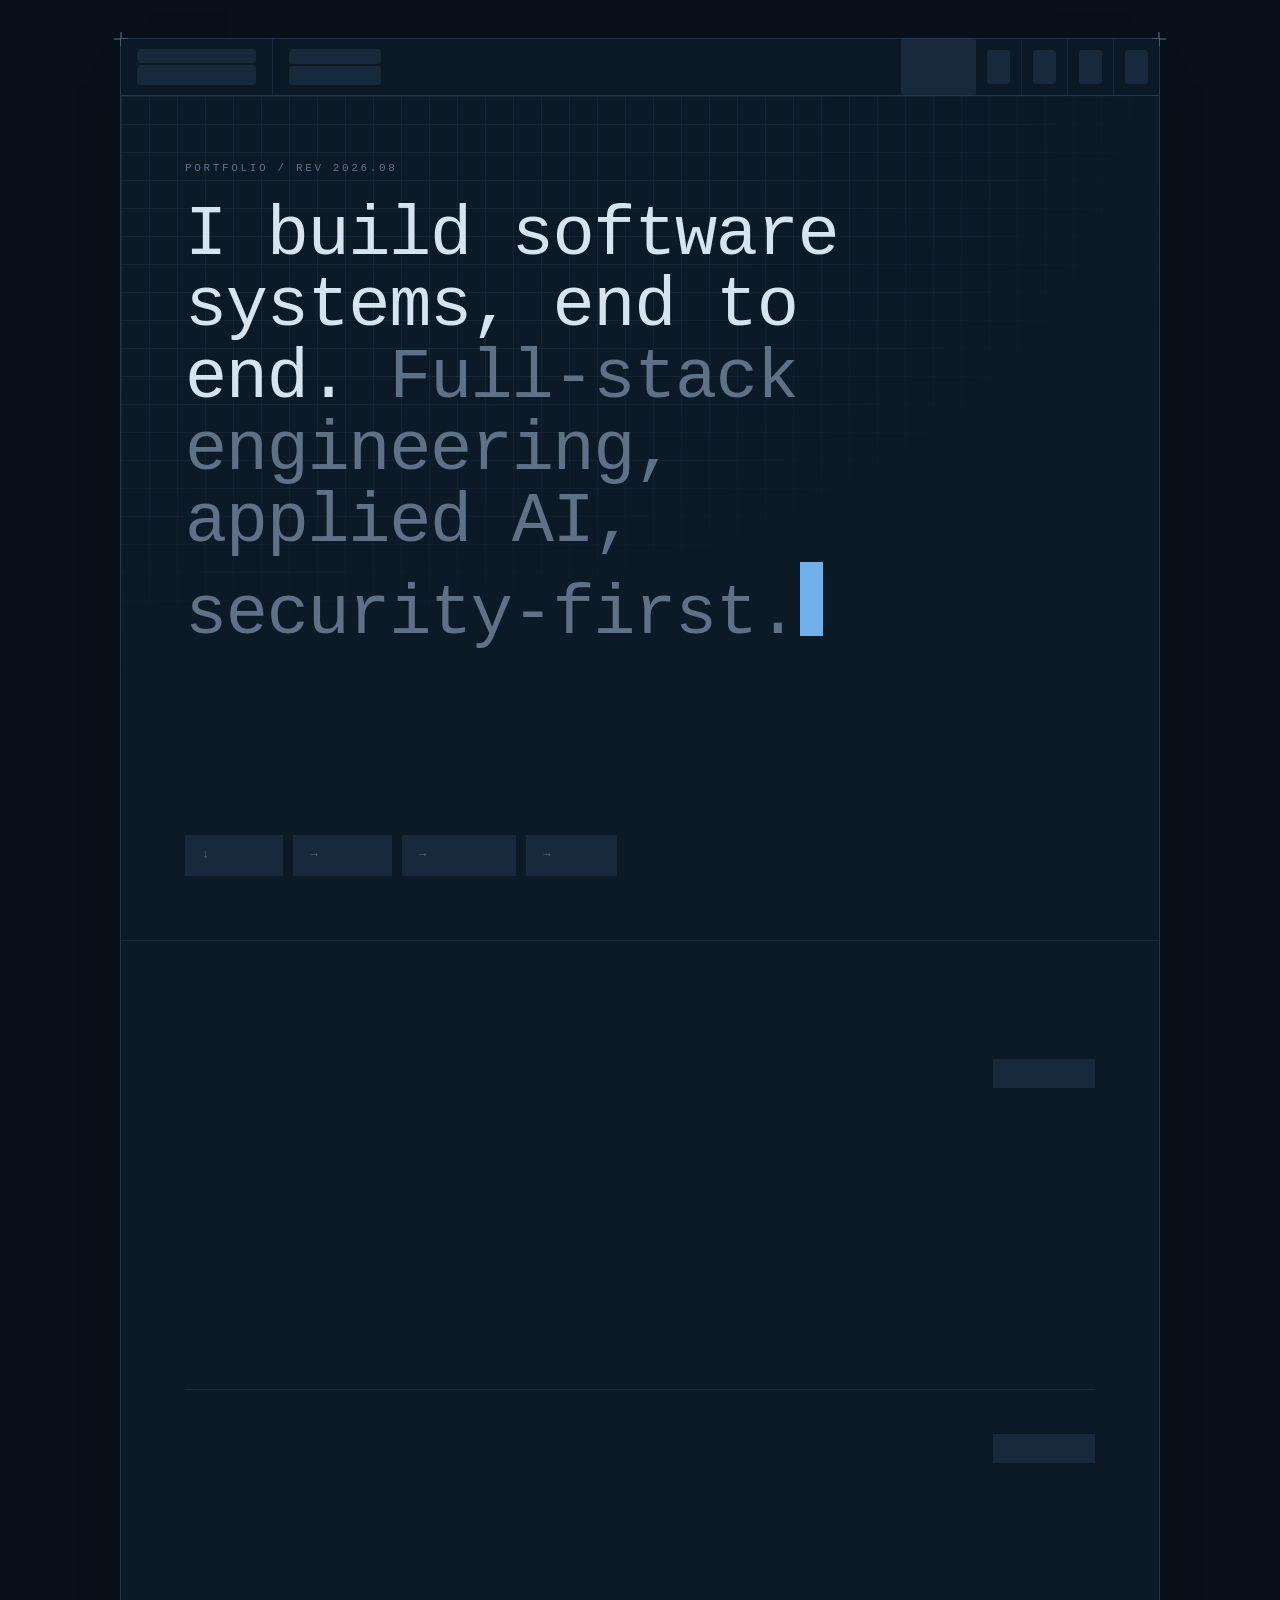
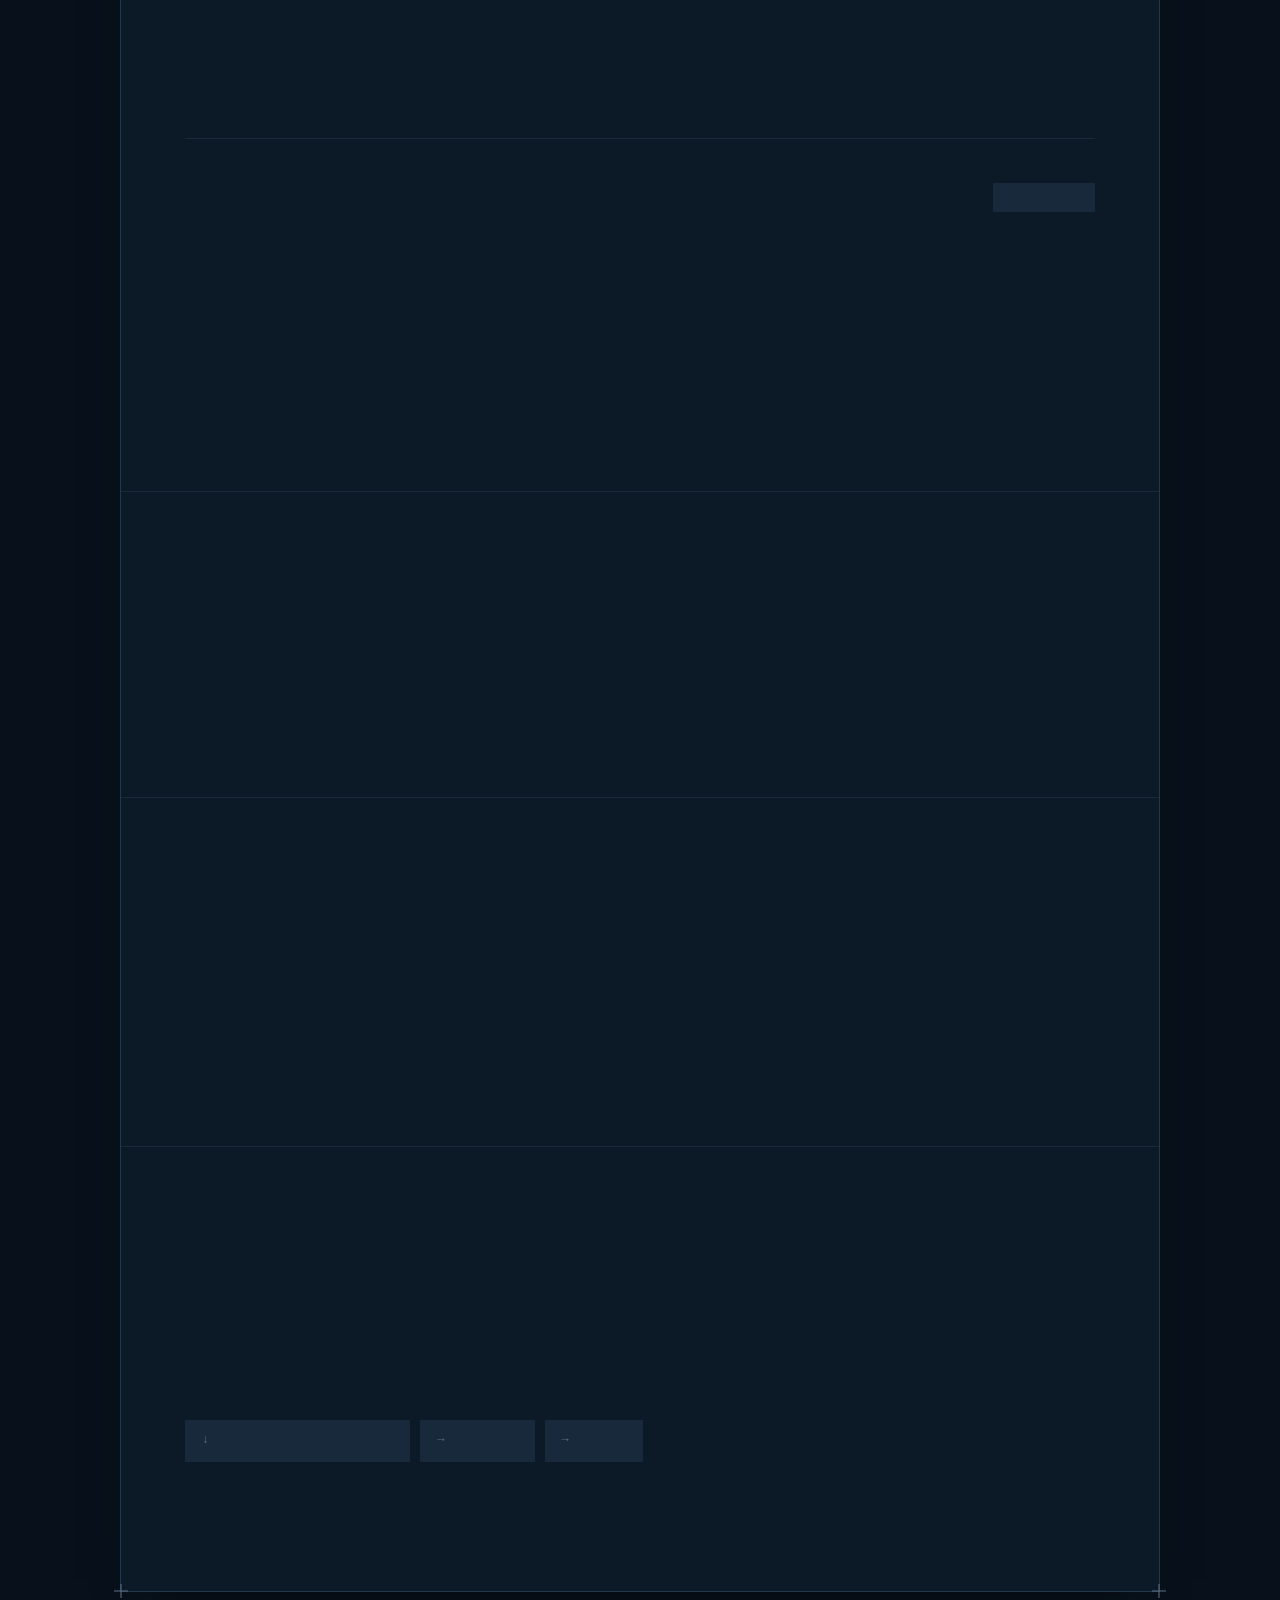
==== commit fcb33dc2: "Fixed theme toggle bug on load up" ====
--- a/index.html
+++ b/index.html
@@ -1,5 +1,6 @@
 <!DOCTYPE html>
-<html lang="en">
+<!-- data-theme="dark" is the default; js/preload.js swaps it if the visitor saved a choice -->
+<html lang="en" data-theme="dark">
 <head>
 <meta charset="utf-8">
 <meta name="viewport" content="width=device-width, initial-scale=1">
--- a/css/styles.css
+++ b/css/styles.css
@@ -40,9 +40,13 @@
   --cursor-shadow: rgba(21,33,44,0.55);
   --grid:      rgba(47,102,153,0.07);
   --shadow:    0 1px 0 rgba(21,33,44,0.04), 0 18px 40px -28px rgba(21,33,44,0.35);
-}
+  color-scheme: light;
+}
+/* Fallback only. The markup ships data-theme="dark" on <html>, so the
+   attribute blocks below normally decide the theme. */
 @media (prefers-color-scheme: dark) {
   :root {
+    color-scheme: dark;
     --bg:        #08111B;
     --sheet:     #0C1926;
     --ink:       #D7E4F0;
@@ -60,11 +64,13 @@
 }
 /* explicit toggle overrides win in both directions */
 :root[data-theme="light"] {
+  color-scheme: light;
   --bg:#EEF2F6; --sheet:#F9FBFD; --ink:#15212C; --ink-soft:#566675; --ink-faint:#8695A3;
   --line:#C4D0DC; --line-soft:#DBE3EB; --accent:#2F6699; --accent-ink:#2F6699; --on-accent:#ffffff; --cursor-shadow:rgba(21,33,44,0.55);
   --grid:rgba(47,102,153,0.07); --shadow:0 1px 0 rgba(21,33,44,0.04), 0 18px 40px -28px rgba(21,33,44,0.35);
 }
 :root[data-theme="dark"] {
+  color-scheme: dark;
   --bg:#08111B; --sheet:#0C1926; --ink:#D7E4F0; --ink-soft:#8AA0B4; --ink-faint:#5E7186;
   --line:#21384C; --line-soft:#17293A; --accent:#6FB0E8; --accent-ink:#8FC4F2; --on-accent:#08111B; --cursor-shadow:rgba(215,228,240,0.5);
   --grid:rgba(111,176,232,0.08); --shadow:0 18px 50px -30px rgba(0,0,0,0.85);
@@ -137,14 +143,20 @@
 }
 .tb-icon:hover { color: var(--accent-ink); background: color-mix(in srgb, var(--accent) 9%, transparent); }
 .tb-icon:focus-visible { outline: 2px solid var(--accent); outline-offset: -2px; }
-.tb-icon svg { width: 17px; height: 17px; display: block; }
+/* no `display` here: .tb-icon is a flex container, so its children are
+   blockified anyway, and a `display` on this selector (0,1,1) would outrank
+   the .ico-* swap rules below and leak both icons at once. */
+.tb-icon svg { width: 17px; height: 17px; }
 .tb-toggle { border-left-width: 1px; }
 
-/* icon swap: show the mode you can switch TO */
-.ico-sun { display: none; } .ico-moon { display: block; }
-@media (prefers-color-scheme: dark) { .ico-sun { display: block; } .ico-moon { display: none; } }
-:root[data-theme="dark"] .ico-sun { display: block; } :root[data-theme="dark"] .ico-moon { display: none; }
-:root[data-theme="light"] .ico-sun { display: none; } :root[data-theme="light"] .ico-moon { display: block; }
+/* Icon swap: show the mode you can switch TO.
+   Scoped under .tb-icon so these stay above `.tb-icon svg` in specificity.
+   Default is dark (see data-theme on <html>), so the sun shows by default. */
+.tb-icon .ico-sun,
+.tb-icon .ico-moon { display: none; }
+.tb-icon .ico-sun { display: block; }
+:root[data-theme="light"] .tb-icon .ico-sun { display: none; }
+:root[data-theme="light"] .tb-icon .ico-moon { display: block; }
 
 @media (max-width: 600px) { .tb-disc, .tb-actions-k { display: none; } .tb-icon { width: 44px; } }
 
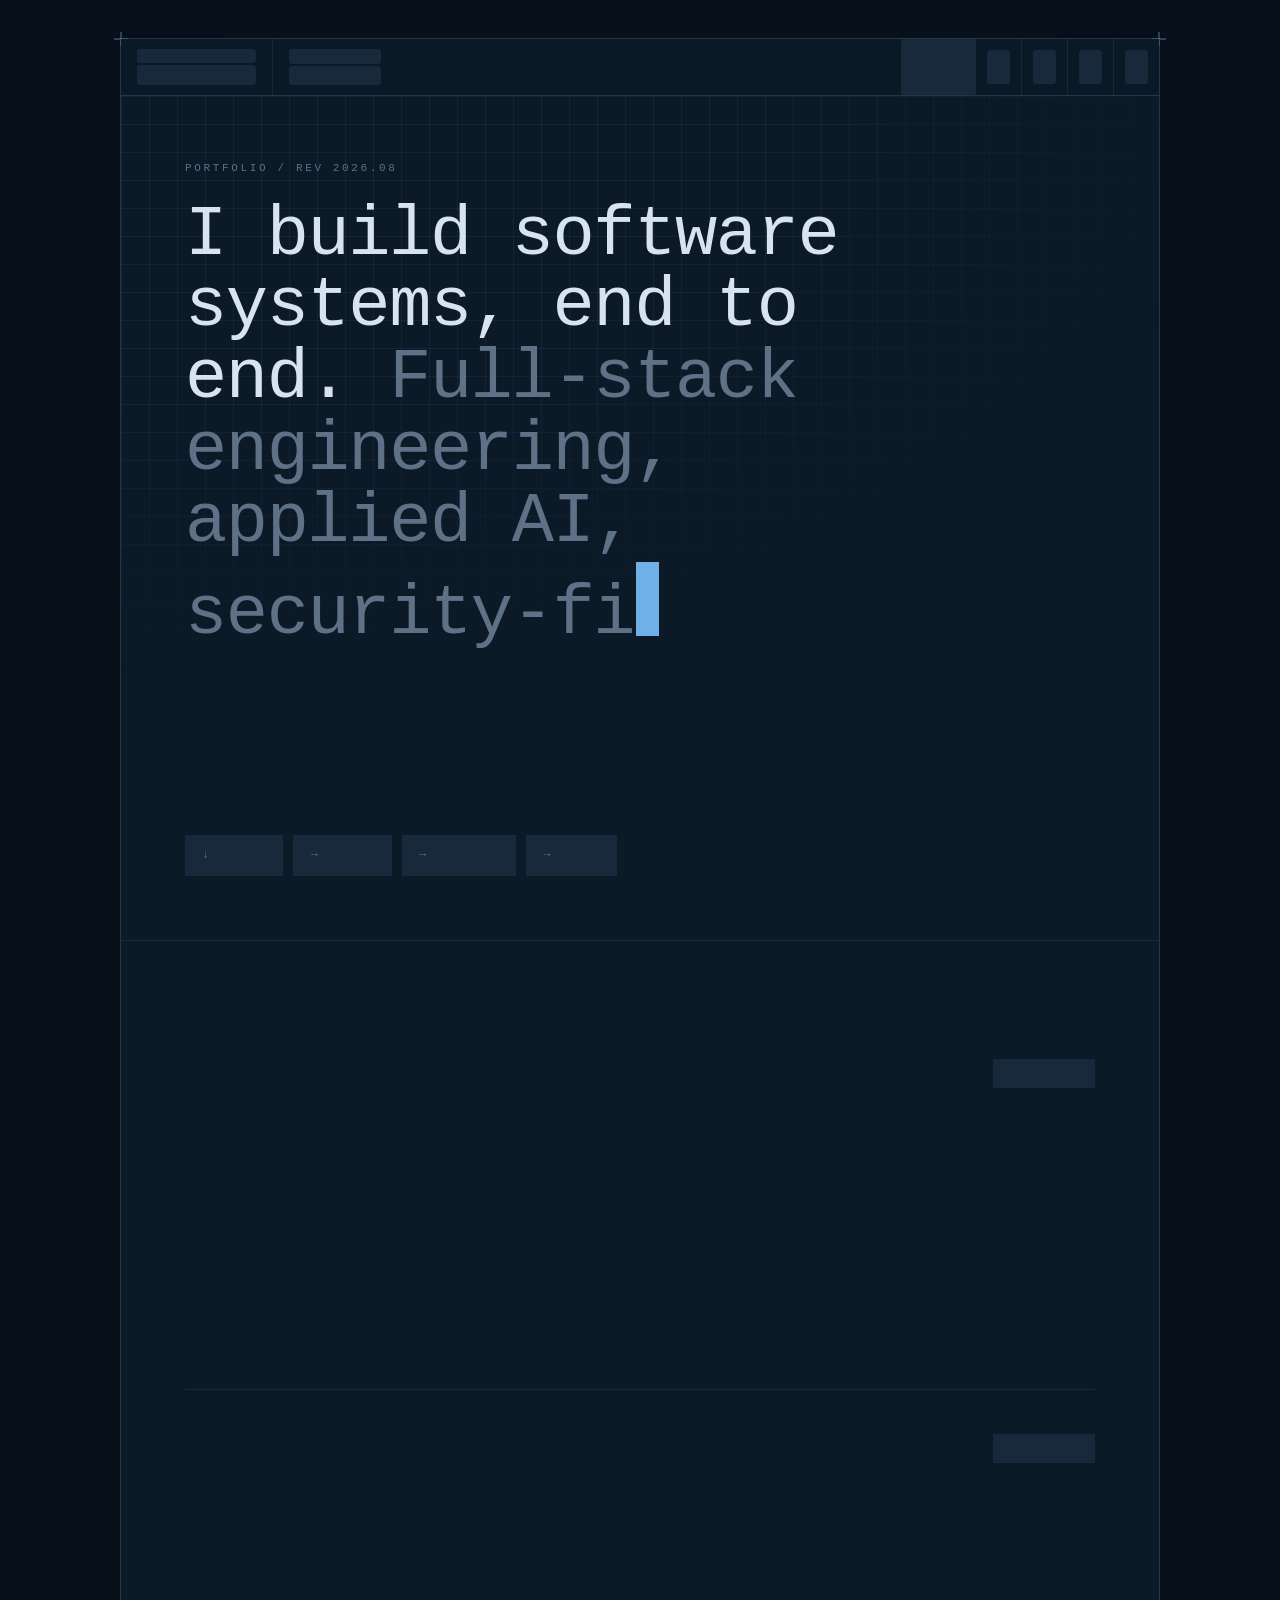
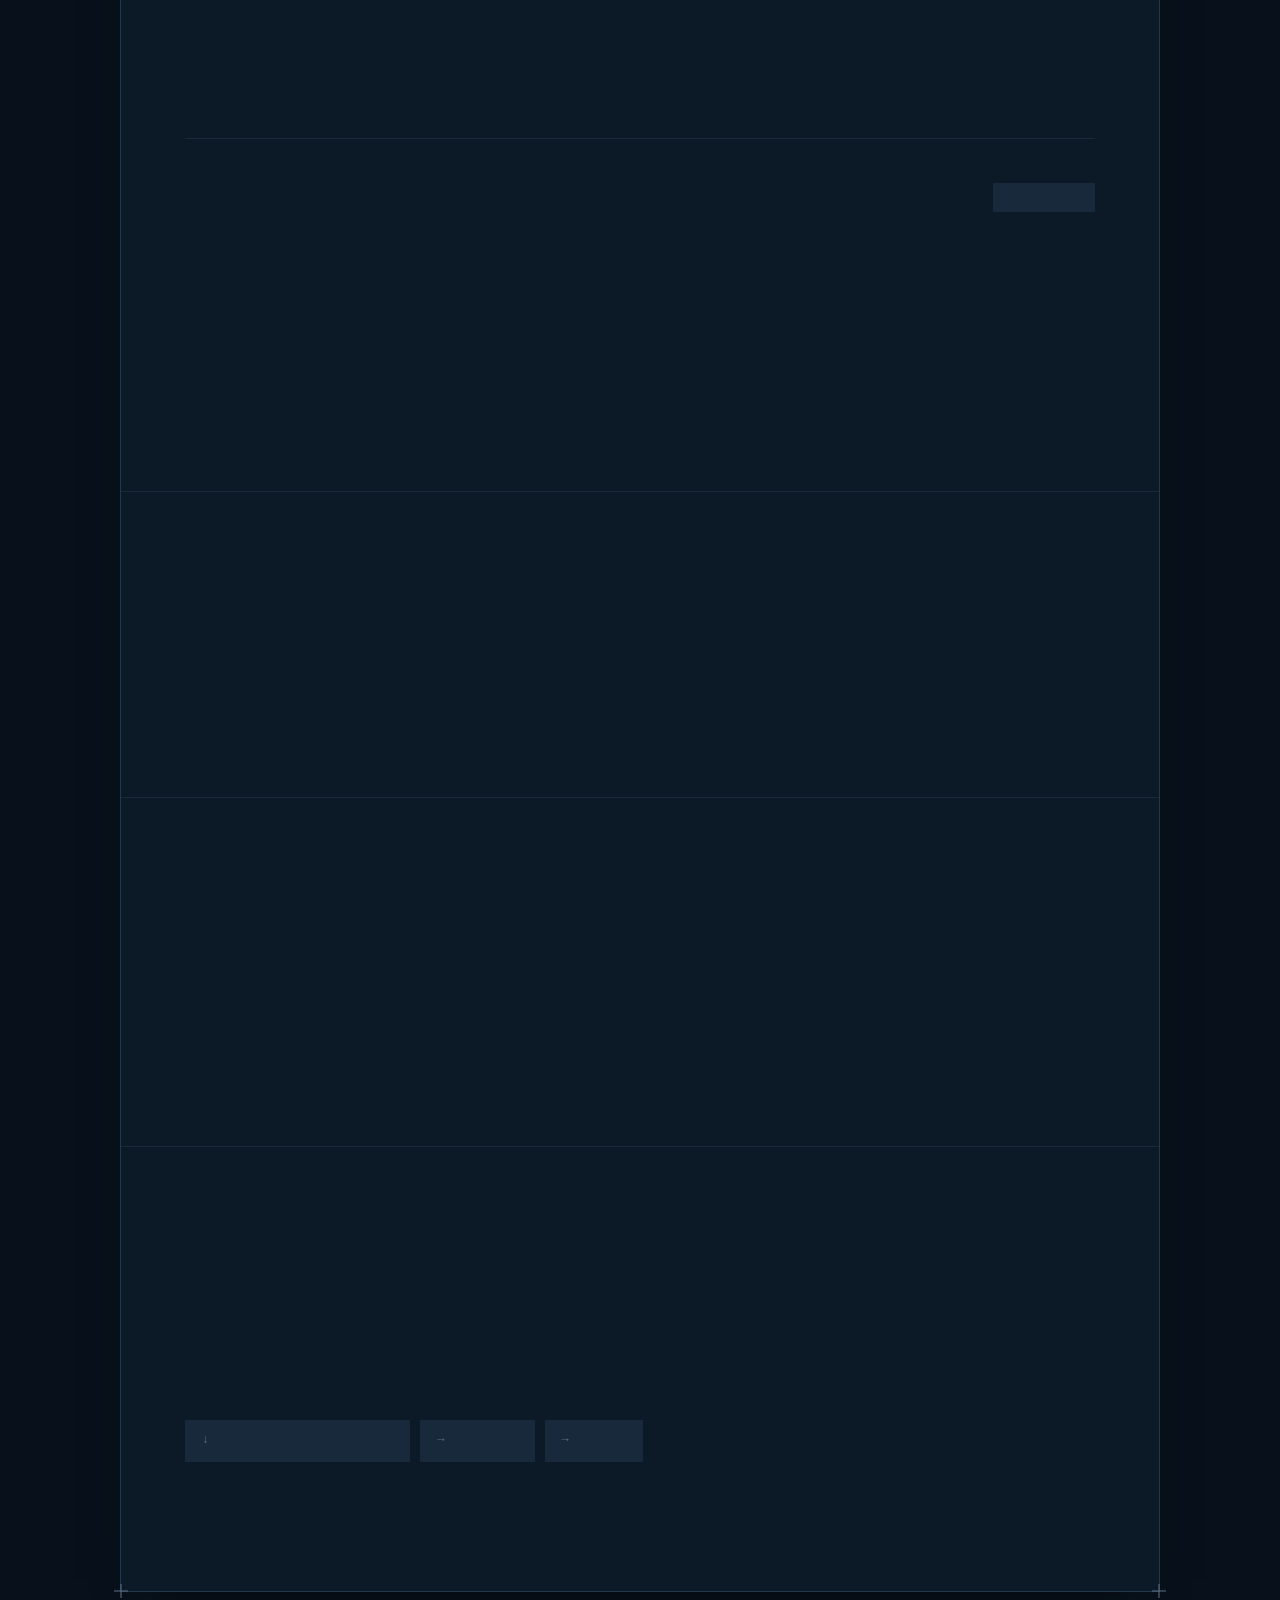
==== commit b874bac2: "Add Inventory Assist showcase and wire it to the preview modal - Add projects/inventory-assist/ show" ====
--- a/index.html
+++ b/index.html
@@ -131,10 +131,10 @@
       <article class="plate">
         <div class="plate-head">
           <span class="plate-id">Plate 03</span>
-          <h3>Inventory Assist</h3>
+          <h3>Inventory Assist <span class="ver">v1</span></h3>
           <div class="plate-actions">
             <span class="plate-role">Full-stack</span>
-            <button class="preview-btn" type="button" data-type="empty" data-title="Inventory Assist" data-source="https://github.com/gefferyaddai/inventory-assit" data-note="Inventory Assist is a full-stack app that runs locally against a MySQL database, so there is no hosted demo.">
+            <button class="preview-btn" type="button" data-type="embed" data-title="Inventory Assist" data-url="projects/inventory-assist/">
               <svg viewBox="0 0 24 24" fill="none" stroke="currentColor" stroke-width="1.8" stroke-linecap="round" stroke-linejoin="round"><rect x="3" y="4" width="18" height="13" rx="1"/><path d="M8 20h8M12 17v3"/></svg>
               <span class="preview-label">Preview</span>
             </button>
@@ -143,7 +143,7 @@
         <div class="plate-grid">
           <div class="spec">
             <div class="spec-row"><div class="spec-k">Stack</div><div class="spec-v">React · Node · Express</div></div>
-            <div class="spec-row"><div class="spec-k">Data</div><div class="spec-v">MySQL · JWT</div></div>
+            <div class="spec-row"><div class="spec-k">Data</div><div class="spec-v">MySQL · JWT · Stripe</div></div>
             <div class="spec-row"><div class="spec-k">Scope</div><div class="spec-v"><span class="status">Dual-role platform</span></div></div>
           </div>
           <div class="facets">
--- a/css/styles.css
+++ b/css/styles.css
@@ -229,6 +229,14 @@
 .plate-head { display: flex; align-items: center; gap: 14px; flex-wrap: wrap; margin-bottom: 6px; }
 .plate-id { font-family: var(--mono); font-size: 12px; letter-spacing: 0.14em; color: var(--accent-ink); }
 .plate h3 { font-family: var(--mono); font-weight: 600; font-size: clamp(1.35rem, 3vw, 1.9rem); letter-spacing: -0.01em; margin: 0; }
+/* version tag on a plate title — reads as a revision stamp, not part of the name */
+.plate h3 .ver {
+  display: inline-block; vertical-align: middle; transform: translateY(-2px);
+  margin-left: 6px; padding: 2px 7px;
+  border: 1px solid var(--line); border-radius: 2px;
+  font-size: 0.44em; font-weight: 500; letter-spacing: 0.14em; text-transform: uppercase;
+  color: var(--accent-ink);
+}
 .plate-actions { margin-left: auto; display: flex; align-items: center; gap: 12px; flex-wrap: wrap; }
 .plate-role { font-family: var(--mono); font-size: 11px; letter-spacing: 0.1em; text-transform: uppercase; color: var(--ink-faint); }
 .preview-btn {
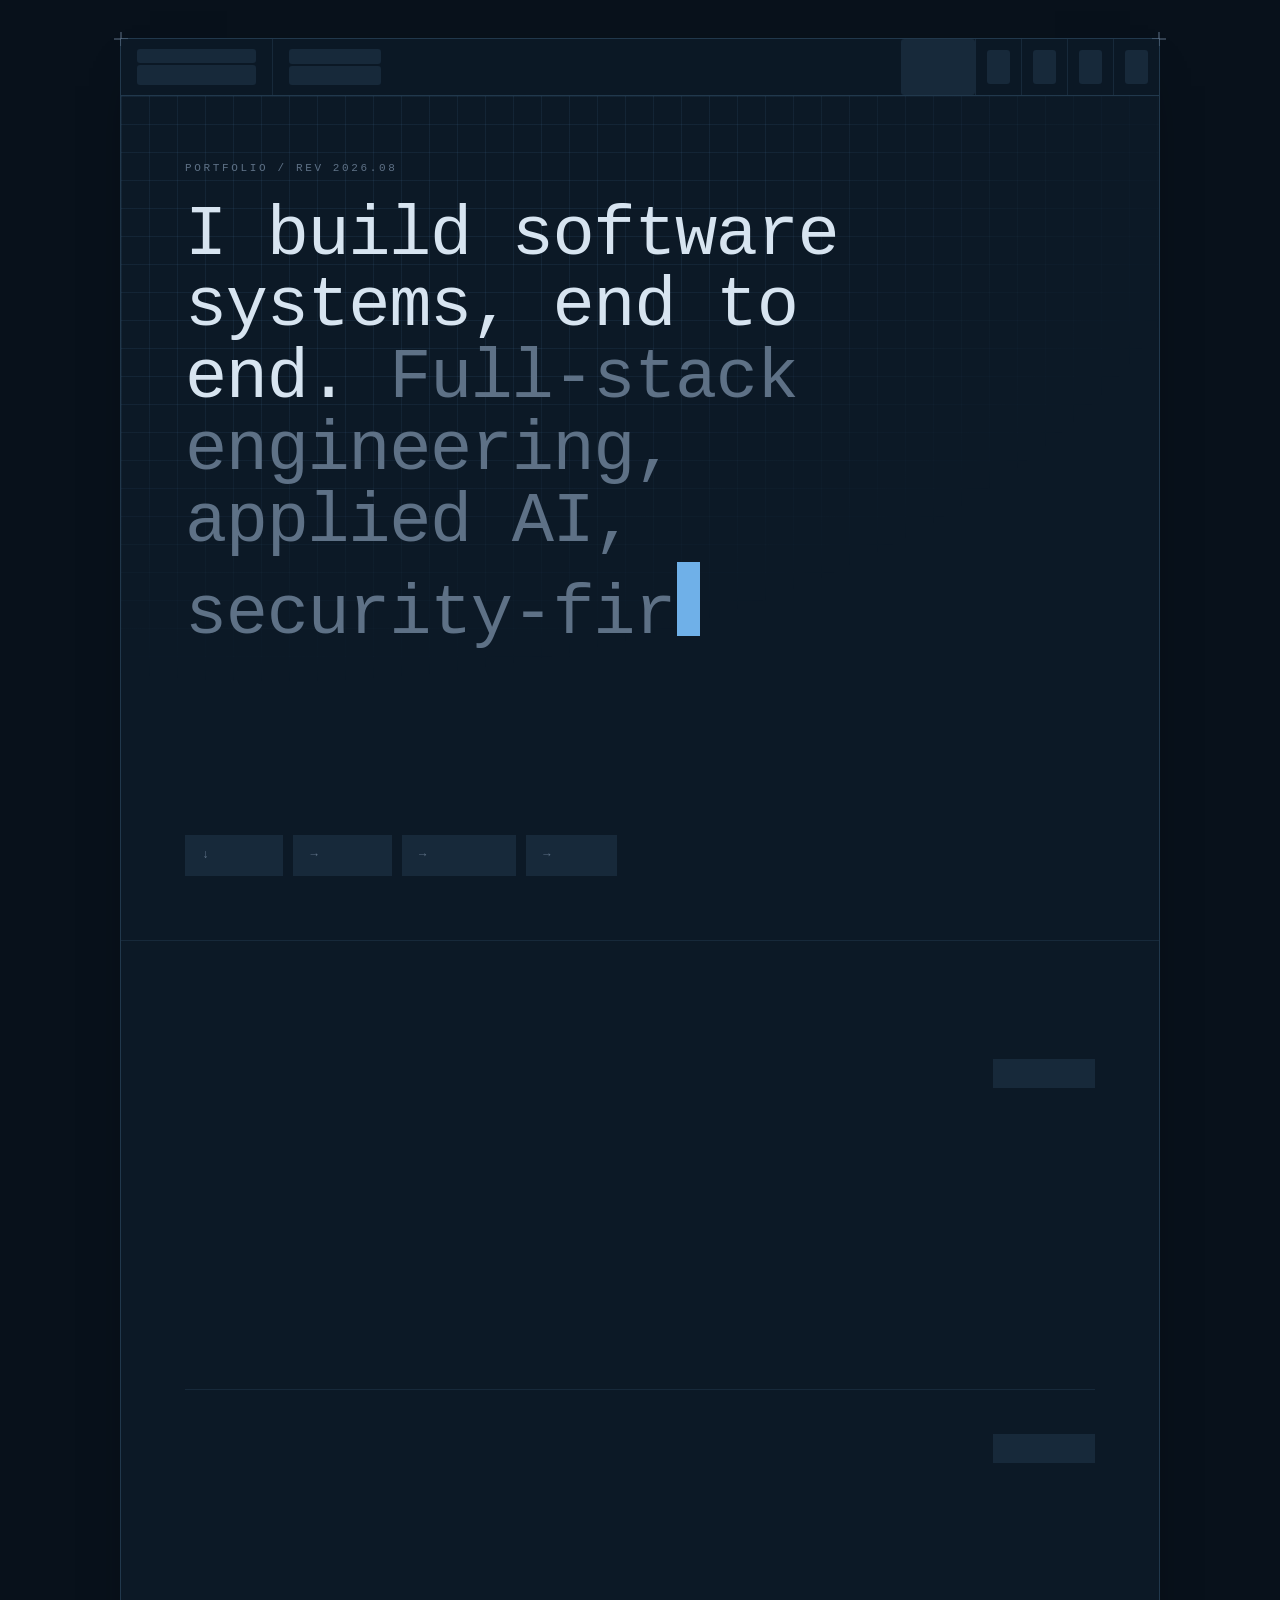
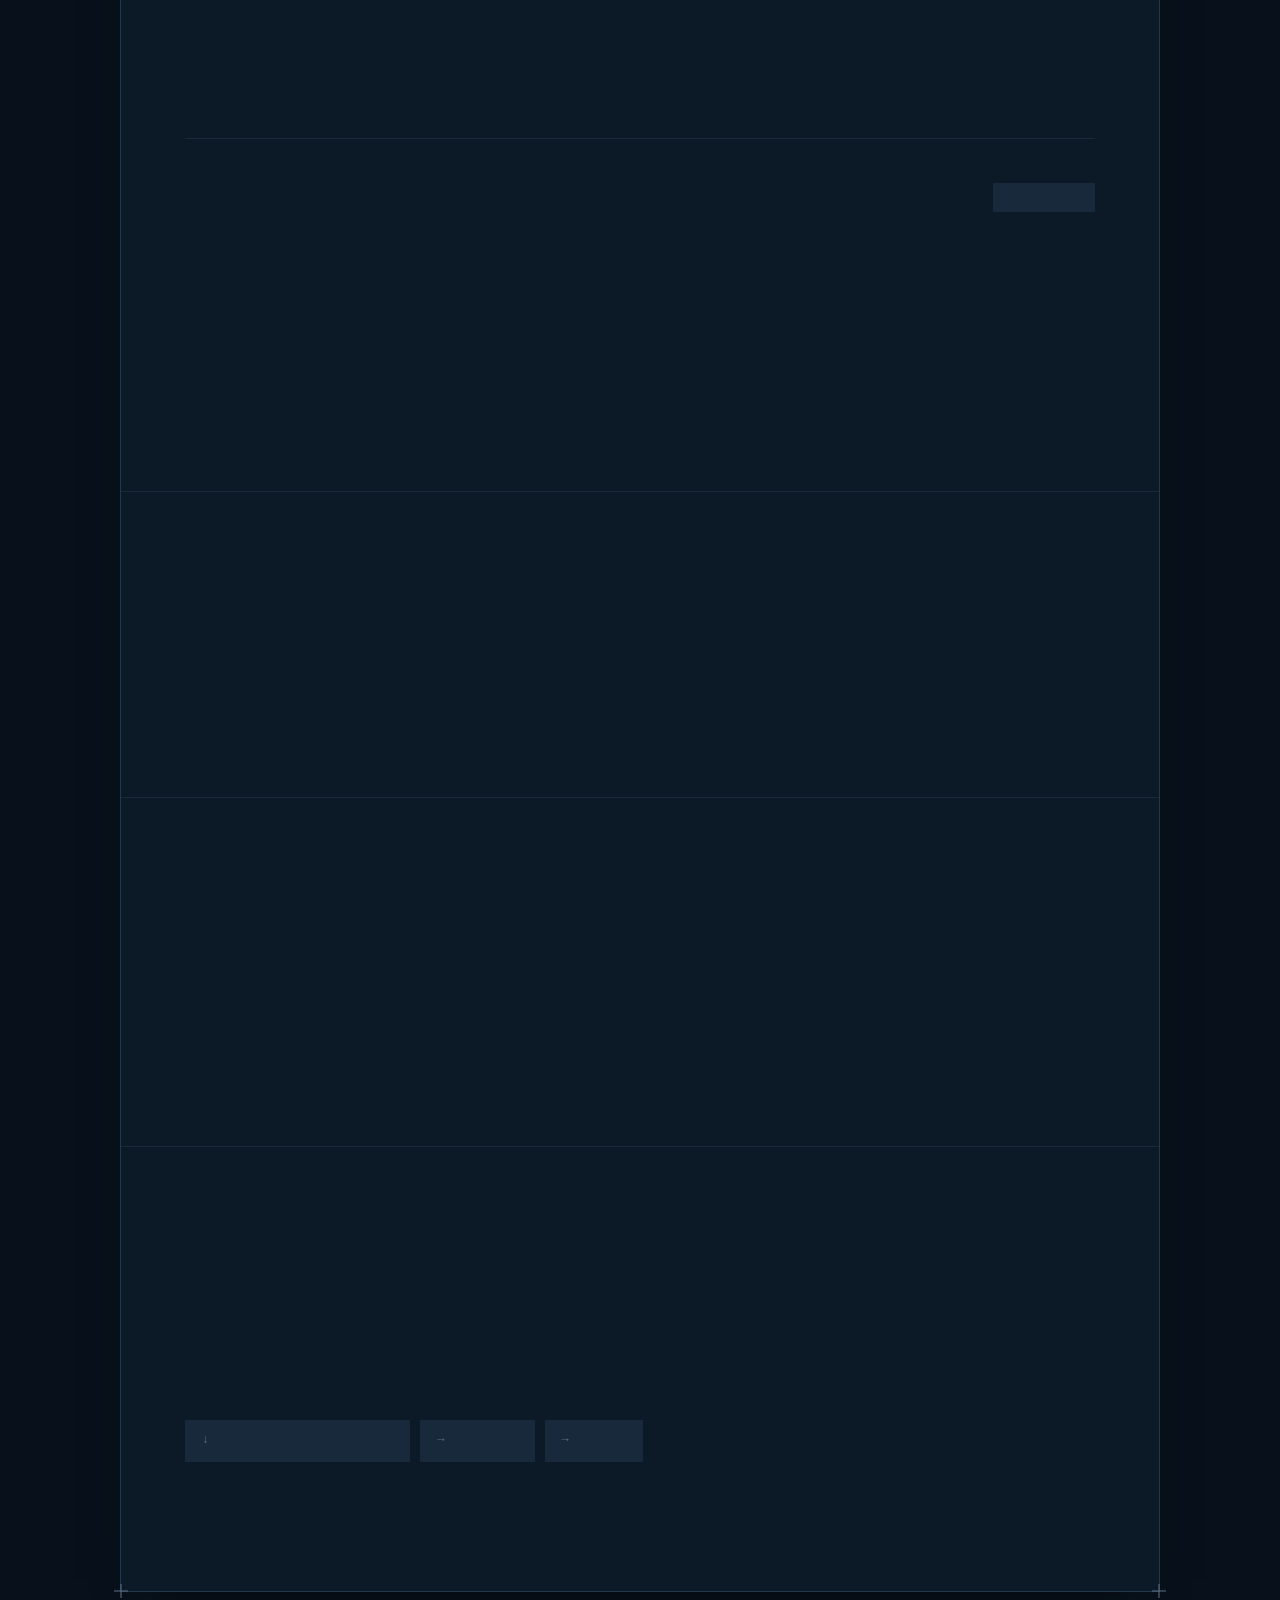
==== commit f291bfc6: "Add BMATS showcase and wire both project previews" ====
--- a/index.html
+++ b/index.html
@@ -107,7 +107,7 @@
           <h3>BMATS</h3>
           <div class="plate-actions">
             <span class="plate-role">Applied AI · NLP</span>
-            <button class="preview-btn" type="button" data-type="empty" data-title="BMATS" data-source="https://github.com/noahnghg/BMATS" data-devpost="https://devpost.com/software/hright" data-note="BMATS runs locally against a Python and FastAPI backend, so there is no hosted demo.">
+            <button class="preview-btn" type="button" data-type="embed" data-title="BMATS" data-url="projects/bmats/">
               <svg viewBox="0 0 24 24" fill="none" stroke="currentColor" stroke-width="1.8" stroke-linecap="round" stroke-linejoin="round"><rect x="3" y="4" width="18" height="13" rx="1"/><path d="M8 20h8M12 17v3"/></svg>
               <span class="preview-label">Preview</span>
             </button>
